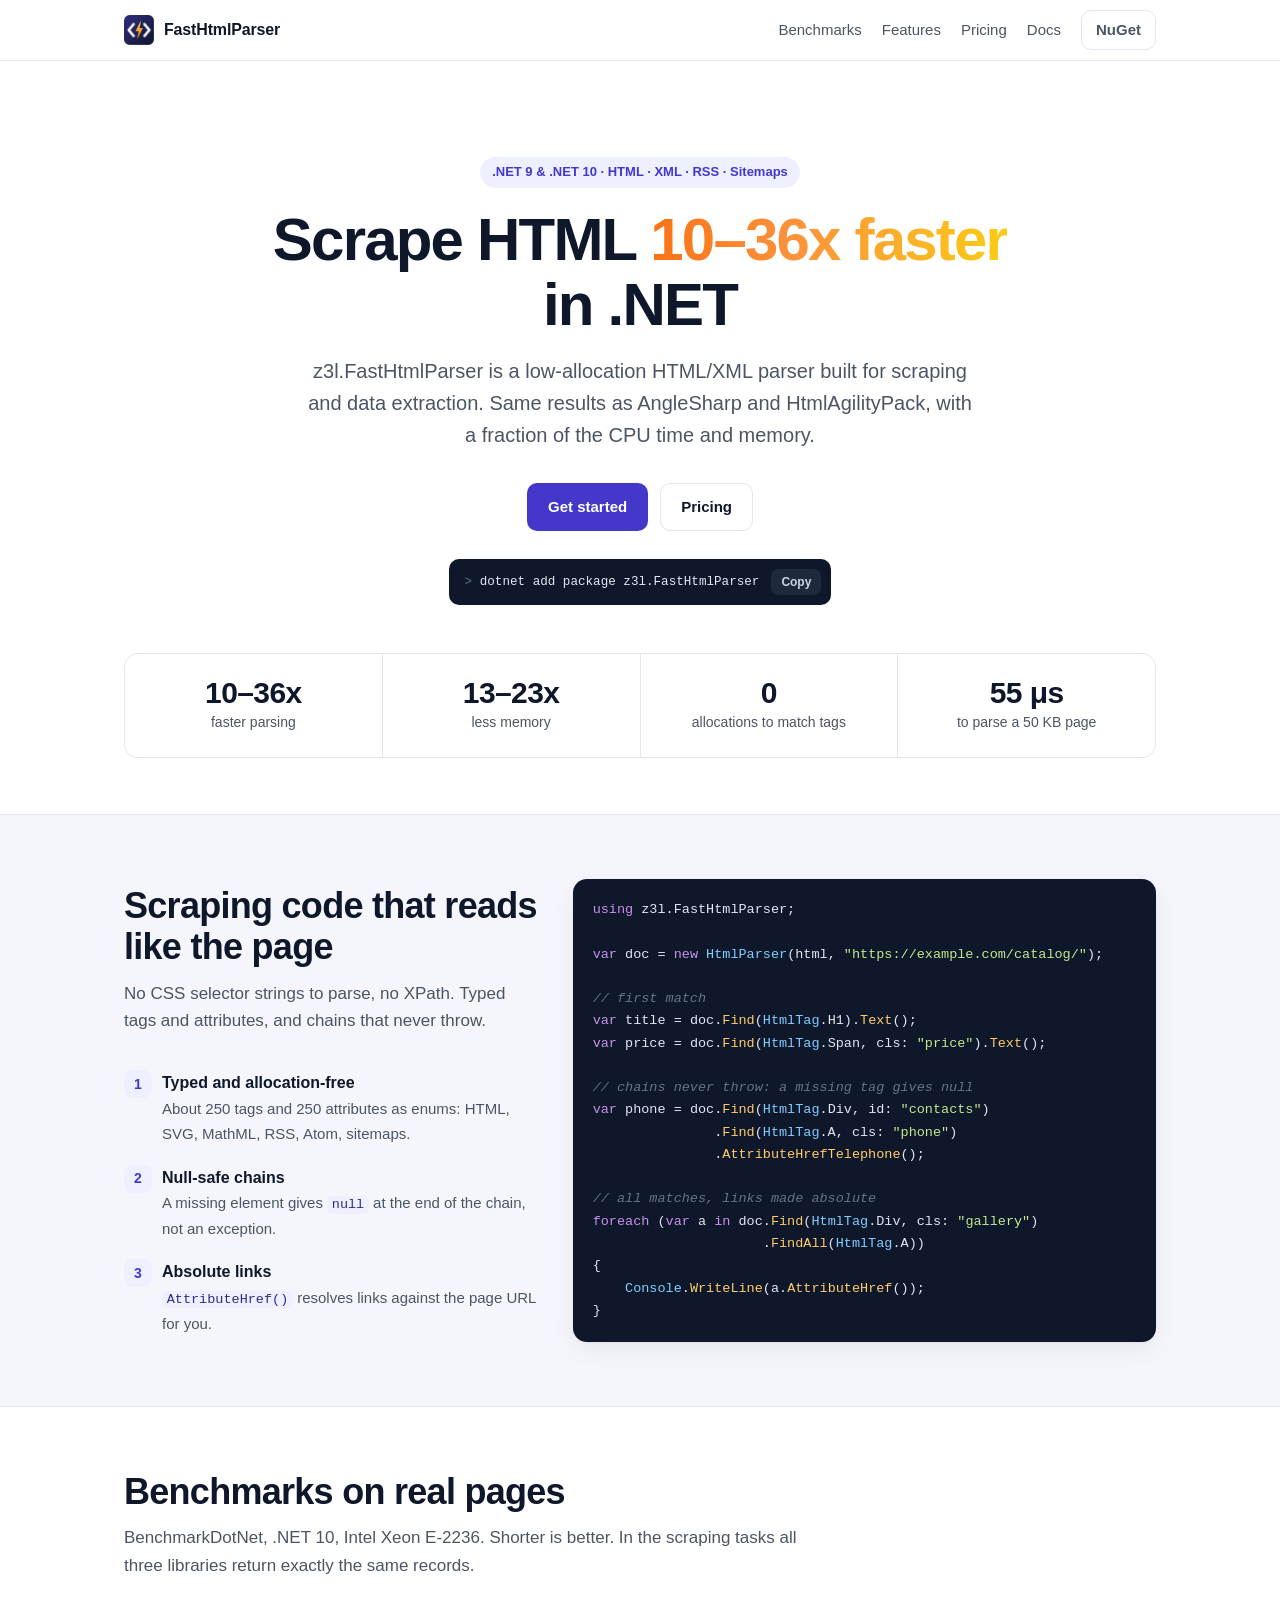
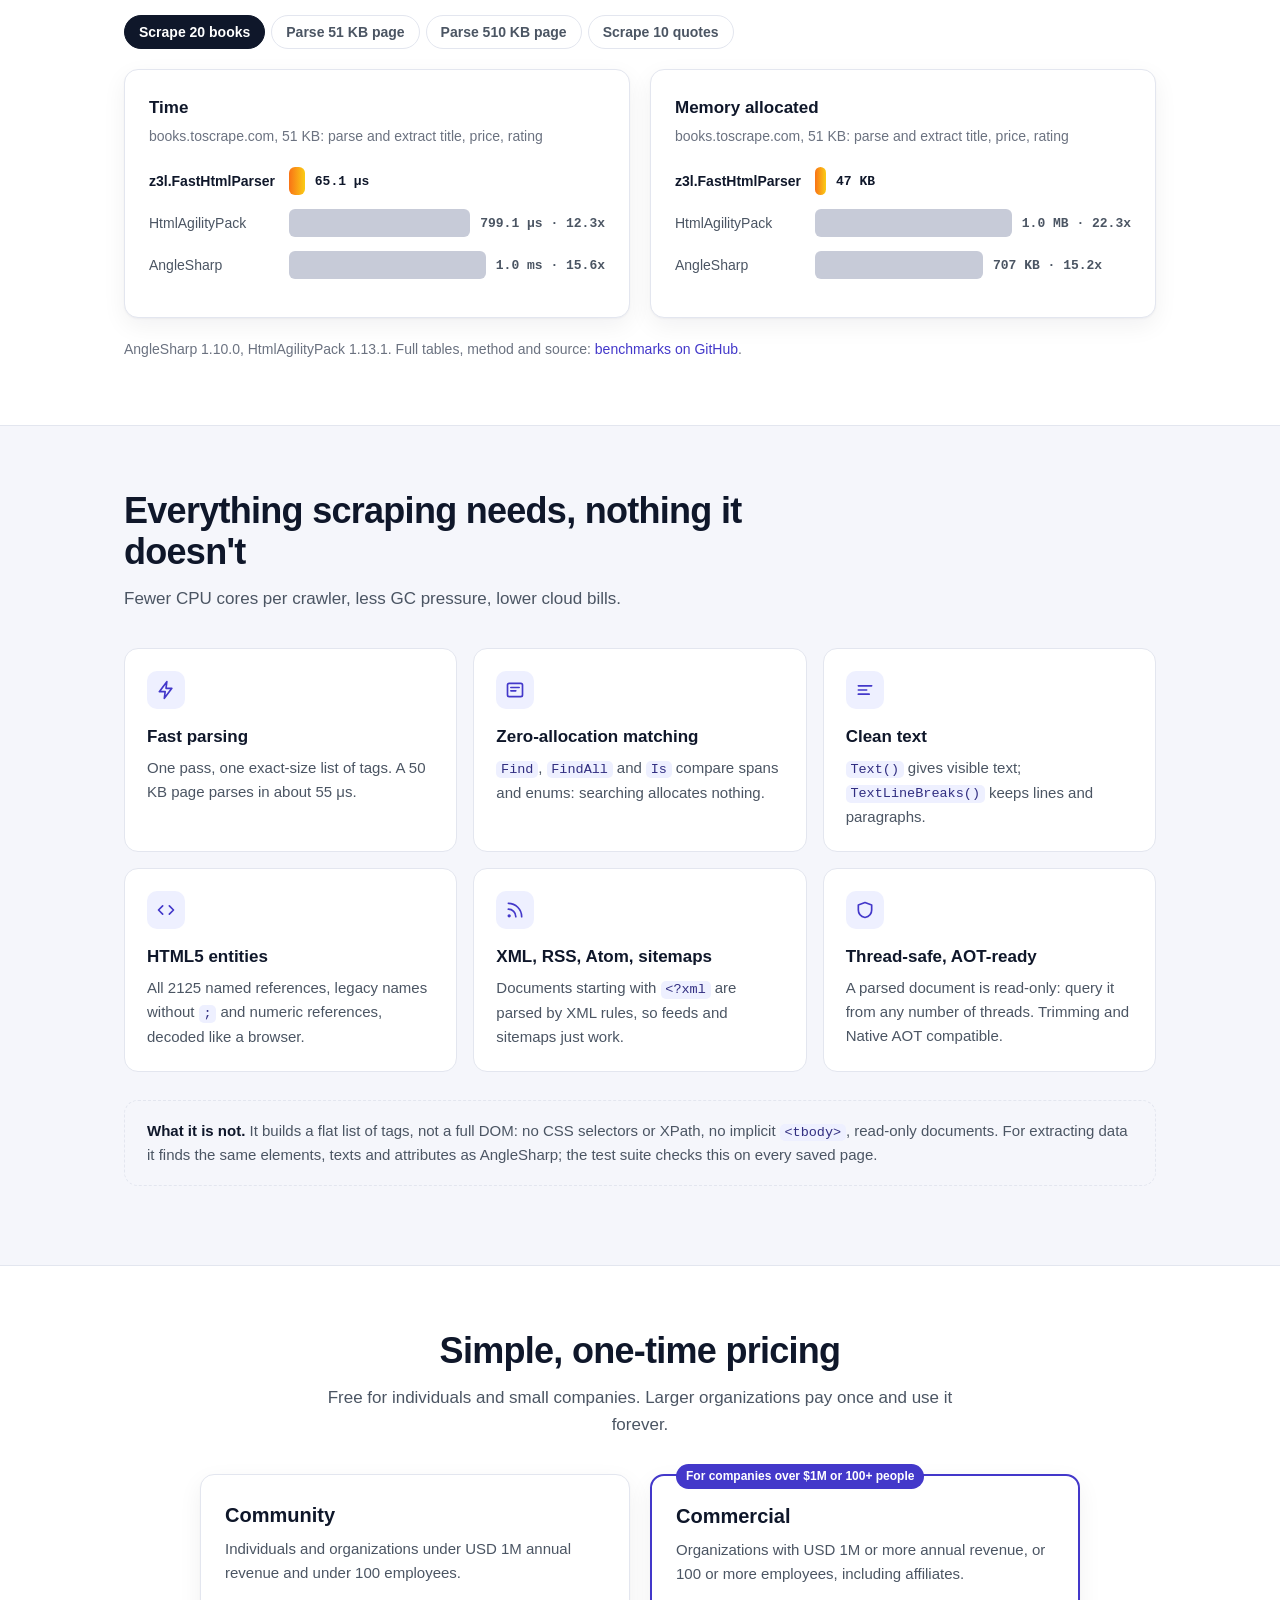
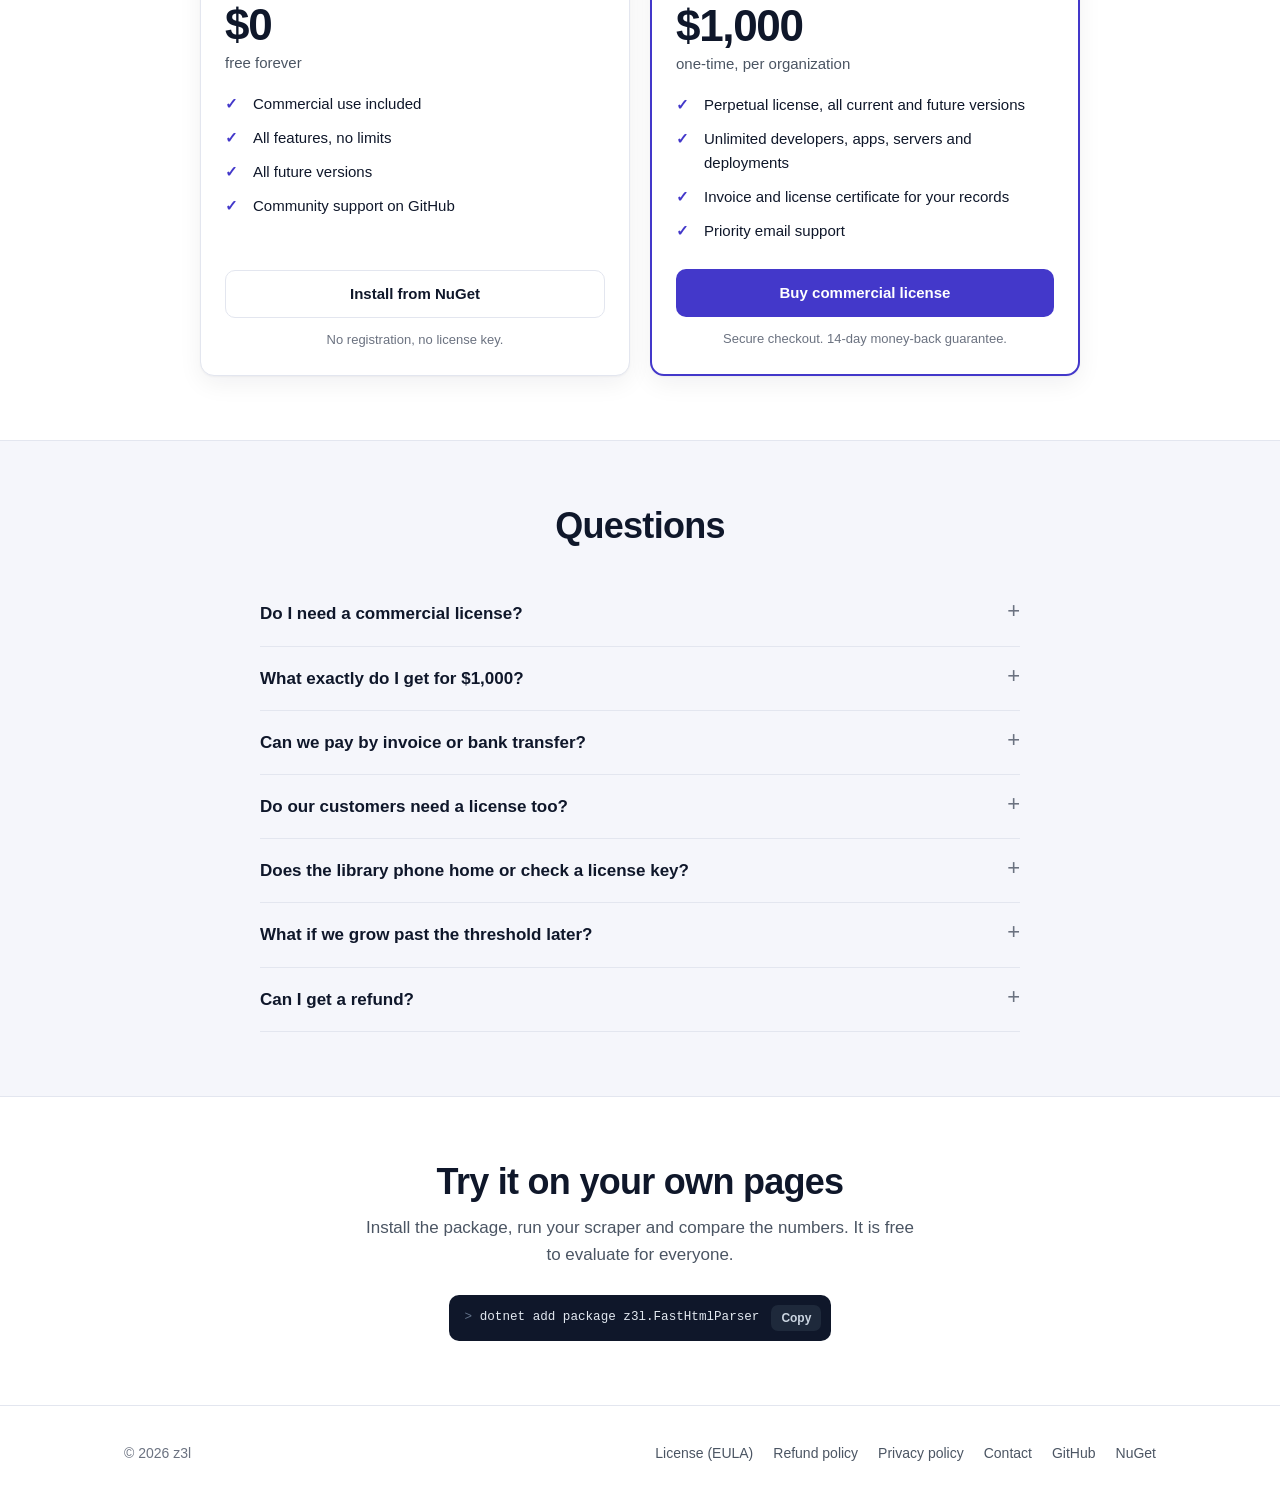
==== docs/index.html @ deb91402 "Add landing site with pricing and legal pages GitHub Pages site in docs/: benchmarks, pricing, FAQ, " ====
<!doctype html>
<html lang="en">
<head>
  <meta charset="utf-8">
  <meta name="viewport" content="width=device-width, initial-scale=1">
  <title>z3l.FastHtmlParser: fast HTML parser for .NET</title>
  <meta name="description" content="Fast, low-allocation HTML/XML parser for web scraping on .NET 9 and 10. 10–36x faster and 13–23x less memory than AngleSharp and HtmlAgilityPack.">
  <meta property="og:title" content="z3l.FastHtmlParser: fast HTML parser for .NET">
  <meta property="og:description" content="Parse and scrape HTML 10–36x faster than AngleSharp and HtmlAgilityPack, with 13–23x less memory.">
  <meta property="og:image" content="icon.png">
  <link rel="icon" href="icon.png" type="image/png">
  <link rel="stylesheet" href="style.css">
</head>
<body>

<header class="site-header">
  <div class="wrap">
    <a class="logo" href="./"><img src="icon.png" alt=""><span>FastHtmlParser</span></a>
    <nav class="nav">
      <a class="hide-sm" href="#benchmarks">Benchmarks</a>
      <a class="hide-sm" href="#features">Features</a>
      <a href="#pricing">Pricing</a>
      <a class="hide-sm" href="https://github.com/romanti3172/z3l.FastHtmlParser#readme">Docs</a>
      <a class="btn btn-ghost btn-sm" href="https://www.nuget.org/packages/z3l.FastHtmlParser">NuGet</a>
    </nav>
  </div>
</header>

<main>
  <div class="wrap hero">
    <div class="eyebrow">.NET 9 &amp; .NET 10 · HTML · XML · RSS · Sitemaps</div>
    <h1>Scrape HTML <span class="hl">10–36x faster</span> in&nbsp;.NET</h1>
    <p class="lead">z3l.FastHtmlParser is a low-allocation HTML/XML parser built for scraping and data extraction.
      Same results as AngleSharp and HtmlAgilityPack, with a fraction of the CPU time and memory.</p>
    <div class="hero-actions">
      <a class="btn btn-primary" href="https://github.com/romanti3172/z3l.FastHtmlParser#quick-start">Get started</a>
      <a class="btn btn-ghost" href="#pricing">Pricing</a>
    </div>
    <div class="install">
      <code><span class="prompt">&gt; </span>dotnet add package z3l.FastHtmlParser</code>
      <button class="copy" type="button" data-copy="dotnet add package z3l.FastHtmlParser">Copy</button>
    </div>

    <div class="stats">
      <div class="stat"><b>10–36x</b><span>faster parsing</span></div>
      <div class="stat"><b>13–23x</b><span>less memory</span></div>
      <div class="stat"><b>0</b><span>allocations to match tags</span></div>
      <div class="stat"><b>55 μs</b><span>to parse a 50 KB page</span></div>
    </div>
  </div>

  <section class="soft" id="code">
    <div class="wrap code-grid">
      <div>
        <div class="section-head">
          <h2>Scraping code that reads like the page</h2>
          <p>No CSS selector strings to parse, no XPath. Typed tags and attributes, and chains that never throw.</p>
        </div>
        <ul class="code-points">
          <li><span class="dot">1</span><div><b>Typed and allocation-free</b><span>About 250 tags and 250 attributes as enums: HTML, SVG, MathML, RSS, Atom, sitemaps.</span></div></li>
          <li><span class="dot">2</span><div><b>Null-safe chains</b><span>A missing element gives <code>null</code> at the end of the chain, not an exception.</span></div></li>
          <li><span class="dot">3</span><div><b>Absolute links</b><span><code>AttributeHref()</code> resolves links against the page URL for you.</span></div></li>
        </ul>
      </div>
<pre class="code"><code><span class="k">using</span> z3l.FastHtmlParser;

<span class="k">var</span> doc = <span class="k">new</span> <span class="t">HtmlParser</span>(html, <span class="s">"https://example.com/catalog/"</span>);

<span class="c">// first match</span>
<span class="k">var</span> title = doc.<span class="m">Find</span>(<span class="t">HtmlTag</span>.H1).<span class="m">Text</span>();
<span class="k">var</span> price = doc.<span class="m">Find</span>(<span class="t">HtmlTag</span>.Span, cls: <span class="s">"price"</span>).<span class="m">Text</span>();

<span class="c">// chains never throw: a missing tag gives null</span>
<span class="k">var</span> phone = doc.<span class="m">Find</span>(<span class="t">HtmlTag</span>.Div, id: <span class="s">"contacts"</span>)
               .<span class="m">Find</span>(<span class="t">HtmlTag</span>.A, cls: <span class="s">"phone"</span>)
               .<span class="m">AttributeHrefTelephone</span>();

<span class="c">// all matches, links made absolute</span>
<span class="k">foreach</span> (<span class="k">var</span> a <span class="k">in</span> doc.<span class="m">Find</span>(<span class="t">HtmlTag</span>.Div, cls: <span class="s">"gallery"</span>)
                     .<span class="m">FindAll</span>(<span class="t">HtmlTag</span>.A))
{
    <span class="t">Console</span>.<span class="m">WriteLine</span>(a.<span class="m">AttributeHref</span>());
}</code></pre>
    </div>
  </section>

  <section id="benchmarks">
    <div class="wrap">
      <div class="section-head">
        <h2>Benchmarks on real pages</h2>
        <p>BenchmarkDotNet, .NET 10, Intel Xeon E-2236. Shorter is better. In the scraping tasks all three libraries return exactly the same records.</p>
      </div>
      <div class="bench-tabs" role="tablist" id="bench-tabs"></div>
      <div class="bench-grid">
        <div class="card">
          <h3>Time</h3>
          <p class="sub" id="bench-time-sub"></p>
          <div id="bench-time"></div>
        </div>
        <div class="card">
          <h3>Memory allocated</h3>
          <p class="sub" id="bench-mem-sub"></p>
          <div id="bench-mem"></div>
        </div>
      </div>
      <p class="bench-note">AngleSharp 1.10.0, HtmlAgilityPack 1.13.1. Full tables, method and source:
        <a href="https://github.com/romanti3172/z3l.FastHtmlParser/tree/main/benchmarks">benchmarks on GitHub</a>.</p>
    </div>
  </section>

  <section class="soft" id="features">
    <div class="wrap">
      <div class="section-head">
        <h2>Everything scraping needs, nothing it doesn't</h2>
        <p>Fewer CPU cores per crawler, less GC pressure, lower cloud bills.</p>
      </div>
      <div class="features">
        <div class="feature">
          <div class="ico"><svg viewBox="0 0 24 24" fill="none" stroke="currentColor" stroke-width="2" stroke-linecap="round" stroke-linejoin="round"><path d="M13 2 4 14h7l-1 8 9-12h-7z"/></svg></div>
          <h3>Fast parsing</h3>
          <p>One pass, one exact-size list of tags. A 50 KB page parses in about 55 μs.</p>
        </div>
        <div class="feature">
          <div class="ico"><svg viewBox="0 0 24 24" fill="none" stroke="currentColor" stroke-width="2" stroke-linecap="round" stroke-linejoin="round"><rect x="3" y="4" width="18" height="16" rx="2"/><path d="M7 9h10M7 13h6"/></svg></div>
          <h3>Zero-allocation matching</h3>
          <p><code>Find</code>, <code>FindAll</code> and <code>Is</code> compare spans and enums: searching allocates nothing.</p>
        </div>
        <div class="feature">
          <div class="ico"><svg viewBox="0 0 24 24" fill="none" stroke="currentColor" stroke-width="2" stroke-linecap="round" stroke-linejoin="round"><path d="M4 7h16M4 12h10M4 17h13"/></svg></div>
          <h3>Clean text</h3>
          <p><code>Text()</code> gives visible text; <code>TextLineBreaks()</code> keeps lines and paragraphs.</p>
        </div>
        <div class="feature">
          <div class="ico"><svg viewBox="0 0 24 24" fill="none" stroke="currentColor" stroke-width="2" stroke-linecap="round" stroke-linejoin="round"><path d="M8 7 3 12l5 5M16 7l5 5-5 5"/></svg></div>
          <h3>HTML5 entities</h3>
          <p>All 2125 named references, legacy names without <code>;</code> and numeric references, decoded like a browser.</p>
        </div>
        <div class="feature">
          <div class="ico"><svg viewBox="0 0 24 24" fill="none" stroke="currentColor" stroke-width="2" stroke-linecap="round" stroke-linejoin="round"><path d="M4 11a9 9 0 0 1 9 9M4 4a16 16 0 0 1 16 16"/><circle cx="5" cy="19" r="1"/></svg></div>
          <h3>XML, RSS, Atom, sitemaps</h3>
          <p>Documents starting with <code>&lt;?xml</code> are parsed by XML rules, so feeds and sitemaps just work.</p>
        </div>
        <div class="feature">
          <div class="ico"><svg viewBox="0 0 24 24" fill="none" stroke="currentColor" stroke-width="2" stroke-linecap="round" stroke-linejoin="round"><path d="M12 3 4 6v6c0 5 3.5 8 8 9 4.5-1 8-4 8-9V6z"/></svg></div>
          <h3>Thread-safe, AOT-ready</h3>
          <p>A parsed document is read-only: query it from any number of threads. Trimming and Native AOT compatible.</p>
        </div>
      </div>
      <p class="honest"><b>What it is not.</b> It builds a flat list of tags, not a full DOM: no CSS selectors or XPath,
        no implicit <code>&lt;tbody&gt;</code>, read-only documents. For extracting data it finds the same elements,
        texts and attributes as AngleSharp; the test suite checks this on every saved page.</p>
    </div>
  </section>

  <section id="pricing">
    <div class="wrap">
      <div class="section-head center">
        <h2>Simple, one-time pricing</h2>
        <p>Free for individuals and small companies. Larger organizations pay once and use it forever.</p>
      </div>
      <div class="pricing">
        <div class="card plan">
          <h3>Community</h3>
          <p class="who">Individuals and organizations under USD 1M annual revenue and under 100 employees.</p>
          <div class="price">$0 <small>free forever</small></div>
          <ul>
            <li>Commercial use included</li>
            <li>All features, no limits</li>
            <li>All future versions</li>
            <li>Community support on GitHub</li>
          </ul>
          <a class="btn btn-ghost" href="https://www.nuget.org/packages/z3l.FastHtmlParser">Install from NuGet</a>
          <p class="fine">No registration, no license key.</p>
        </div>
        <div class="card plan featured">
          <span class="badge">For companies over $1M or 100+ people</span>
          <h3>Commercial</h3>
          <p class="who">Organizations with USD 1M or more annual revenue, or 100 or more employees, including affiliates.</p>
          <div class="price">$1,000 <small>one-time, per organization</small></div>
          <ul>
            <li>Perpetual license, all current and future versions</li>
            <li>Unlimited developers, apps, servers and deployments</li>
            <li>Invoice and license certificate for your records</li>
            <li>Priority email support</li>
          </ul>
          <!-- Replace with the Lemon Squeezy checkout URL once the store is approved. -->
          <a class="btn btn-primary" id="buy" href="mailto:romanti3172@gmail.com?subject=z3l.FastHtmlParser%20commercial%20license">Buy commercial license</a>
          <p class="fine">Secure checkout. 14-day money-back guarantee.</p>
        </div>
      </div>
    </div>
  </section>

  <section class="soft" id="faq">
    <div class="wrap">
      <div class="section-head center"><h2>Questions</h2></div>
      <div class="faq">
        <details>
          <summary>Do I need a commercial license?</summary>
          <p>Only if your organization, together with its affiliates, has USD 1,000,000 or more in annual revenue, or 100 or more employees and contractors. Everyone else uses it free, including in commercial products.</p>
        </details>
        <details>
          <summary>What exactly do I get for $1,000?</summary>
          <p>A perpetual license for your whole organization: any number of developers, applications, servers and deployments, all current and future versions, an invoice, a license certificate and priority email support.</p>
        </details>
        <details>
          <summary>Can we pay by invoice or bank transfer?</summary>
          <p>Yes. Card checkout is the fastest; for an invoice, purchase order or vendor onboarding, write to <a href="mailto:romanti3172@gmail.com">romanti3172@gmail.com</a>.</p>
        </details>
        <details>
          <summary>Do our customers need a license too?</summary>
          <p>No. End users of your applications and services never need their own license.</p>
        </details>
        <details>
          <summary>Does the library phone home or check a license key?</summary>
          <p>No. There is no license key, no telemetry and no network access. Licensing is a legal agreement, not a technical lock.</p>
        </details>
        <details>
          <summary>What if we grow past the threshold later?</summary>
          <p>Keep using it and buy the commercial license within 30 days of crossing the threshold.</p>
        </details>
        <details>
          <summary>Can I get a refund?</summary>
          <p>Yes, within 14 days of purchase, no questions asked. See the <a href="refund.html">refund policy</a>.</p>
        </details>
      </div>
    </div>
  </section>

  <section class="cta">
    <div class="wrap">
      <h2>Try it on your own pages</h2>
      <p>Install the package, run your scraper and compare the numbers. It is free to evaluate for everyone.</p>
      <div class="install">
        <code><span class="prompt">&gt; </span>dotnet add package z3l.FastHtmlParser</code>
        <button class="copy" type="button" data-copy="dotnet add package z3l.FastHtmlParser">Copy</button>
      </div>
    </div>
  </section>
</main>

<footer class="site-footer">
  <div class="wrap">
    <span>© 2026 z3l</span>
    <nav>
      <a href="eula.html">License (EULA)</a>
      <a href="refund.html">Refund policy</a>
      <a href="privacy.html">Privacy policy</a>
      <a href="contact.html">Contact</a>
      <a href="https://github.com/romanti3172/z3l.FastHtmlParser">GitHub</a>
      <a href="https://www.nuget.org/packages/z3l.FastHtmlParser">NuGet</a>
    </nav>
  </div>
</footer>

<script>
  // Benchmark results from benchmarks/README.md (time in μs, memory in KB).
  const BENCH = [
    { id: "scrape-books", tab: "Scrape 20 books", desc: "books.toscrape.com, 51 KB: parse and extract title, price, rating",
      rows: [["z3l.FastHtmlParser", 65.1, 46.6], ["HtmlAgilityPack", 799.1, 1038.2], ["AngleSharp", 1016.4, 707.3]] },
    { id: "parse-books", tab: "Parse 51 KB page", desc: "books.toscrape.com, 51 KB",
      rows: [["z3l.FastHtmlParser", 55.0, 39.2], ["HtmlAgilityPack", 618.2, 812.4], ["AngleSharp", 997.2, 663.4]] },
    { id: "parse-large", tab: "Parse 510 KB page", desc: "books.toscrape.com x10, 510 KB",
      rows: [["z3l.FastHtmlParser", 546.1, 391.1], ["AngleSharp", 12273.6, 6277.2], ["HtmlAgilityPack", 19651.9, 8062.5]] },
    { id: "scrape-quotes", tab: "Scrape 10 quotes", desc: "quotes.toscrape.com, 11 KB: parse and extract text, author, tags",
      rows: [["z3l.FastHtmlParser", 21.1, 17.4], ["HtmlAgilityPack", 248.1, 401.1], ["AngleSharp", 271.6, 228.4]] },
  ];

  const fmtTime = us => us >= 1000 ? (us / 1000).toFixed(1) + " ms" : us.toFixed(1) + " μs";
  const fmtMem = kb => kb >= 1000 ? (kb / 1024).toFixed(1) + " MB" : Math.round(kb) + " KB";

  function bars(el, rows, col, fmt) {
    const max = Math.max(...rows.map(r => r[col]));
    const base = rows[0][col];
    el.innerHTML = rows.map((r, i) => {
      const us = i === 0 ? " us" : "";
      const ratio = i === 0 ? "" : ` · ${(r[col] / base).toFixed(1)}x`;
      return `<div class="bar-row"><div class="bar-label${us}">${r[0]}</div>
        <div class="bar-track"><div class="bar${us}" style="width:0" data-w="${(r[col] / max * 78).toFixed(2)}%"></div>
        <span class="bar-value${us}">${fmt(r[col])}${ratio}</span></div></div>`;
    }).join("");
    requestAnimationFrame(() => el.querySelectorAll(".bar").forEach(b => b.style.width = b.dataset.w));
  }

  const tabs = document.getElementById("bench-tabs");
  function show(id) {
    const b = BENCH.find(x => x.id === id);
    tabs.querySelectorAll("button").forEach(t => t.setAttribute("aria-selected", t.dataset.id === id));
    document.getElementById("bench-time-sub").textContent = b.desc;
    document.getElementById("bench-mem-sub").textContent = b.desc;
    bars(document.getElementById("bench-time"), b.rows, 1, fmtTime);
    bars(document.getElementById("bench-mem"), b.rows, 2, fmtMem);
  }
  tabs.innerHTML = BENCH.map(b => `<button type="button" role="tab" data-id="${b.id}">${b.tab}</button>`).join("");
  tabs.addEventListener("click", e => { const t = e.target.closest("button"); if (t) show(t.dataset.id); });
  show(BENCH[0].id);

  document.querySelectorAll(".copy").forEach(btn => btn.addEventListener("click", async () => {
    try { await navigator.clipboard.writeText(btn.dataset.copy); btn.textContent = "Copied"; }
    catch { btn.textContent = "Select & copy"; }
    setTimeout(() => btn.textContent = "Copy", 1500);
  }));
</script>
</body>
</html>
---- docs/style.css ----
:root {
  --bg: #ffffff;
  --bg-soft: #f5f6fb;
  --surface: #ffffff;
  --text: #0f172a;
  --muted: #4b5563;
  --faint: #6b7280;
  --border: #e3e6ef;
  --brand: #4338ca;
  --brand-strong: #312e81;
  --brand-soft: #eef0ff;
  --accent: #f97316;
  --accent-2: #facc15;
  --bar-other: #c7cbd8;
  --code-bg: #0f172a;
  --code-text: #e2e8f0;
  --shadow: 0 1px 2px rgba(15, 23, 42, .04), 0 8px 24px rgba(15, 23, 42, .06);
  --radius: 14px;
  --maxw: 1080px;
  --font: ui-sans-serif, -apple-system, "Segoe UI", Roboto, "Helvetica Neue", Arial, sans-serif;
  --mono: ui-monospace, "Cascadia Code", "SFMono-Regular", Menlo, Consolas, monospace;
  color-scheme: light;
}

@media (prefers-color-scheme: dark) {
  :root {
    --bg: #0a0f1e;
    --bg-soft: #0f1629;
    --surface: #111a30;
    --text: #e5e9f2;
    --muted: #a3acc0;
    --faint: #8790a6;
    --border: #1f2a44;
    --brand: #8b93ff;
    --brand-strong: #c7cbff;
    --brand-soft: #1a2142;
    --bar-other: #3a4560;
    --code-bg: #070b16;
    --shadow: 0 1px 2px rgba(0, 0, 0, .3), 0 8px 24px rgba(0, 0, 0, .25);
    color-scheme: dark;
  }
}

* { box-sizing: border-box; }
html { scroll-behavior: smooth; }
body {
  margin: 0;
  background: var(--bg);
  color: var(--text);
  font: 16px/1.6 var(--font);
  -webkit-font-smoothing: antialiased;
}
a { color: var(--brand); text-decoration: none; }
a:hover { text-decoration: underline; }
code, pre { font-family: var(--mono); }
:not(pre) > code {
  background: var(--brand-soft);
  color: var(--brand-strong);
  padding: .1em .35em;
  border-radius: 5px;
  font-size: .9em;
}

.wrap { max-width: var(--maxw); margin: 0 auto; padding: 0 16px; }
@media (min-width: 720px) { .wrap { padding: 0 24px; } }

/* Header */
.site-header {
  position: sticky; top: 0; z-index: 10;
  background: color-mix(in srgb, var(--bg) 85%, transparent);
  backdrop-filter: saturate(1.4) blur(10px);
  border-bottom: 1px solid var(--border);
}
.site-header .wrap { display: flex; align-items: center; gap: 24px; height: 60px; }
.logo { display: flex; align-items: center; gap: 10px; color: var(--text); font-weight: 700; letter-spacing: -.01em; }
.logo:hover { text-decoration: none; }
.logo img { width: 30px; height: 30px; }
.logo span { white-space: nowrap; }
.nav { display: flex; gap: 20px; margin-left: auto; align-items: center; }
.nav a { color: var(--muted); font-size: 15px; }
.nav a:hover { color: var(--text); text-decoration: none; }
.nav .hide-sm { display: none; }
@media (min-width: 760px) { .nav .hide-sm { display: inline; } }

/* Buttons */
.btn {
  display: inline-flex; align-items: center; justify-content: center; gap: 8px;
  padding: 11px 20px; border-radius: 10px; font-weight: 600; font-size: 15px;
  border: 1px solid transparent; cursor: pointer; transition: transform .08s, background .15s;
}
.btn:hover { text-decoration: none; }
.btn:active { transform: translateY(1px); }
.btn-primary { background: var(--brand); color: #fff; }
.btn-primary:hover { background: var(--brand-strong); }
@media (prefers-color-scheme: dark) {
  .btn-primary { color: #0a0f1e; }
  .btn-primary:hover { background: #a9afff; }
}
.btn-ghost { border-color: var(--border); color: var(--text); background: var(--surface); }
.btn-ghost:hover { border-color: var(--brand); }
.btn-sm { padding: 7px 14px; font-size: 14px; }

/* Hero */
.hero { padding-top: 64px; padding-bottom: 40px; text-align: center; }
@media (min-width: 720px) { .hero { padding-top: 96px; padding-bottom: 56px; } }
.eyebrow {
  display: inline-flex; gap: 8px; align-items: center;
  font-size: 13px; font-weight: 600; color: var(--brand);
  background: var(--brand-soft); padding: 5px 12px; border-radius: 999px; margin-bottom: 20px;
}
.hero h1 {
  font-size: clamp(34px, 6vw, 60px); line-height: 1.08; letter-spacing: -.03em;
  margin: 0 auto 18px; max-width: 820px;
}
.hero h1 .hl {
  background: linear-gradient(90deg, var(--accent), #fb923c 40%, var(--accent-2));
  -webkit-background-clip: text; background-clip: text; color: transparent;
}
.hero p.lead { font-size: clamp(17px, 2.2vw, 20px); color: var(--muted); max-width: 680px; margin: 0 auto 32px; }
.hero-actions { display: flex; gap: 12px; justify-content: center; flex-wrap: wrap; margin-bottom: 28px; }

.install {
  display: inline-flex; align-items: center; gap: 12px; max-width: 100%;
  background: var(--code-bg); color: var(--code-text);
  border-radius: 10px; padding: 10px 10px 10px 16px; font-family: var(--mono); font-size: 14px;
}
.install code { background: none; color: inherit; padding: 0; overflow-x: auto; white-space: nowrap; }
.install .prompt { color: #64748b; user-select: none; }
.copy {
  background: #1e293b; color: #cbd5e1; border: 0; border-radius: 7px;
  padding: 6px 10px; font: 600 12px var(--font); cursor: pointer; flex-shrink: 0;
}
.copy:hover { background: #334155; color: #fff; }

/* Stats */
.stats {
  display: grid; grid-template-columns: repeat(2, 1fr); gap: 1px;
  background: var(--border); border: 1px solid var(--border); border-radius: var(--radius);
  overflow: hidden; margin: 48px 0 0;
}
@media (min-width: 760px) { .stats { grid-template-columns: repeat(4, 1fr); } }
.stat { background: var(--surface); padding: 22px 18px; text-align: center; }
.stat b { display: block; font-size: 30px; letter-spacing: -.02em; line-height: 1.1; }
.stat span { color: var(--muted); font-size: 14px; }

/* Sections */
section { padding: 64px 0; }
section.soft { background: var(--bg-soft); border-top: 1px solid var(--border); border-bottom: 1px solid var(--border); }
.section-head { max-width: 680px; margin: 0 0 36px; }
.section-head.center { margin-left: auto; margin-right: auto; text-align: center; }
h2 { font-size: clamp(26px, 3.6vw, 36px); letter-spacing: -.02em; line-height: 1.15; margin: 0 0 12px; }
.section-head p { color: var(--muted); margin: 0; font-size: 17px; }

/* Code */
.code-grid { display: grid; gap: 32px; align-items: center; }
@media (min-width: 900px) { .code-grid { grid-template-columns: 5fr 7fr; } }
.code-points { list-style: none; padding: 0; margin: 0; display: grid; gap: 18px; }
.code-points li { display: grid; grid-template-columns: 28px 1fr; gap: 10px; }
.code-points .dot {
  width: 28px; height: 28px; border-radius: 8px; background: var(--brand-soft); color: var(--brand);
  display: grid; place-items: center; font-weight: 700; font-size: 14px;
}
.code-points b { display: block; }
.code-points span { color: var(--muted); font-size: 15px; }
pre.code {
  margin: 0; background: var(--code-bg); color: var(--code-text);
  border-radius: var(--radius); padding: 20px; overflow-x: auto;
  font-size: 13.5px; line-height: 1.65; box-shadow: var(--shadow);
}
.code .k { color: #c792ea; }
.code .t { color: #82cfff; }
.code .s { color: #c3e88d; }
.code .c { color: #64748b; font-style: italic; }
.code .m { color: #ffcb6b; }

/* Benchmarks */
.bench-tabs { display: flex; gap: 6px; flex-wrap: wrap; margin-bottom: 20px; }
.bench-tabs button {
  border: 1px solid var(--border); background: var(--surface); color: var(--muted);
  padding: 8px 14px; border-radius: 999px; font: 600 14px var(--font); cursor: pointer;
}
.bench-tabs button[aria-selected="true"] { background: var(--text); color: var(--bg); border-color: var(--text); }
.bench-grid { display: grid; gap: 20px; }
@media (min-width: 860px) { .bench-grid { grid-template-columns: 1fr 1fr; } }
.card {
  background: var(--surface); border: 1px solid var(--border); border-radius: var(--radius);
  padding: 24px; box-shadow: var(--shadow);
}
.card h3 { margin: 0 0 4px; font-size: 17px; }
.card .sub { color: var(--faint); font-size: 14px; margin: 0 0 20px; }
.bar-row { display: grid; grid-template-columns: 128px 1fr; gap: 12px; align-items: center; margin-bottom: 14px; }
@media (max-width: 480px) { .bar-row { grid-template-columns: 1fr; gap: 4px; } }
.bar-label { font-size: 14px; color: var(--muted); }
.bar-label.us { color: var(--text); font-weight: 700; }
.bar-track { position: relative; height: 28px; display: flex; align-items: center; }
.bar {
  height: 100%; border-radius: 6px; background: var(--bar-other); min-width: 6px;
  transition: width .5s cubic-bezier(.2, .8, .2, 1);
}
.bar.us { background: linear-gradient(90deg, var(--accent), var(--accent-2)); }
.bar-value { font: 600 13px var(--mono); margin-left: 10px; white-space: nowrap; color: var(--muted); }
.bar-value.us { color: var(--text); }
.bench-note { color: var(--faint); font-size: 14px; margin: 20px 0 0; }

/* Features */
.features { display: grid; gap: 16px; }
@media (min-width: 640px) { .features { grid-template-columns: 1fr 1fr; } }
@media (min-width: 960px) { .features { grid-template-columns: repeat(3, 1fr); } }
.feature { padding: 22px; border: 1px solid var(--border); border-radius: var(--radius); background: var(--surface); }
.feature .ico {
  width: 38px; height: 38px; border-radius: 10px; display: grid; place-items: center;
  background: var(--brand-soft); color: var(--brand); margin-bottom: 14px;
}
.feature .ico svg { width: 20px; height: 20px; }
.feature h3 { font-size: 17px; margin: 0 0 6px; }
.feature p { margin: 0; color: var(--muted); font-size: 15px; }

.honest { margin-top: 28px; padding: 18px 22px; border-radius: var(--radius); border: 1px dashed var(--border); color: var(--muted); font-size: 15px; }
.honest b { color: var(--text); }

/* Pricing */
.pricing { display: grid; gap: 20px; max-width: 880px; margin: 0 auto; }
@media (min-width: 760px) { .pricing { grid-template-columns: 1fr 1fr; } }
.plan { display: flex; flex-direction: column; position: relative; }
.plan.featured { border: 2px solid var(--brand); }
.plan .badge {
  position: absolute; top: -12px; left: 24px; background: var(--brand); color: #fff;
  font-size: 12px; font-weight: 700; padding: 3px 10px; border-radius: 999px;
}
@media (prefers-color-scheme: dark) { .plan .badge { color: #0a0f1e; } }
.plan h3 { font-size: 20px; margin: 0 0 6px; }
.plan .who { color: var(--muted); font-size: 15px; margin: 0 0 18px; min-height: 48px; }
.price { font-size: 44px; font-weight: 800; letter-spacing: -.03em; line-height: 1; }
.price small { display: block; margin-top: 8px; font-size: 15px; font-weight: 500; color: var(--muted); letter-spacing: 0; }
.plan ul { list-style: none; padding: 0; margin: 22px 0 26px; display: grid; gap: 10px; flex: 1; align-content: start; }
.plan li { display: grid; grid-template-columns: 20px 1fr; gap: 8px; font-size: 15px; }
.plan li::before { content: "✓"; color: var(--brand); font-weight: 800; }
.plan .btn { width: 100%; }
.plan .fine { color: var(--faint); font-size: 13px; margin: 12px 0 0; text-align: center; }

/* FAQ */
.faq { max-width: 760px; margin: 0 auto; }
.faq details { border-bottom: 1px solid var(--border); padding: 18px 0; }
.faq summary { cursor: pointer; font-weight: 600; font-size: 17px; list-style: none; display: flex; justify-content: space-between; gap: 16px; }
.faq summary::-webkit-details-marker { display: none; }
.faq summary::after { content: "+"; color: var(--faint); font-weight: 400; font-size: 22px; line-height: 1; }
.faq details[open] summary::after { content: "−"; }
.faq details p { color: var(--muted); margin: 12px 0 0; }

/* CTA */
.cta { text-align: center; }
.cta p { color: var(--muted); max-width: 560px; margin: 0 auto 26px; font-size: 17px; }

/* Footer */
.site-footer { border-top: 1px solid var(--border); padding: 36px 0 44px; color: var(--faint); font-size: 14px; }
.site-footer .wrap { display: flex; flex-wrap: wrap; gap: 18px 32px; justify-content: space-between; align-items: center; }
.site-footer nav { display: flex; flex-wrap: wrap; gap: 8px 20px; }
.site-footer a { color: var(--muted); }

/* Legal pages */
.legal { max-width: 760px; padding: 48px 16px 72px; margin: 0 auto; }
.legal h1 { font-size: clamp(30px, 5vw, 40px); letter-spacing: -.02em; line-height: 1.15; margin: 0 0 8px; }
.legal .updated { color: var(--faint); margin: 0 0 32px; font-size: 14px; }
.legal h2 { font-size: 21px; margin: 36px 0 10px; }
.legal p, .legal li { color: var(--muted); }
.legal strong { color: var(--text); }
.legal ul, .legal ol { padding-left: 22px; }
.legal li { margin-bottom: 6px; }
.legal .box { background: var(--bg-soft); border: 1px solid var(--border); border-radius: var(--radius); padding: 18px 22px; margin: 24px 0; }
.legal .box p { margin: 0; }
.legal .caps { font-size: 14px; text-transform: none; }
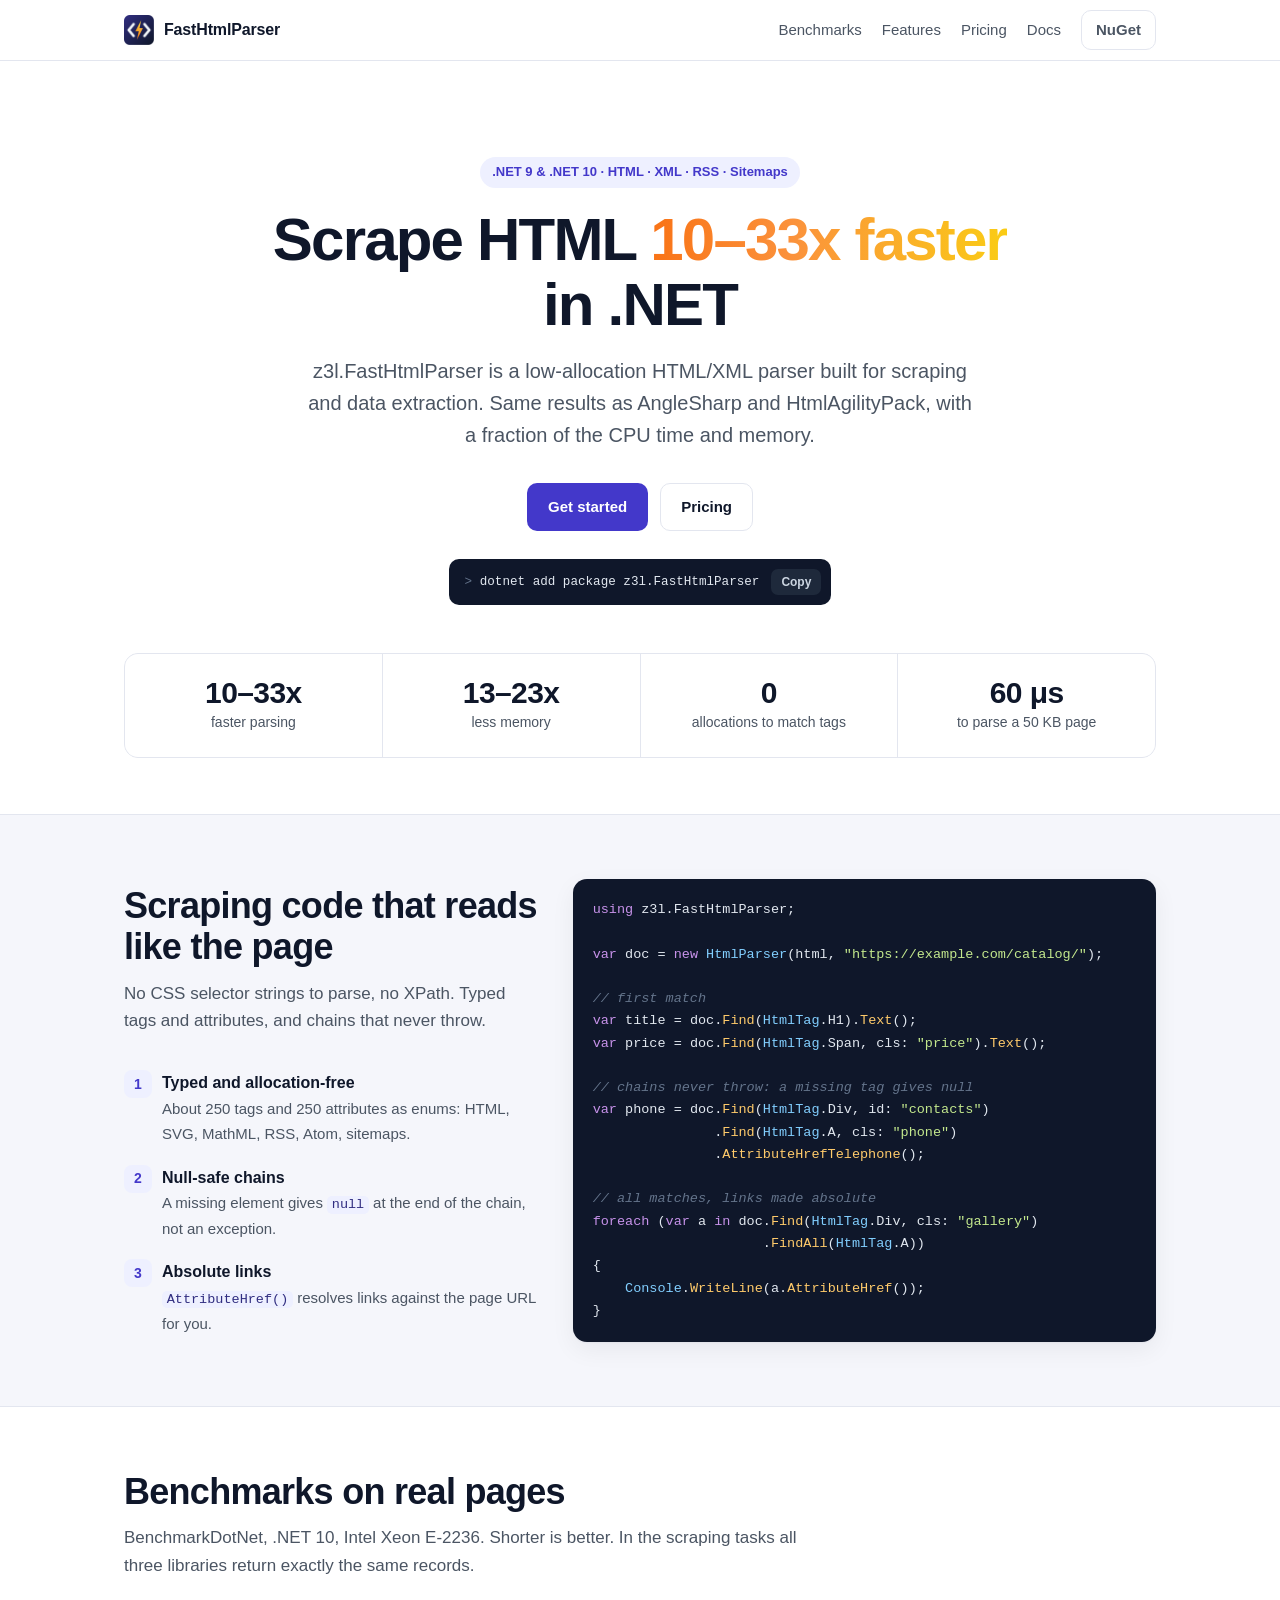
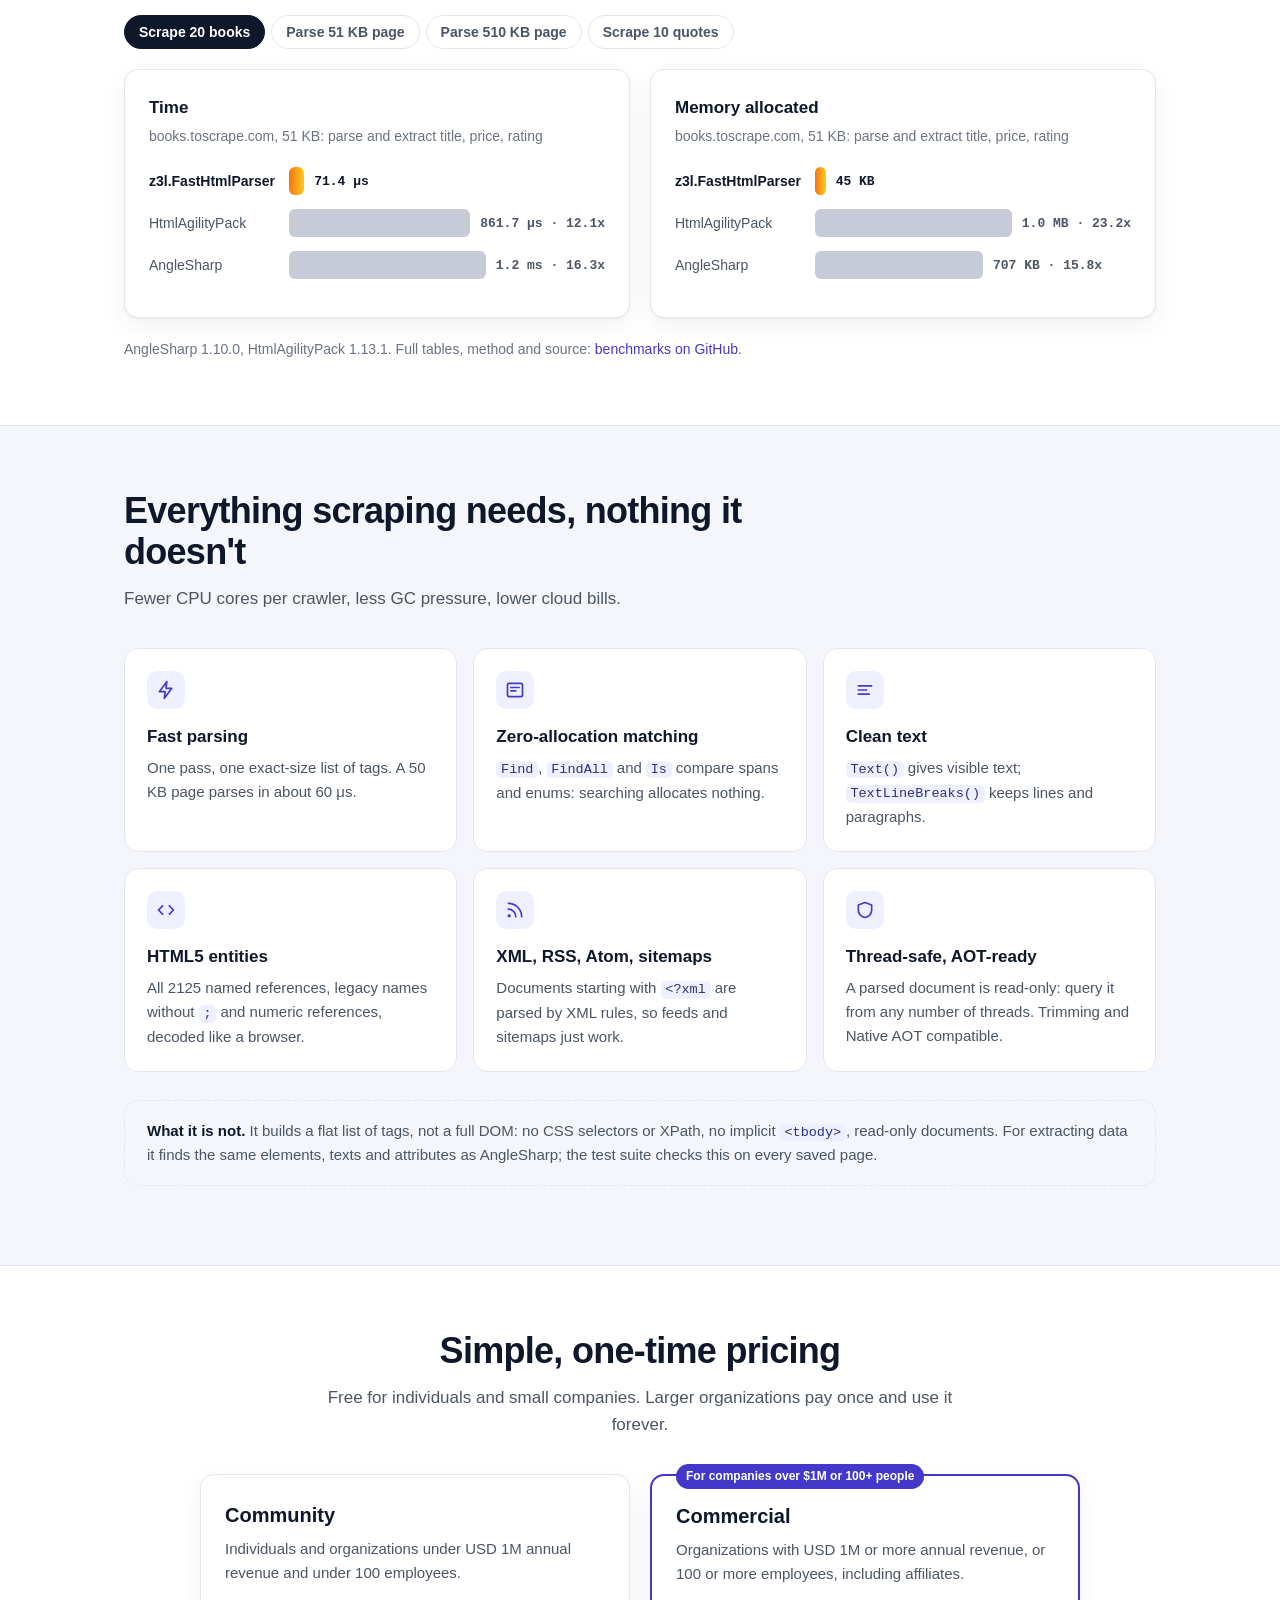
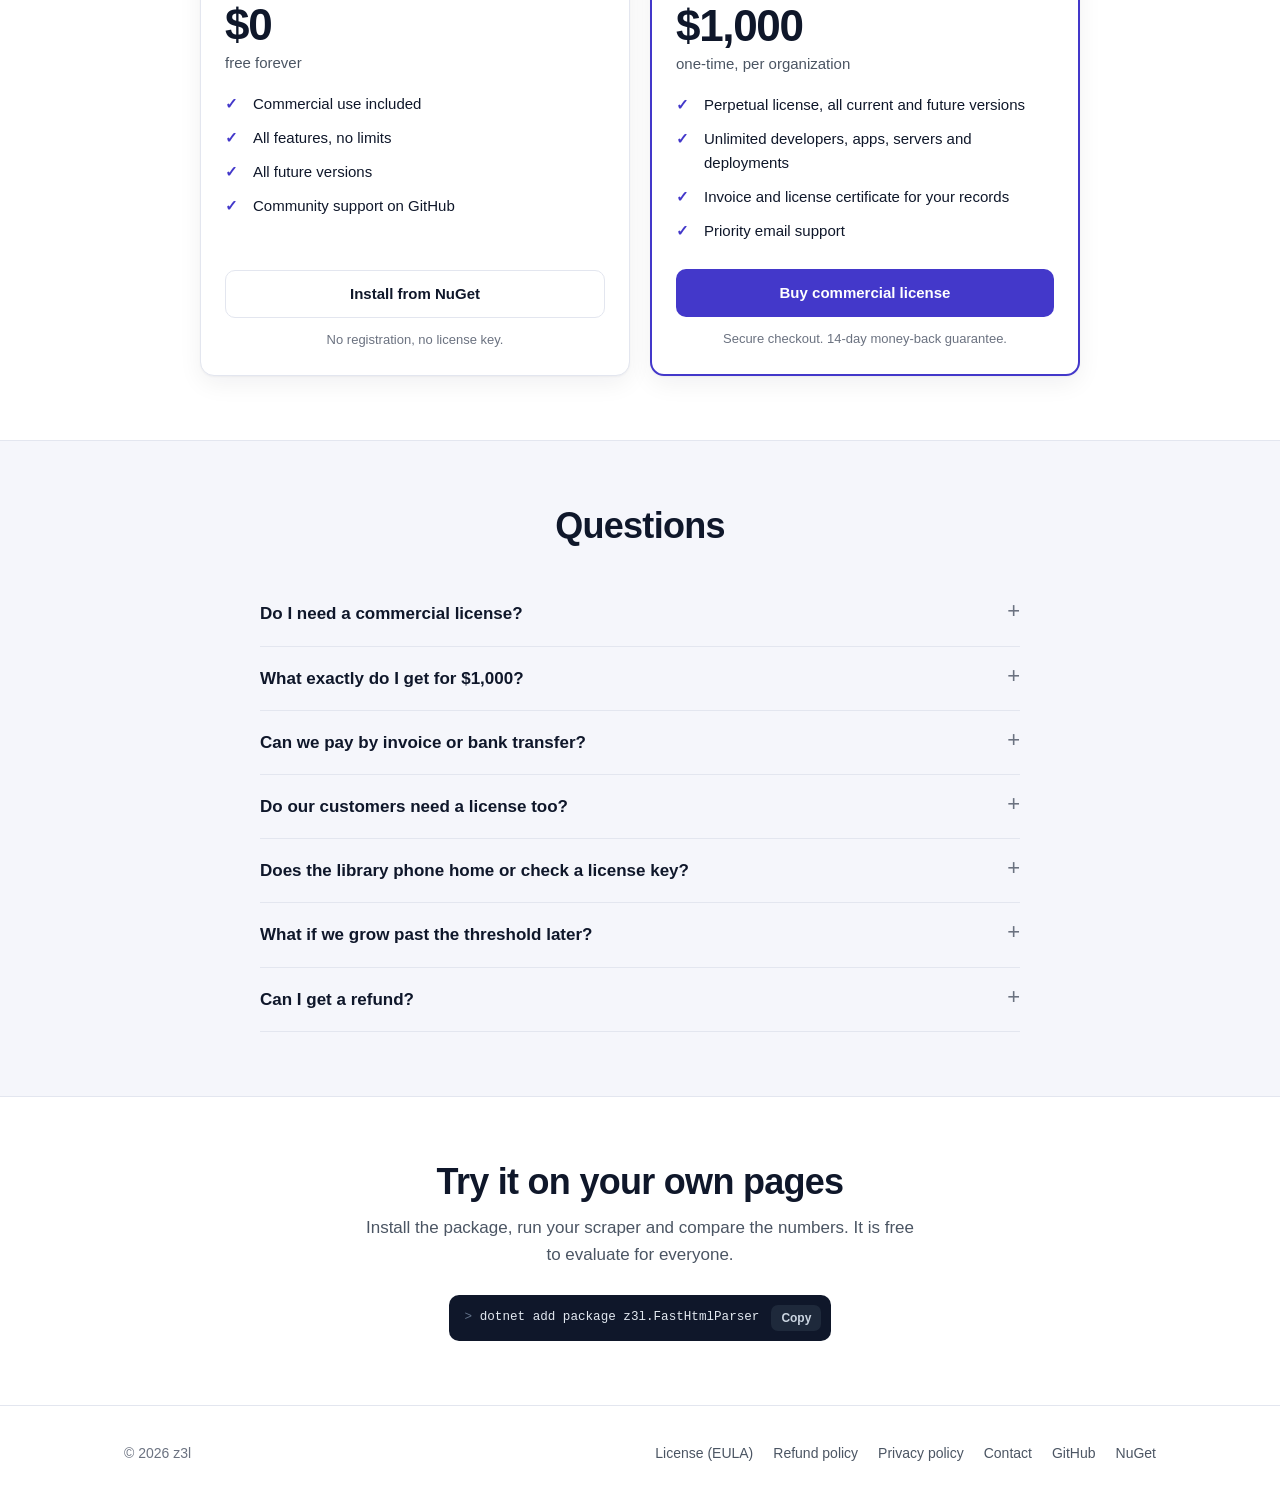
==== commit d71b1f86: "Release 1.1.1: HTML5 optional end tags, '<' in text, truncated pages - Left-out end tags are handled" ====
--- a/docs/index.html
+++ b/docs/index.html
@@ -4,9 +4,9 @@
   <meta charset="utf-8">
   <meta name="viewport" content="width=device-width, initial-scale=1">
   <title>z3l.FastHtmlParser: fast HTML parser for .NET</title>
-  <meta name="description" content="Fast, low-allocation HTML/XML parser for web scraping on .NET 9 and 10. 10–36x faster and 13–23x less memory than AngleSharp and HtmlAgilityPack.">
+  <meta name="description" content="Fast, low-allocation HTML/XML parser for web scraping on .NET 9 and 10. 10–33x faster and 12–23x less memory than AngleSharp and HtmlAgilityPack.">
   <meta property="og:title" content="z3l.FastHtmlParser: fast HTML parser for .NET">
-  <meta property="og:description" content="Parse and scrape HTML 10–36x faster than AngleSharp and HtmlAgilityPack, with 13–23x less memory.">
+  <meta property="og:description" content="Parse and scrape HTML 10–33x faster than AngleSharp and HtmlAgilityPack, with 12–23x less memory.">
   <meta property="og:image" content="icon.png">
   <link rel="icon" href="icon.png" type="image/png">
   <link rel="stylesheet" href="style.css">
@@ -29,7 +29,7 @@
 <main>
   <div class="wrap hero">
     <div class="eyebrow">.NET 9 &amp; .NET 10 · HTML · XML · RSS · Sitemaps</div>
-    <h1>Scrape HTML <span class="hl">10–36x faster</span> in&nbsp;.NET</h1>
+    <h1>Scrape HTML <span class="hl">10–33x faster</span> in&nbsp;.NET</h1>
     <p class="lead">z3l.FastHtmlParser is a low-allocation HTML/XML parser built for scraping and data extraction.
       Same results as AngleSharp and HtmlAgilityPack, with a fraction of the CPU time and memory.</p>
     <div class="hero-actions">
@@ -42,10 +42,10 @@
     </div>
 
     <div class="stats">
-      <div class="stat"><b>10–36x</b><span>faster parsing</span></div>
+      <div class="stat"><b>10–33x</b><span>faster parsing</span></div>
       <div class="stat"><b>13–23x</b><span>less memory</span></div>
       <div class="stat"><b>0</b><span>allocations to match tags</span></div>
-      <div class="stat"><b>55 μs</b><span>to parse a 50 KB page</span></div>
+      <div class="stat"><b>60 μs</b><span>to parse a 50 KB page</span></div>
     </div>
   </div>
 
@@ -118,7 +118,7 @@
         <div class="feature">
           <div class="ico"><svg viewBox="0 0 24 24" fill="none" stroke="currentColor" stroke-width="2" stroke-linecap="round" stroke-linejoin="round"><path d="M13 2 4 14h7l-1 8 9-12h-7z"/></svg></div>
           <h3>Fast parsing</h3>
-          <p>One pass, one exact-size list of tags. A 50 KB page parses in about 55 μs.</p>
+          <p>One pass, one exact-size list of tags. A 50 KB page parses in about 60 μs.</p>
         </div>
         <div class="feature">
           <div class="ico"><svg viewBox="0 0 24 24" fill="none" stroke="currentColor" stroke-width="2" stroke-linecap="round" stroke-linejoin="round"><rect x="3" y="4" width="18" height="16" rx="2"/><path d="M7 9h10M7 13h6"/></svg></div>
@@ -257,13 +257,13 @@
   // Benchmark results from benchmarks/README.md (time in μs, memory in KB).
   const BENCH = [
     { id: "scrape-books", tab: "Scrape 20 books", desc: "books.toscrape.com, 51 KB: parse and extract title, price, rating",
-      rows: [["z3l.FastHtmlParser", 65.1, 46.6], ["HtmlAgilityPack", 799.1, 1038.2], ["AngleSharp", 1016.4, 707.3]] },
+      rows: [["z3l.FastHtmlParser", 71.4, 44.8], ["HtmlAgilityPack", 861.7, 1038.2], ["AngleSharp", 1160.4, 707.3]] },
     { id: "parse-books", tab: "Parse 51 KB page", desc: "books.toscrape.com, 51 KB",
-      rows: [["z3l.FastHtmlParser", 55.0, 39.2], ["HtmlAgilityPack", 618.2, 812.4], ["AngleSharp", 997.2, 663.4]] },
+      rows: [["z3l.FastHtmlParser", 62.9, 39.2], ["HtmlAgilityPack", 653.8, 812.4], ["AngleSharp", 1104.1, 663.4]] },
     { id: "parse-large", tab: "Parse 510 KB page", desc: "books.toscrape.com x10, 510 KB",
-      rows: [["z3l.FastHtmlParser", 546.1, 391.1], ["AngleSharp", 12273.6, 6277.2], ["HtmlAgilityPack", 19651.9, 8062.5]] },
+      rows: [["z3l.FastHtmlParser", 633.5, 391.1], ["AngleSharp", 13160.1, 6277.2], ["HtmlAgilityPack", 20705.9, 8062.5]] },
     { id: "scrape-quotes", tab: "Scrape 10 quotes", desc: "quotes.toscrape.com, 11 KB: parse and extract text, author, tags",
-      rows: [["z3l.FastHtmlParser", 21.1, 17.4], ["HtmlAgilityPack", 248.1, 401.1], ["AngleSharp", 271.6, 228.4]] },
+      rows: [["z3l.FastHtmlParser", 24.1, 18.4], ["HtmlAgilityPack", 257.0, 401.1], ["AngleSharp", 292.1, 228.4]] },
   ];
 
   const fmtTime = us => us >= 1000 ? (us / 1000).toFixed(1) + " ms" : us.toFixed(1) + " μs";
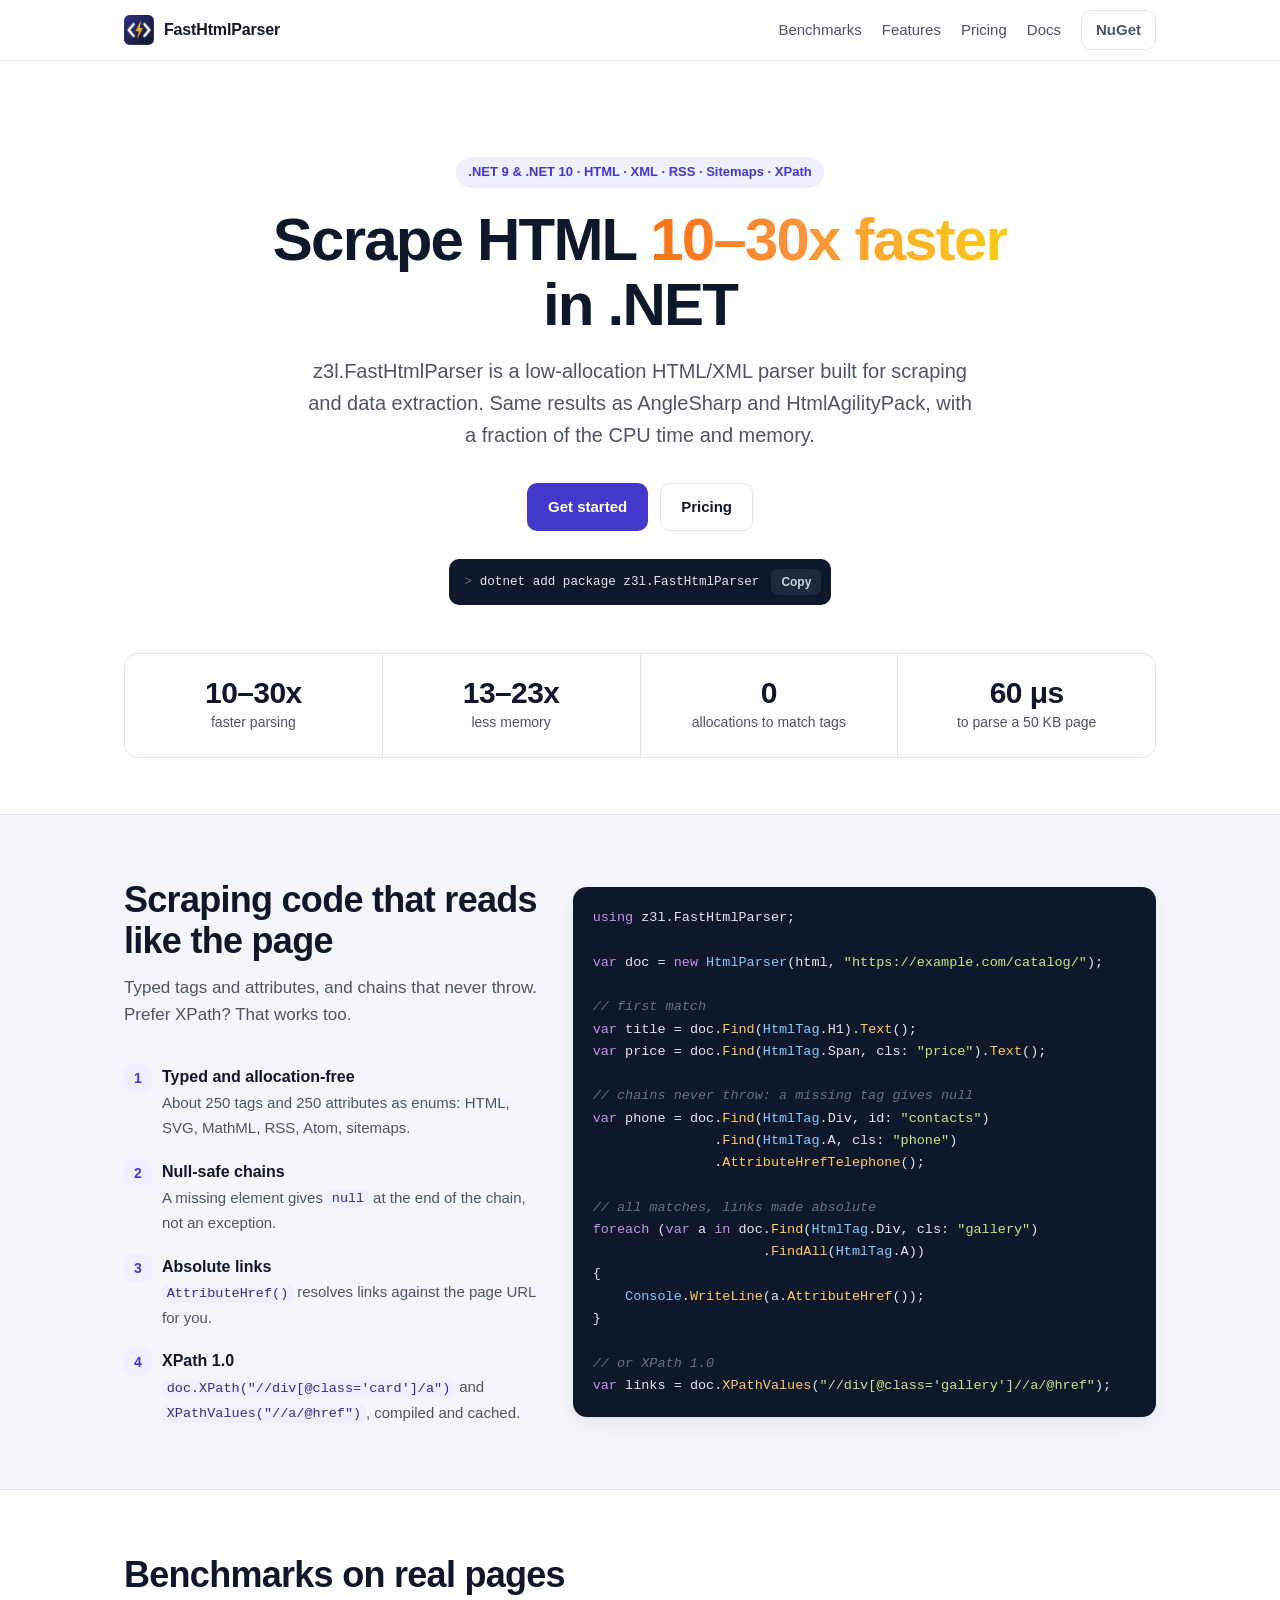
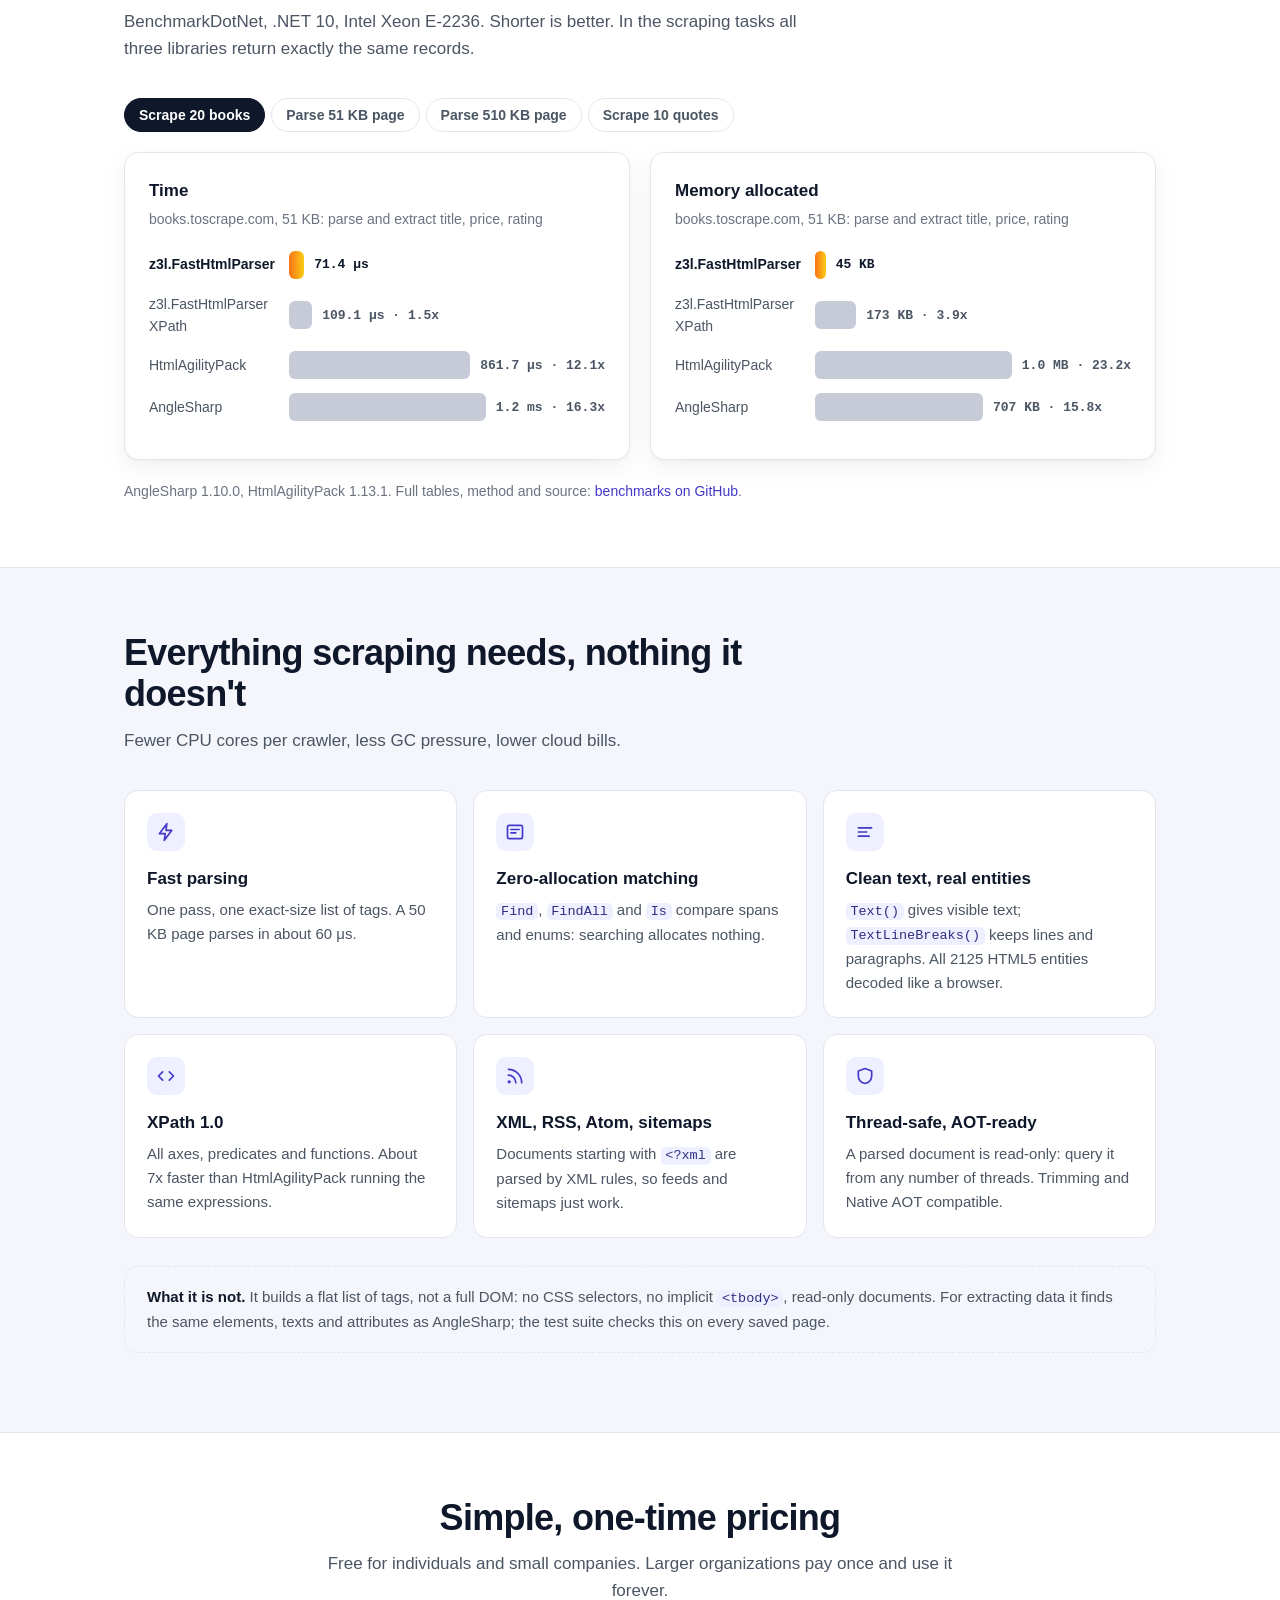
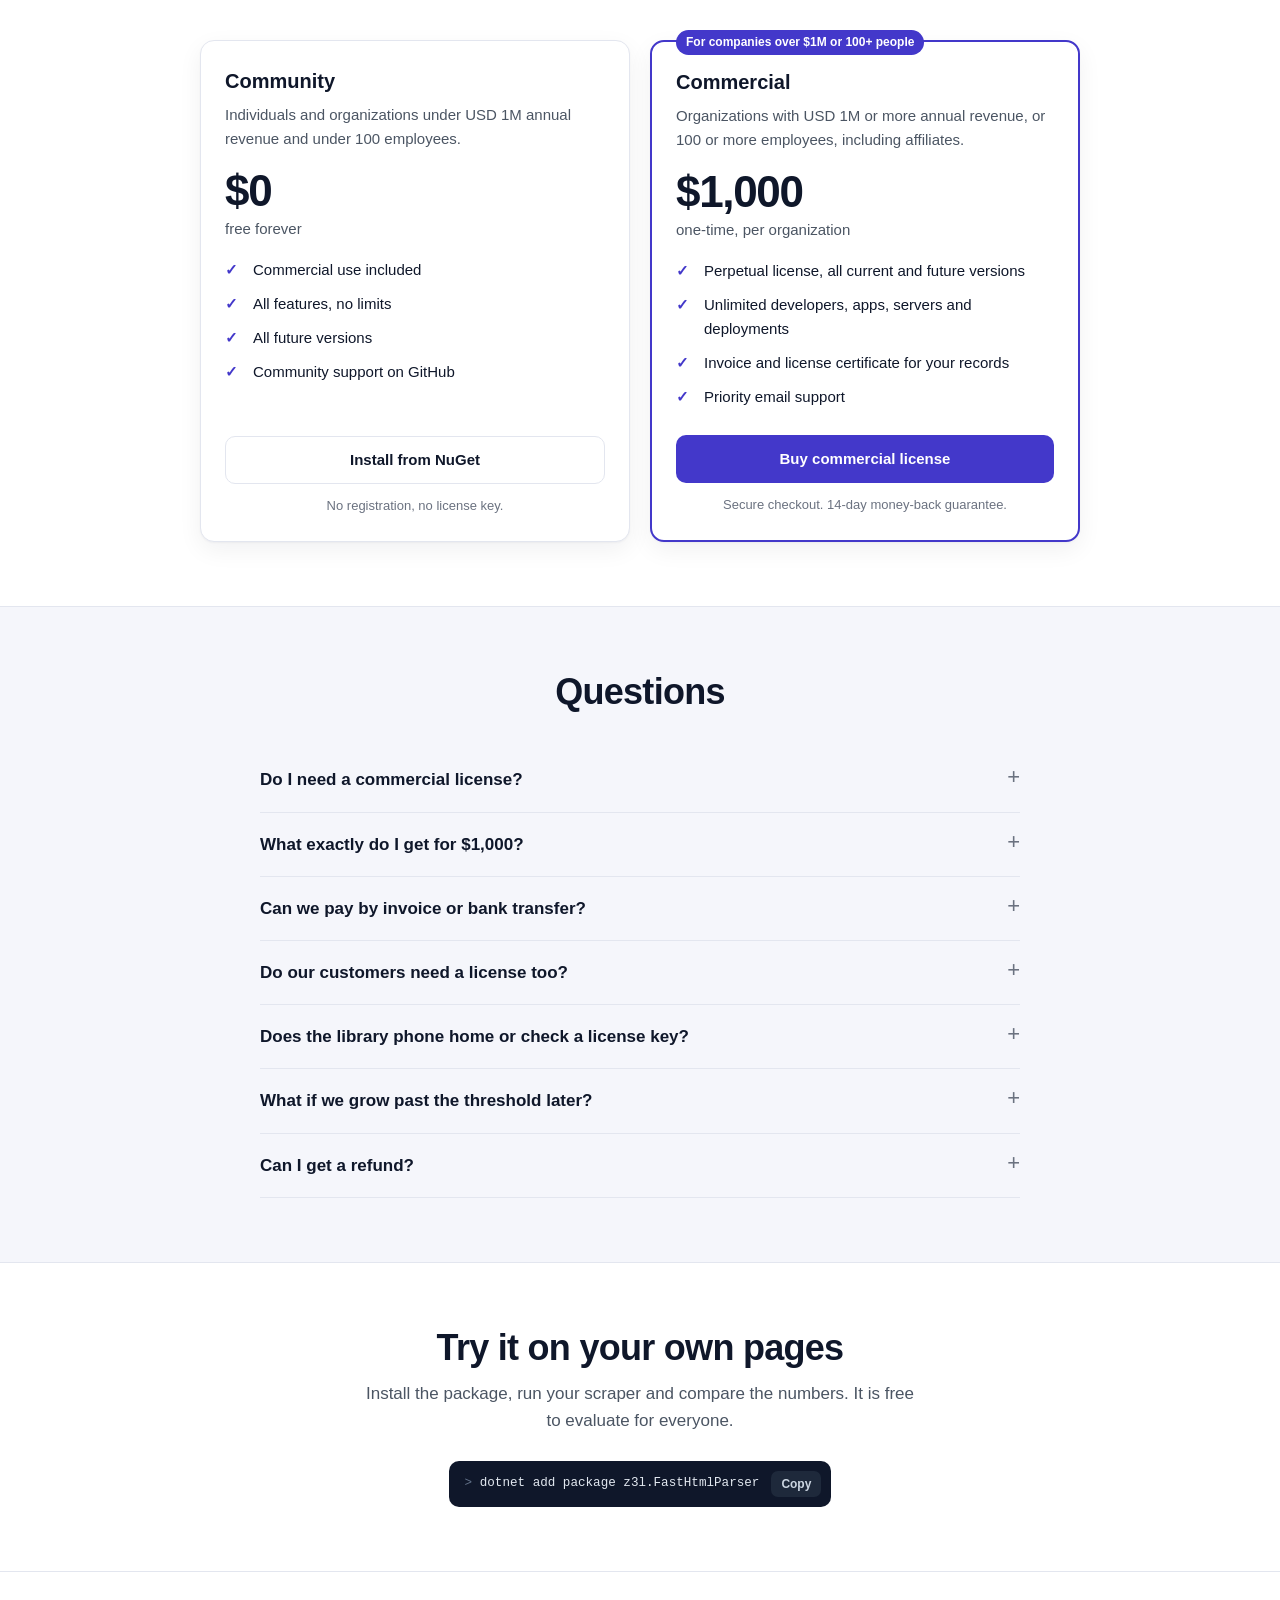
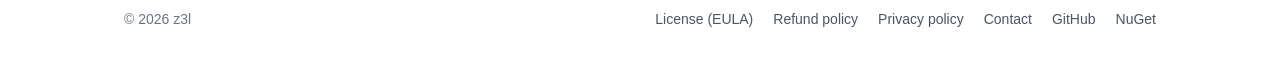
==== commit c14e1453: "XPath 1.0: XPath, XPathFirst, XPathValues, XPathValue and compiled XPathQuery All axes except namesp" ====
--- a/docs/index.html
+++ b/docs/index.html
@@ -4,9 +4,9 @@
   <meta charset="utf-8">
   <meta name="viewport" content="width=device-width, initial-scale=1">
   <title>z3l.FastHtmlParser: fast HTML parser for .NET</title>
-  <meta name="description" content="Fast, low-allocation HTML/XML parser for web scraping on .NET 9 and 10. 10–33x faster and 12–23x less memory than AngleSharp and HtmlAgilityPack.">
+  <meta name="description" content="Fast, low-allocation HTML/XML parser with XPath 1.0 for web scraping on .NET 9 and 10. 10–30x faster and 12–23x less memory than AngleSharp and HtmlAgilityPack.">
   <meta property="og:title" content="z3l.FastHtmlParser: fast HTML parser for .NET">
-  <meta property="og:description" content="Parse and scrape HTML 10–33x faster than AngleSharp and HtmlAgilityPack, with 12–23x less memory.">
+  <meta property="og:description" content="Parse and scrape HTML 10–30x faster than AngleSharp and HtmlAgilityPack, with 12–23x less memory. Typed queries or XPath 1.0.">
   <meta property="og:image" content="icon.png">
   <link rel="icon" href="icon.png" type="image/png">
   <link rel="stylesheet" href="style.css">
@@ -28,8 +28,8 @@
 
 <main>
   <div class="wrap hero">
-    <div class="eyebrow">.NET 9 &amp; .NET 10 · HTML · XML · RSS · Sitemaps</div>
-    <h1>Scrape HTML <span class="hl">10–33x faster</span> in&nbsp;.NET</h1>
+    <div class="eyebrow">.NET 9 &amp; .NET 10 · HTML · XML · RSS · Sitemaps · XPath</div>
+    <h1>Scrape HTML <span class="hl">10–30x faster</span> in&nbsp;.NET</h1>
     <p class="lead">z3l.FastHtmlParser is a low-allocation HTML/XML parser built for scraping and data extraction.
       Same results as AngleSharp and HtmlAgilityPack, with a fraction of the CPU time and memory.</p>
     <div class="hero-actions">
@@ -42,7 +42,7 @@
     </div>
 
     <div class="stats">
-      <div class="stat"><b>10–33x</b><span>faster parsing</span></div>
+      <div class="stat"><b>10–30x</b><span>faster parsing</span></div>
       <div class="stat"><b>13–23x</b><span>less memory</span></div>
       <div class="stat"><b>0</b><span>allocations to match tags</span></div>
       <div class="stat"><b>60 μs</b><span>to parse a 50 KB page</span></div>
@@ -54,12 +54,13 @@
       <div>
         <div class="section-head">
           <h2>Scraping code that reads like the page</h2>
-          <p>No CSS selector strings to parse, no XPath. Typed tags and attributes, and chains that never throw.</p>
+          <p>Typed tags and attributes, and chains that never throw. Prefer XPath? That works too.</p>
         </div>
         <ul class="code-points">
           <li><span class="dot">1</span><div><b>Typed and allocation-free</b><span>About 250 tags and 250 attributes as enums: HTML, SVG, MathML, RSS, Atom, sitemaps.</span></div></li>
           <li><span class="dot">2</span><div><b>Null-safe chains</b><span>A missing element gives <code>null</code> at the end of the chain, not an exception.</span></div></li>
           <li><span class="dot">3</span><div><b>Absolute links</b><span><code>AttributeHref()</code> resolves links against the page URL for you.</span></div></li>
+          <li><span class="dot">4</span><div><b>XPath 1.0</b><span><code>doc.XPath("//div[@class='card']/a")</code> and <code>XPathValues("//a/@href")</code>, compiled and cached.</span></div></li>
         </ul>
       </div>
 <pre class="code"><code><span class="k">using</span> z3l.FastHtmlParser;
@@ -80,7 +81,10 @@
                      .<span class="m">FindAll</span>(<span class="t">HtmlTag</span>.A))
 {
     <span class="t">Console</span>.<span class="m">WriteLine</span>(a.<span class="m">AttributeHref</span>());
-}</code></pre>
+}
+
+<span class="c">// or XPath 1.0</span>
+<span class="k">var</span> links = doc.<span class="m">XPathValues</span>(<span class="s">"//div[@class='gallery']//a/@href"</span>);</code></pre>
     </div>
   </section>
 
@@ -127,13 +131,13 @@
         </div>
         <div class="feature">
           <div class="ico"><svg viewBox="0 0 24 24" fill="none" stroke="currentColor" stroke-width="2" stroke-linecap="round" stroke-linejoin="round"><path d="M4 7h16M4 12h10M4 17h13"/></svg></div>
-          <h3>Clean text</h3>
-          <p><code>Text()</code> gives visible text; <code>TextLineBreaks()</code> keeps lines and paragraphs.</p>
+          <h3>Clean text, real entities</h3>
+          <p><code>Text()</code> gives visible text; <code>TextLineBreaks()</code> keeps lines and paragraphs. All 2125 HTML5 entities decoded like a browser.</p>
         </div>
         <div class="feature">
           <div class="ico"><svg viewBox="0 0 24 24" fill="none" stroke="currentColor" stroke-width="2" stroke-linecap="round" stroke-linejoin="round"><path d="M8 7 3 12l5 5M16 7l5 5-5 5"/></svg></div>
-          <h3>HTML5 entities</h3>
-          <p>All 2125 named references, legacy names without <code>;</code> and numeric references, decoded like a browser.</p>
+          <h3>XPath 1.0</h3>
+          <p>All axes, predicates and functions. About 7x faster than HtmlAgilityPack running the same expressions.</p>
         </div>
         <div class="feature">
           <div class="ico"><svg viewBox="0 0 24 24" fill="none" stroke="currentColor" stroke-width="2" stroke-linecap="round" stroke-linejoin="round"><path d="M4 11a9 9 0 0 1 9 9M4 4a16 16 0 0 1 16 16"/><circle cx="5" cy="19" r="1"/></svg></div>
@@ -146,7 +150,7 @@
           <p>A parsed document is read-only: query it from any number of threads. Trimming and Native AOT compatible.</p>
         </div>
       </div>
-      <p class="honest"><b>What it is not.</b> It builds a flat list of tags, not a full DOM: no CSS selectors or XPath,
+      <p class="honest"><b>What it is not.</b> It builds a flat list of tags, not a full DOM: no CSS selectors,
         no implicit <code>&lt;tbody&gt;</code>, read-only documents. For extracting data it finds the same elements,
         texts and attributes as AngleSharp; the test suite checks this on every saved page.</p>
     </div>
@@ -257,7 +261,7 @@
   // Benchmark results from benchmarks/README.md (time in μs, memory in KB).
   const BENCH = [
     { id: "scrape-books", tab: "Scrape 20 books", desc: "books.toscrape.com, 51 KB: parse and extract title, price, rating",
-      rows: [["z3l.FastHtmlParser", 71.4, 44.8], ["HtmlAgilityPack", 861.7, 1038.2], ["AngleSharp", 1160.4, 707.3]] },
+      rows: [["z3l.FastHtmlParser", 71.4, 44.8], ["z3l.FastHtmlParser XPath", 109.1, 173.4], ["HtmlAgilityPack", 861.7, 1038.2], ["AngleSharp", 1160.4, 707.3]] },
     { id: "parse-books", tab: "Parse 51 KB page", desc: "books.toscrape.com, 51 KB",
       rows: [["z3l.FastHtmlParser", 62.9, 39.2], ["HtmlAgilityPack", 653.8, 812.4], ["AngleSharp", 1104.1, 663.4]] },
     { id: "parse-large", tab: "Parse 510 KB page", desc: "books.toscrape.com x10, 510 KB",
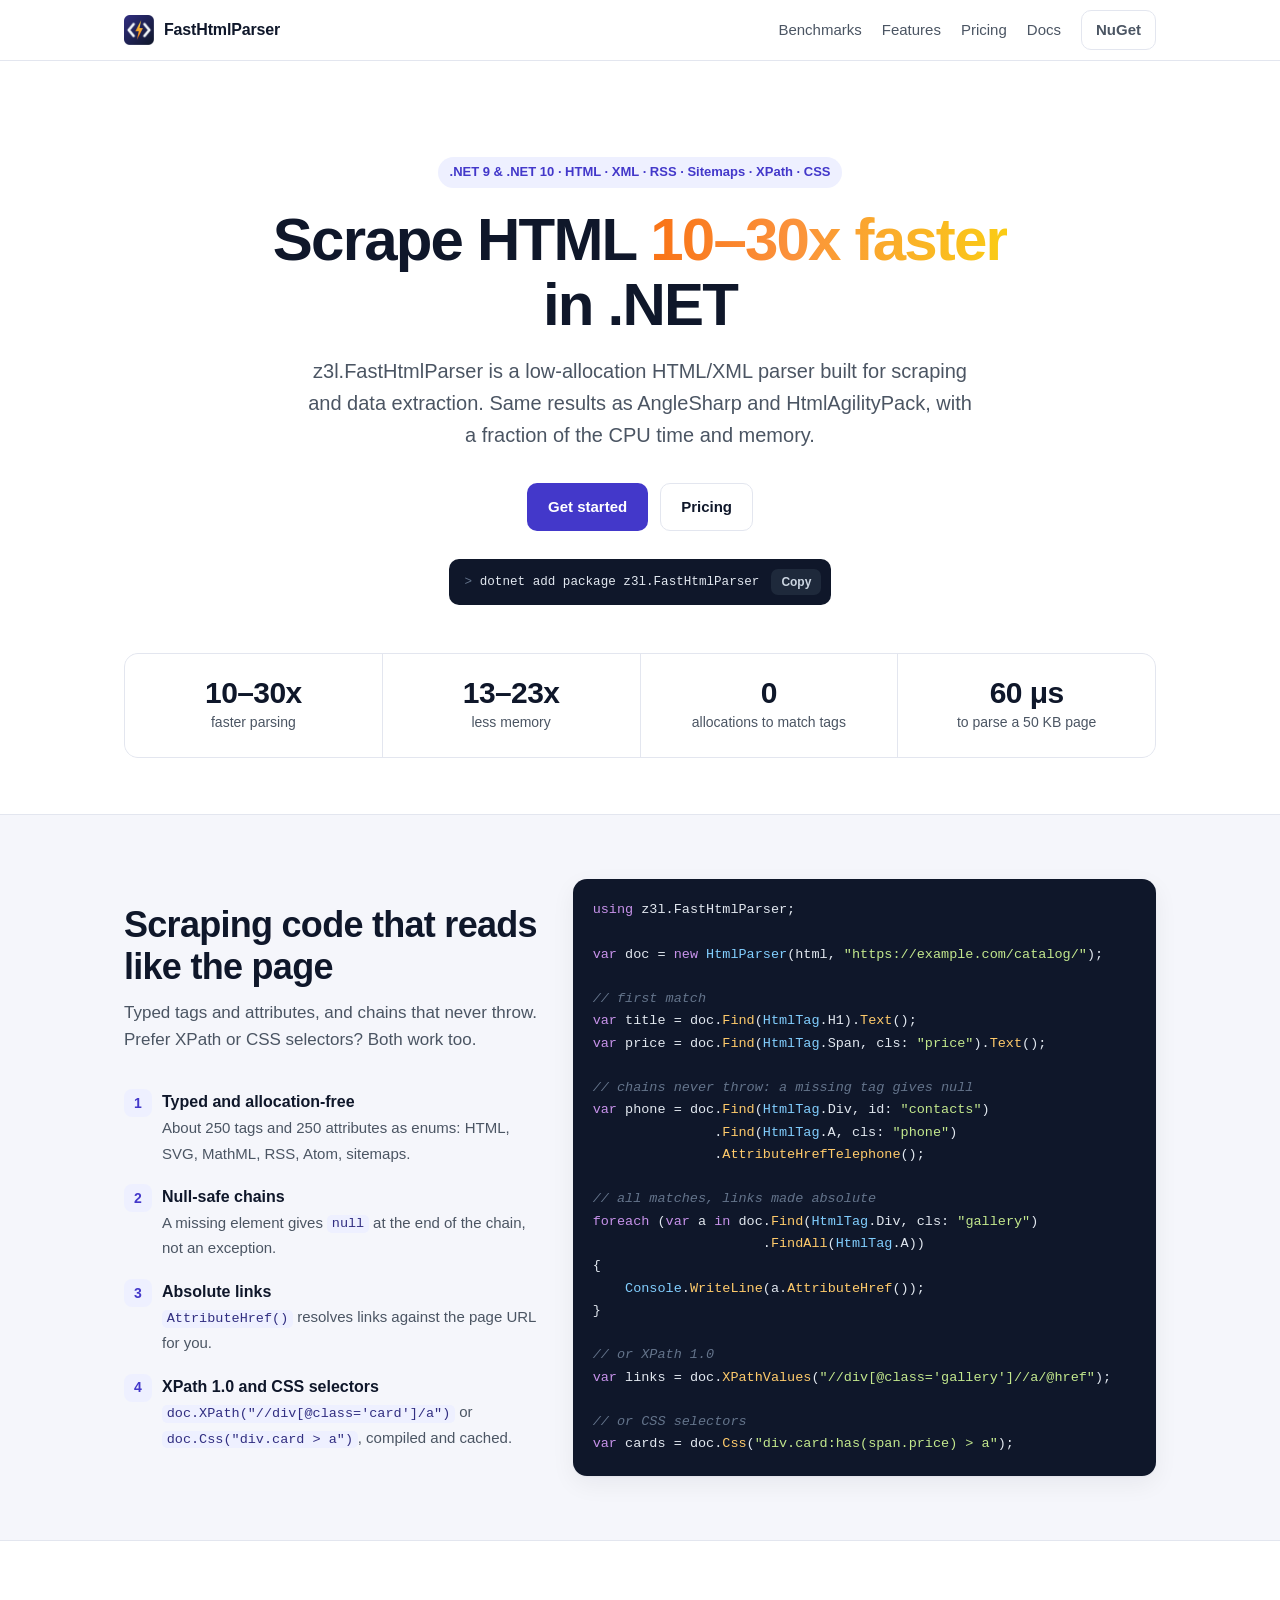
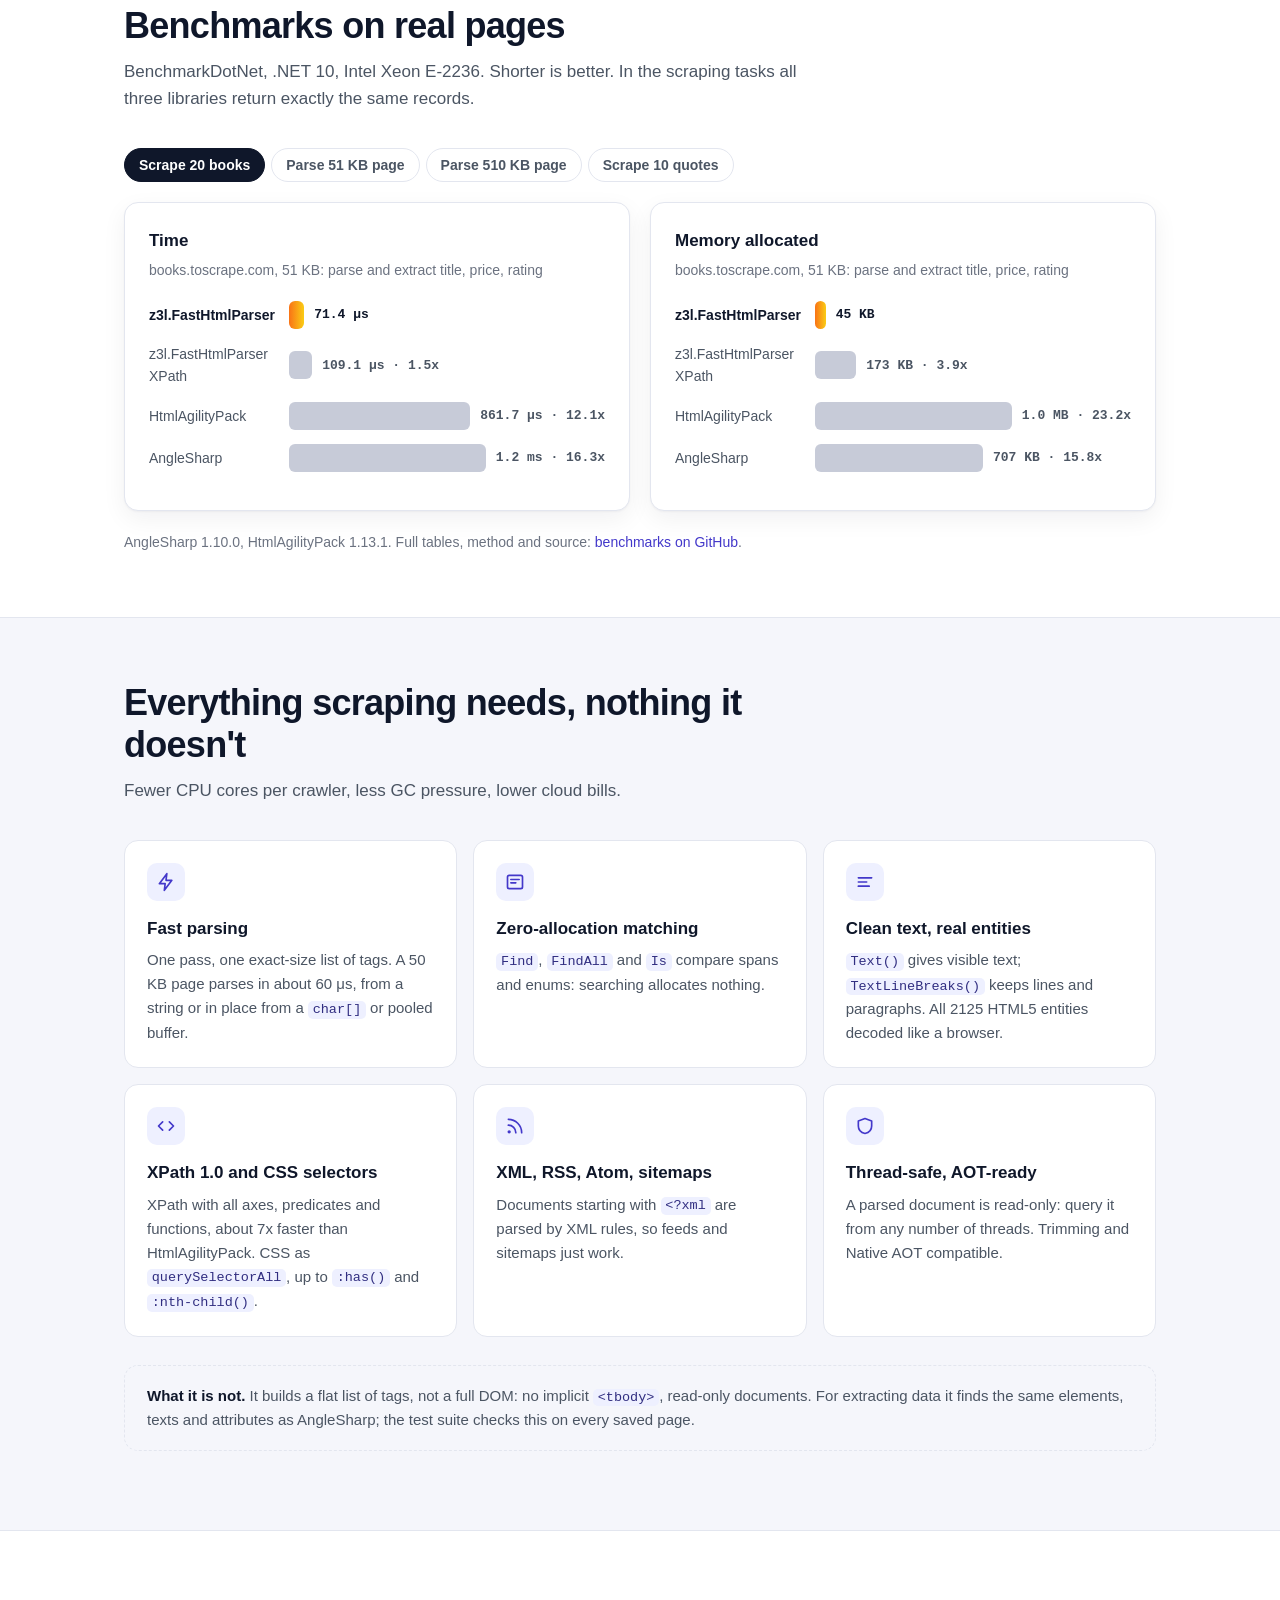
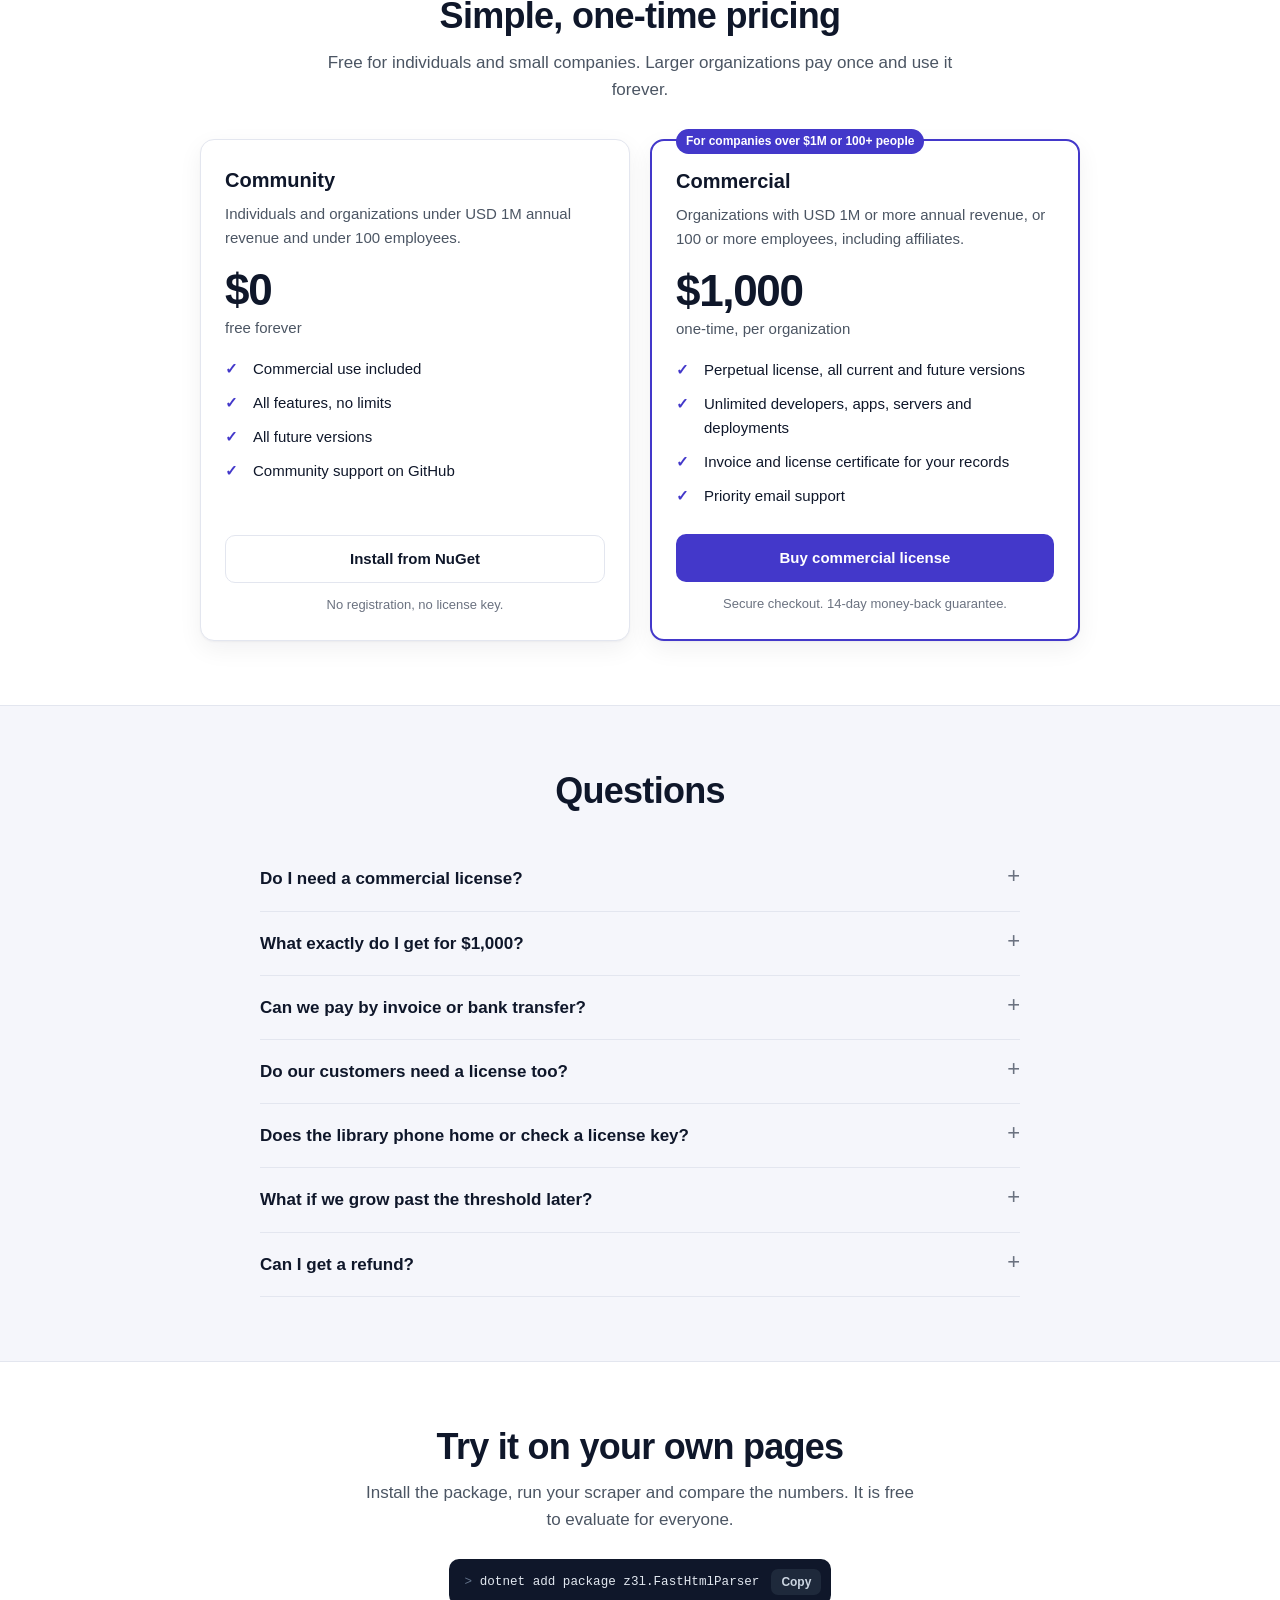
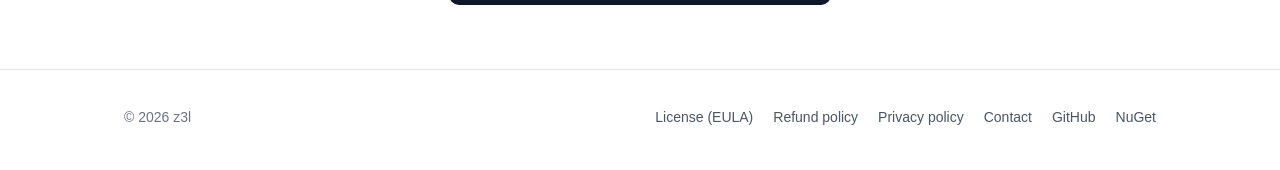
==== commit 3f3a1ea7: "Site and README: CSS selectors and parsing from buffers The site no longer says "no CSS selectors": " ====
--- a/docs/index.html
+++ b/docs/index.html
@@ -4,9 +4,9 @@
   <meta charset="utf-8">
   <meta name="viewport" content="width=device-width, initial-scale=1">
   <title>z3l.FastHtmlParser: fast HTML parser for .NET</title>
-  <meta name="description" content="Fast, low-allocation HTML/XML parser with XPath 1.0 for web scraping on .NET 9 and 10. 10–30x faster and 12–23x less memory than AngleSharp and HtmlAgilityPack.">
+  <meta name="description" content="Fast, low-allocation HTML/XML parser with XPath 1.0 and CSS selectors for web scraping on .NET 9 and 10. 10–30x faster and 12–23x less memory than AngleSharp and HtmlAgilityPack.">
   <meta property="og:title" content="z3l.FastHtmlParser: fast HTML parser for .NET">
-  <meta property="og:description" content="Parse and scrape HTML 10–30x faster than AngleSharp and HtmlAgilityPack, with 12–23x less memory. Typed queries or XPath 1.0.">
+  <meta property="og:description" content="Parse and scrape HTML 10–30x faster than AngleSharp and HtmlAgilityPack, with 12–23x less memory. Typed queries, XPath 1.0 or CSS selectors.">
   <meta property="og:image" content="icon.png">
   <link rel="icon" href="icon.png" type="image/png">
   <link rel="stylesheet" href="style.css">
@@ -28,7 +28,7 @@
 
 <main>
   <div class="wrap hero">
-    <div class="eyebrow">.NET 9 &amp; .NET 10 · HTML · XML · RSS · Sitemaps · XPath</div>
+    <div class="eyebrow">.NET 9 &amp; .NET 10 · HTML · XML · RSS · Sitemaps · XPath · CSS</div>
     <h1>Scrape HTML <span class="hl">10–30x faster</span> in&nbsp;.NET</h1>
     <p class="lead">z3l.FastHtmlParser is a low-allocation HTML/XML parser built for scraping and data extraction.
       Same results as AngleSharp and HtmlAgilityPack, with a fraction of the CPU time and memory.</p>
@@ -54,13 +54,13 @@
       <div>
         <div class="section-head">
           <h2>Scraping code that reads like the page</h2>
-          <p>Typed tags and attributes, and chains that never throw. Prefer XPath? That works too.</p>
+          <p>Typed tags and attributes, and chains that never throw. Prefer XPath or CSS selectors? Both work too.</p>
         </div>
         <ul class="code-points">
           <li><span class="dot">1</span><div><b>Typed and allocation-free</b><span>About 250 tags and 250 attributes as enums: HTML, SVG, MathML, RSS, Atom, sitemaps.</span></div></li>
           <li><span class="dot">2</span><div><b>Null-safe chains</b><span>A missing element gives <code>null</code> at the end of the chain, not an exception.</span></div></li>
           <li><span class="dot">3</span><div><b>Absolute links</b><span><code>AttributeHref()</code> resolves links against the page URL for you.</span></div></li>
-          <li><span class="dot">4</span><div><b>XPath 1.0</b><span><code>doc.XPath("//div[@class='card']/a")</code> and <code>XPathValues("//a/@href")</code>, compiled and cached.</span></div></li>
+          <li><span class="dot">4</span><div><b>XPath 1.0 and CSS selectors</b><span><code>doc.XPath("//div[@class='card']/a")</code> or <code>doc.Css("div.card &gt; a")</code>, compiled and cached.</span></div></li>
         </ul>
       </div>
 <pre class="code"><code><span class="k">using</span> z3l.FastHtmlParser;
@@ -84,7 +84,10 @@
 }
 
 <span class="c">// or XPath 1.0</span>
-<span class="k">var</span> links = doc.<span class="m">XPathValues</span>(<span class="s">"//div[@class='gallery']//a/@href"</span>);</code></pre>
+<span class="k">var</span> links = doc.<span class="m">XPathValues</span>(<span class="s">"//div[@class='gallery']//a/@href"</span>);
+
+<span class="c">// or CSS selectors</span>
+<span class="k">var</span> cards = doc.<span class="m">Css</span>(<span class="s">"div.card:has(span.price) &gt; a"</span>);</code></pre>
     </div>
   </section>
 
@@ -122,7 +125,7 @@
         <div class="feature">
           <div class="ico"><svg viewBox="0 0 24 24" fill="none" stroke="currentColor" stroke-width="2" stroke-linecap="round" stroke-linejoin="round"><path d="M13 2 4 14h7l-1 8 9-12h-7z"/></svg></div>
           <h3>Fast parsing</h3>
-          <p>One pass, one exact-size list of tags. A 50 KB page parses in about 60 μs.</p>
+          <p>One pass, one exact-size list of tags. A 50 KB page parses in about 60 μs, from a string or in place from a <code>char[]</code> or pooled buffer.</p>
         </div>
         <div class="feature">
           <div class="ico"><svg viewBox="0 0 24 24" fill="none" stroke="currentColor" stroke-width="2" stroke-linecap="round" stroke-linejoin="round"><rect x="3" y="4" width="18" height="16" rx="2"/><path d="M7 9h10M7 13h6"/></svg></div>
@@ -136,8 +139,8 @@
         </div>
         <div class="feature">
           <div class="ico"><svg viewBox="0 0 24 24" fill="none" stroke="currentColor" stroke-width="2" stroke-linecap="round" stroke-linejoin="round"><path d="M8 7 3 12l5 5M16 7l5 5-5 5"/></svg></div>
-          <h3>XPath 1.0</h3>
-          <p>All axes, predicates and functions. About 7x faster than HtmlAgilityPack running the same expressions.</p>
+          <h3>XPath 1.0 and CSS selectors</h3>
+          <p>XPath with all axes, predicates and functions, about 7x faster than HtmlAgilityPack. CSS as <code>querySelectorAll</code>, up to <code>:has()</code> and <code>:nth-child()</code>.</p>
         </div>
         <div class="feature">
           <div class="ico"><svg viewBox="0 0 24 24" fill="none" stroke="currentColor" stroke-width="2" stroke-linecap="round" stroke-linejoin="round"><path d="M4 11a9 9 0 0 1 9 9M4 4a16 16 0 0 1 16 16"/><circle cx="5" cy="19" r="1"/></svg></div>
@@ -150,8 +153,8 @@
           <p>A parsed document is read-only: query it from any number of threads. Trimming and Native AOT compatible.</p>
         </div>
       </div>
-      <p class="honest"><b>What it is not.</b> It builds a flat list of tags, not a full DOM: no CSS selectors,
-        no implicit <code>&lt;tbody&gt;</code>, read-only documents. For extracting data it finds the same elements,
+      <p class="honest"><b>What it is not.</b> It builds a flat list of tags, not a full DOM: no implicit
+        <code>&lt;tbody&gt;</code>, read-only documents. For extracting data it finds the same elements,
         texts and attributes as AngleSharp; the test suite checks this on every saved page.</p>
     </div>
   </section>
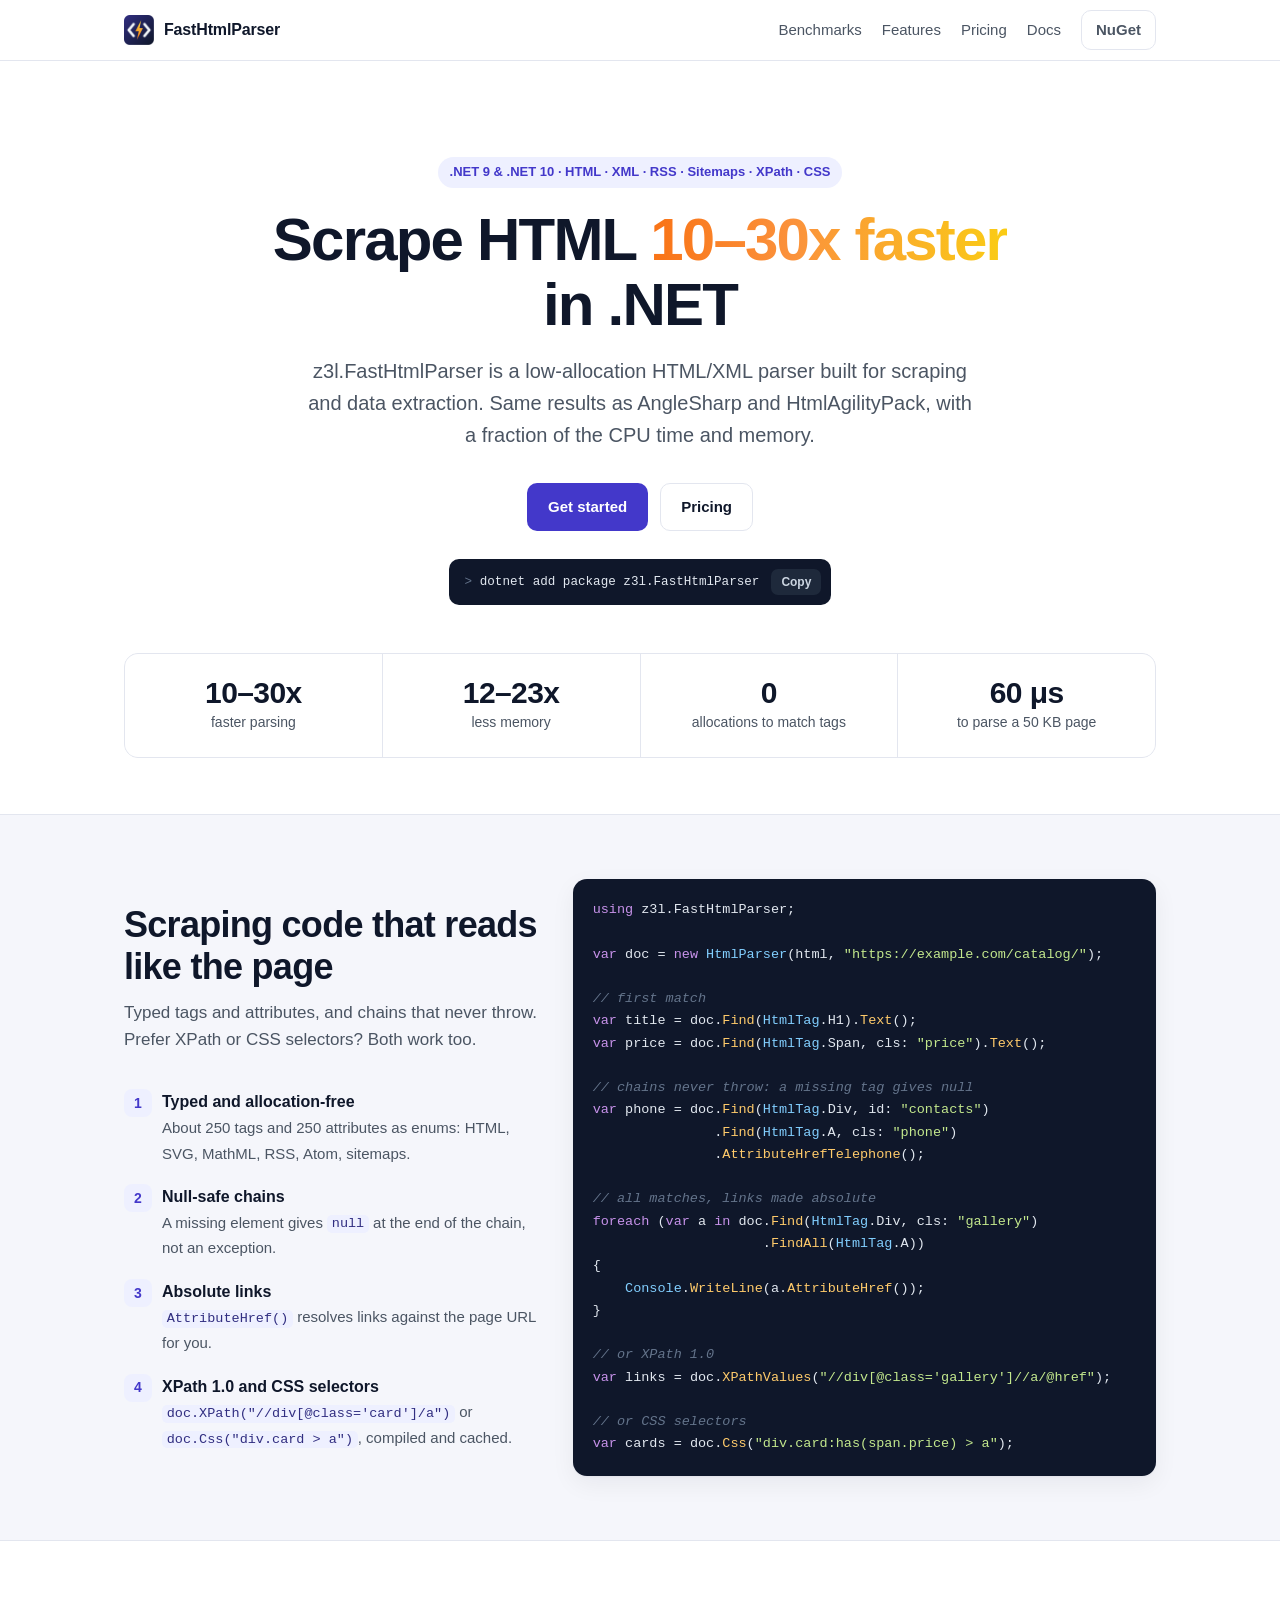
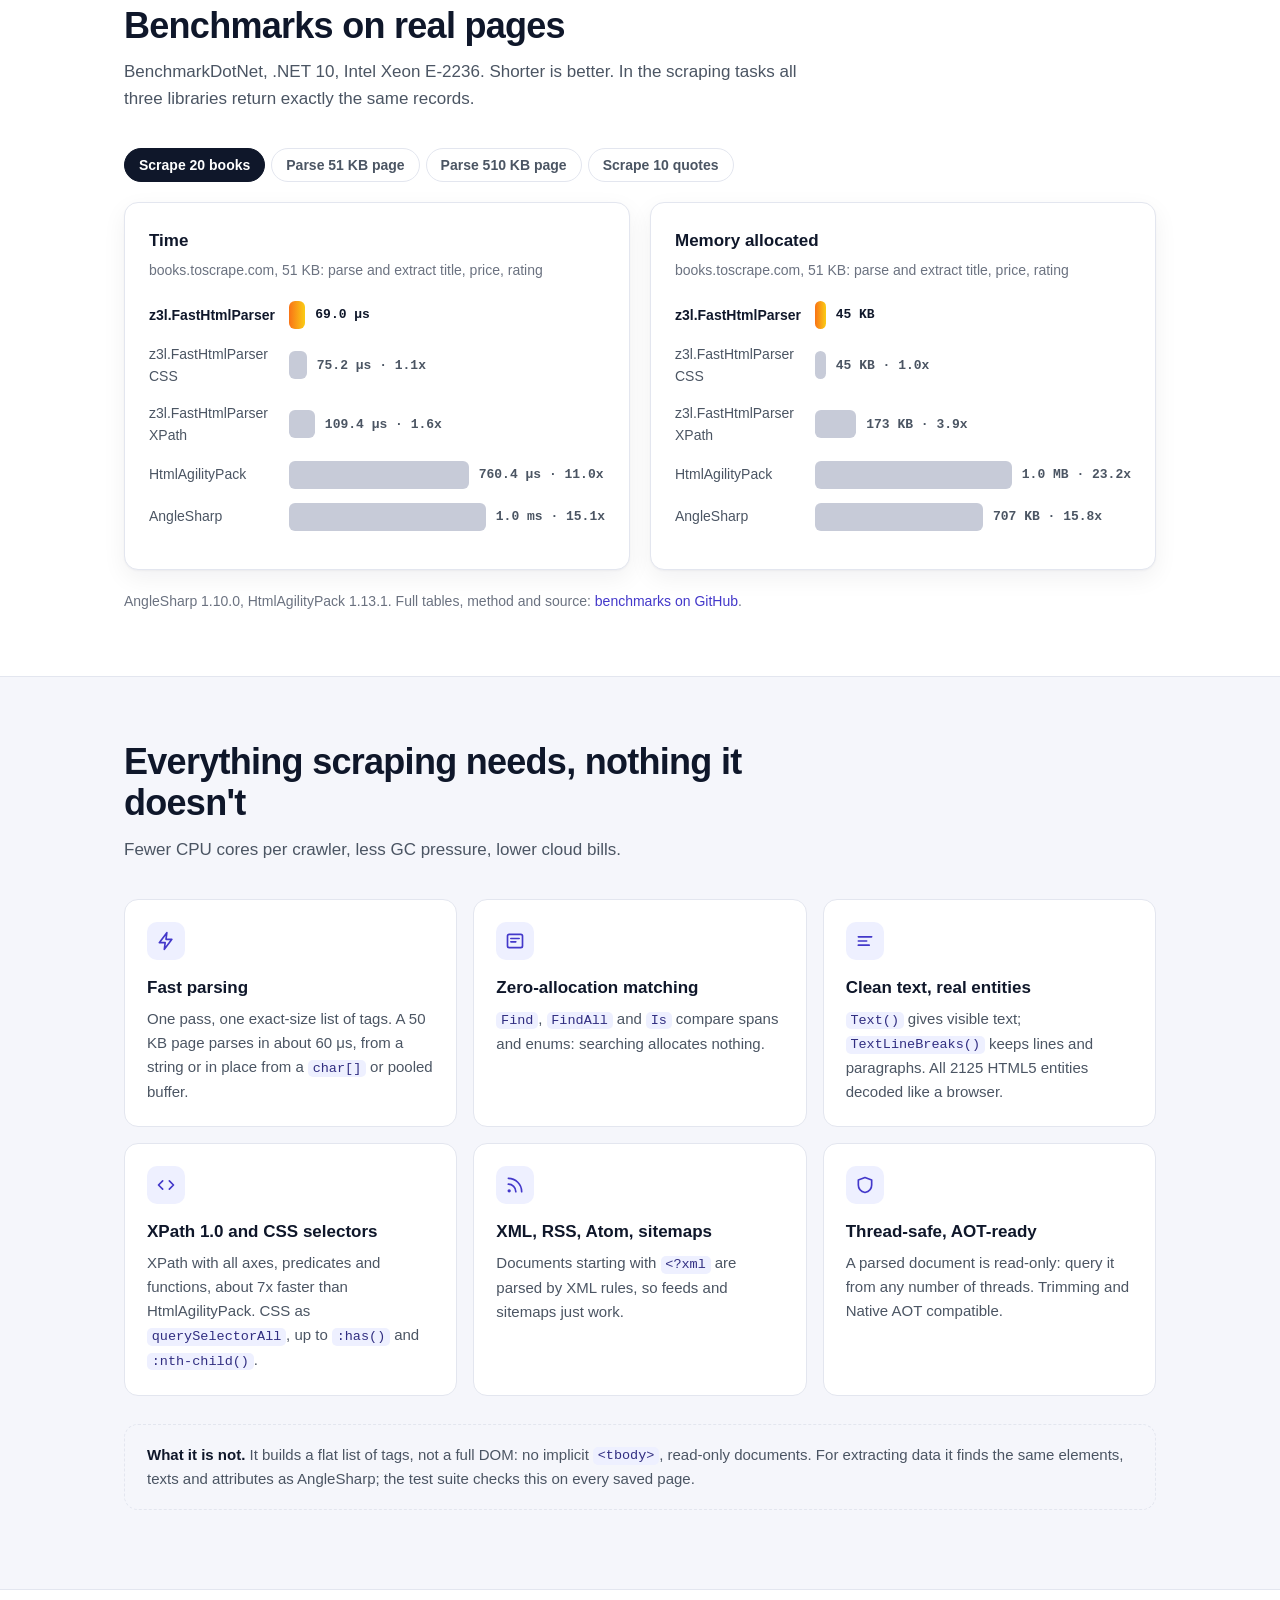
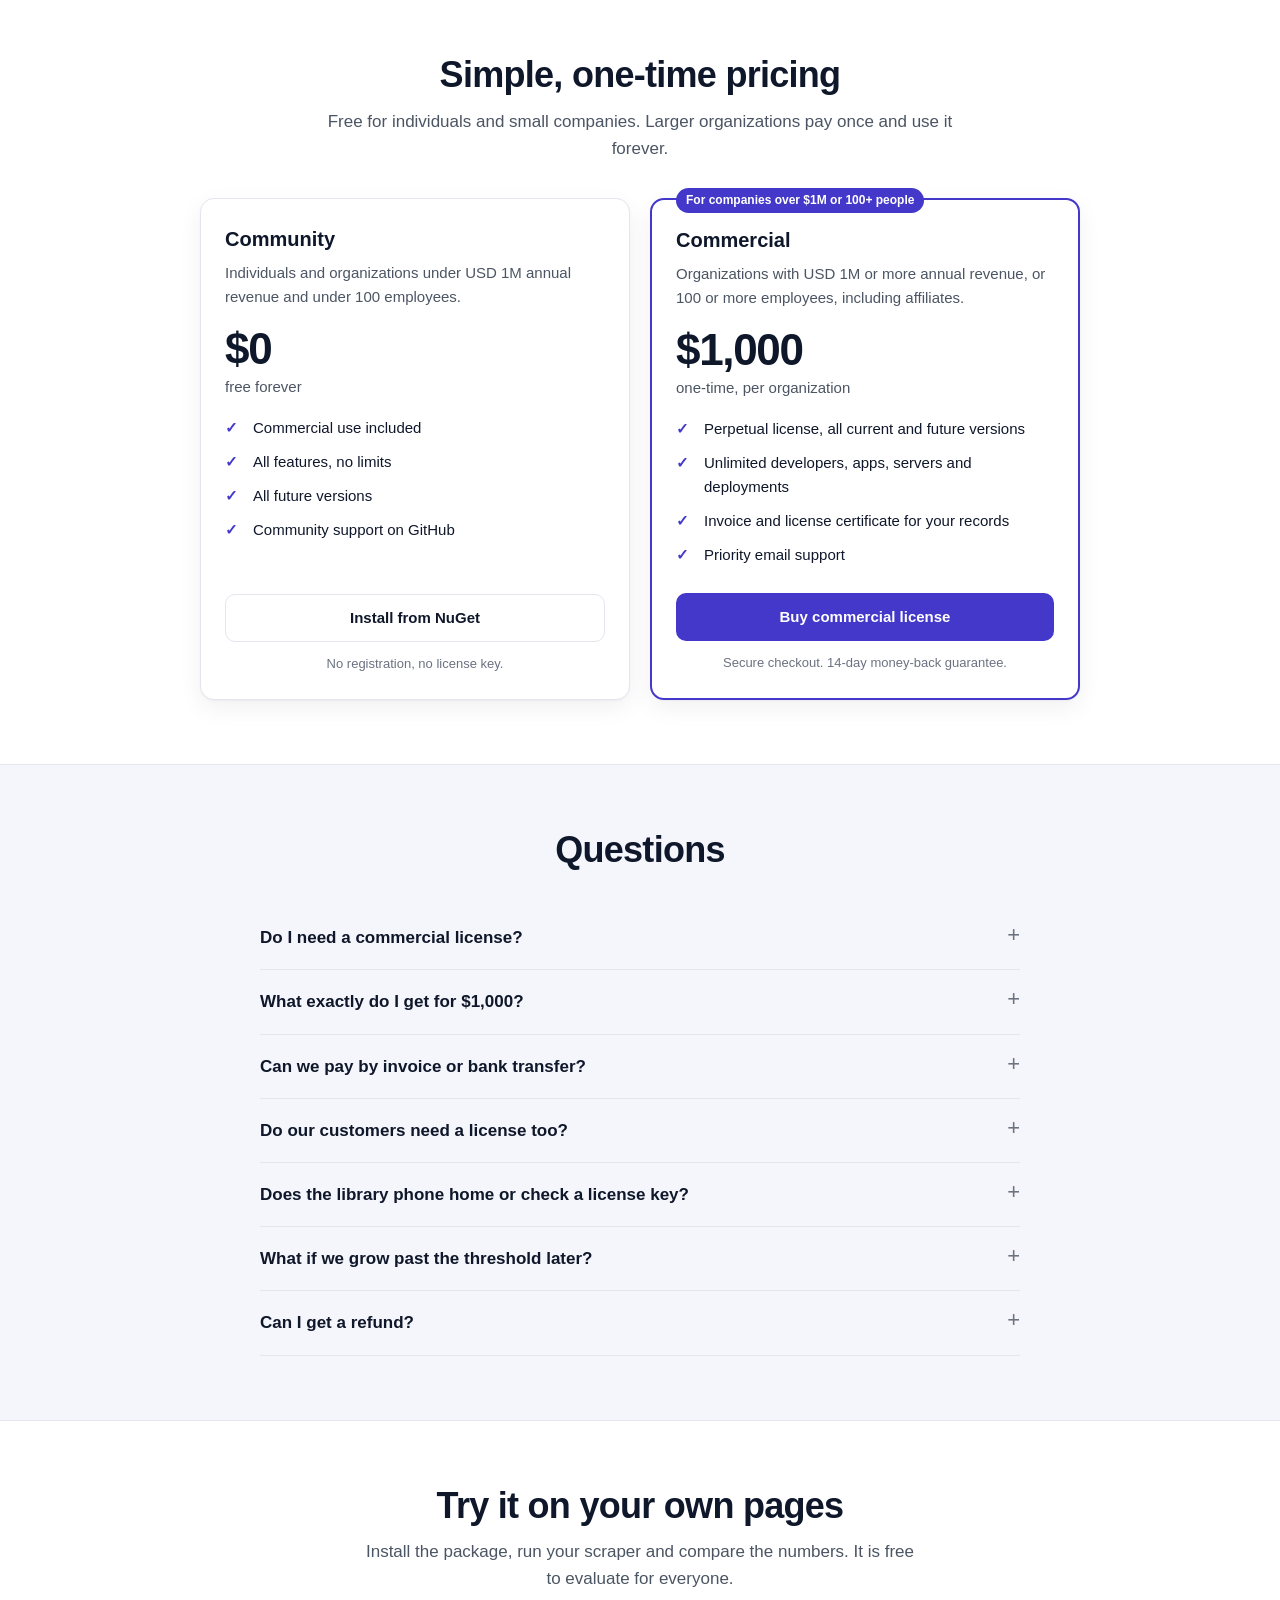
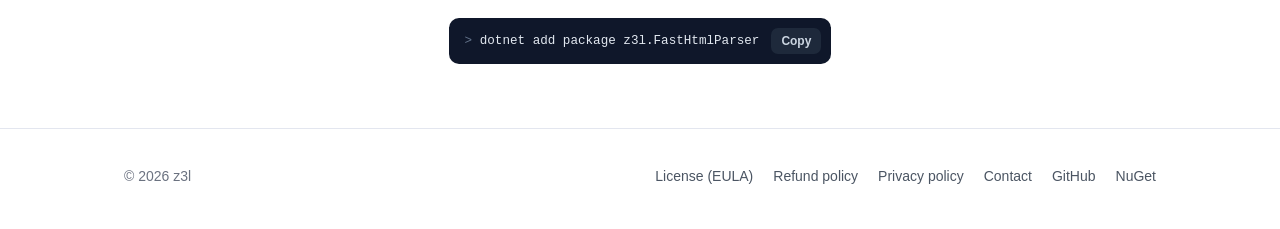
==== commit beafc843: "Benchmarks rerun on 1.4.0, with CSS selector variants ScrapeBenchmarks gets Books and Quotes variant" ====
--- a/docs/index.html
+++ b/docs/index.html
@@ -43,7 +43,7 @@
 
     <div class="stats">
       <div class="stat"><b>10–30x</b><span>faster parsing</span></div>
-      <div class="stat"><b>13–23x</b><span>less memory</span></div>
+      <div class="stat"><b>12–23x</b><span>less memory</span></div>
       <div class="stat"><b>0</b><span>allocations to match tags</span></div>
       <div class="stat"><b>60 μs</b><span>to parse a 50 KB page</span></div>
     </div>
@@ -264,13 +264,13 @@
   // Benchmark results from benchmarks/README.md (time in μs, memory in KB).
   const BENCH = [
     { id: "scrape-books", tab: "Scrape 20 books", desc: "books.toscrape.com, 51 KB: parse and extract title, price, rating",
-      rows: [["z3l.FastHtmlParser", 71.4, 44.8], ["z3l.FastHtmlParser XPath", 109.1, 173.4], ["HtmlAgilityPack", 861.7, 1038.2], ["AngleSharp", 1160.4, 707.3]] },
+      rows: [["z3l.FastHtmlParser", 69.0, 44.8], ["z3l.FastHtmlParser CSS", 75.2, 45.2], ["z3l.FastHtmlParser XPath", 109.4, 173.4], ["HtmlAgilityPack", 760.4, 1038.2], ["AngleSharp", 1042.9, 707.3]] },
     { id: "parse-books", tab: "Parse 51 KB page", desc: "books.toscrape.com, 51 KB",
-      rows: [["z3l.FastHtmlParser", 62.9, 39.2], ["HtmlAgilityPack", 653.8, 812.4], ["AngleSharp", 1104.1, 663.4]] },
+      rows: [["z3l.FastHtmlParser", 58.6, 39.2], ["HtmlAgilityPack", 609.6, 812.4], ["AngleSharp", 958.4, 663.4]] },
     { id: "parse-large", tab: "Parse 510 KB page", desc: "books.toscrape.com x10, 510 KB",
-      rows: [["z3l.FastHtmlParser", 633.5, 391.1], ["AngleSharp", 13160.1, 6277.2], ["HtmlAgilityPack", 20705.9, 8062.5]] },
+      rows: [["z3l.FastHtmlParser", 609.8, 391.1], ["AngleSharp", 12201.6, 6276.9], ["HtmlAgilityPack", 19550.0, 8062.5]] },
     { id: "scrape-quotes", tab: "Scrape 10 quotes", desc: "quotes.toscrape.com, 11 KB: parse and extract text, author, tags",
-      rows: [["z3l.FastHtmlParser", 24.1, 18.4], ["HtmlAgilityPack", 257.0, 401.1], ["AngleSharp", 292.1, 228.4]] },
+      rows: [["z3l.FastHtmlParser", 23.5, 18.4], ["z3l.FastHtmlParser CSS", 25.7, 17.7], ["HtmlAgilityPack", 246.7, 401.1], ["AngleSharp", 267.0, 228.4]] },
   ];
 
   const fmtTime = us => us >= 1000 ? (us / 1000).toFixed(1) + " ms" : us.toFixed(1) + " μs";
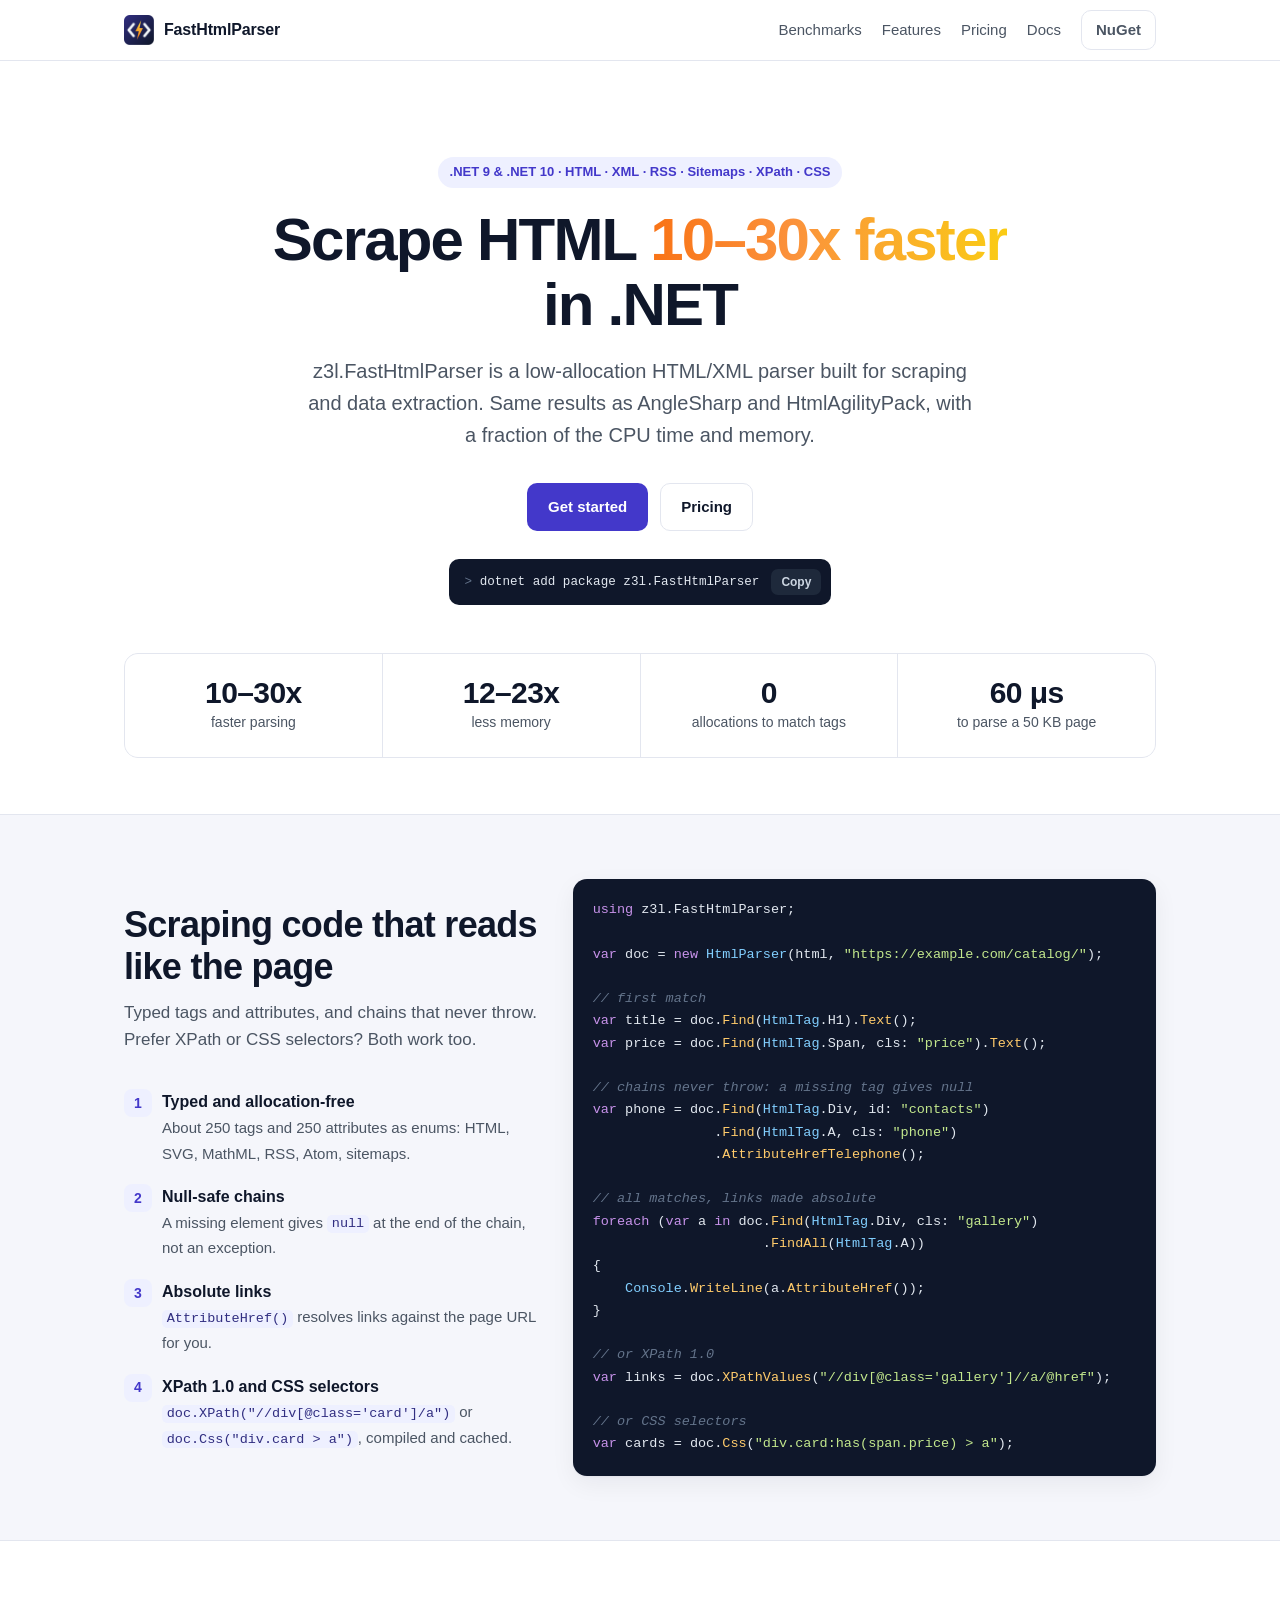
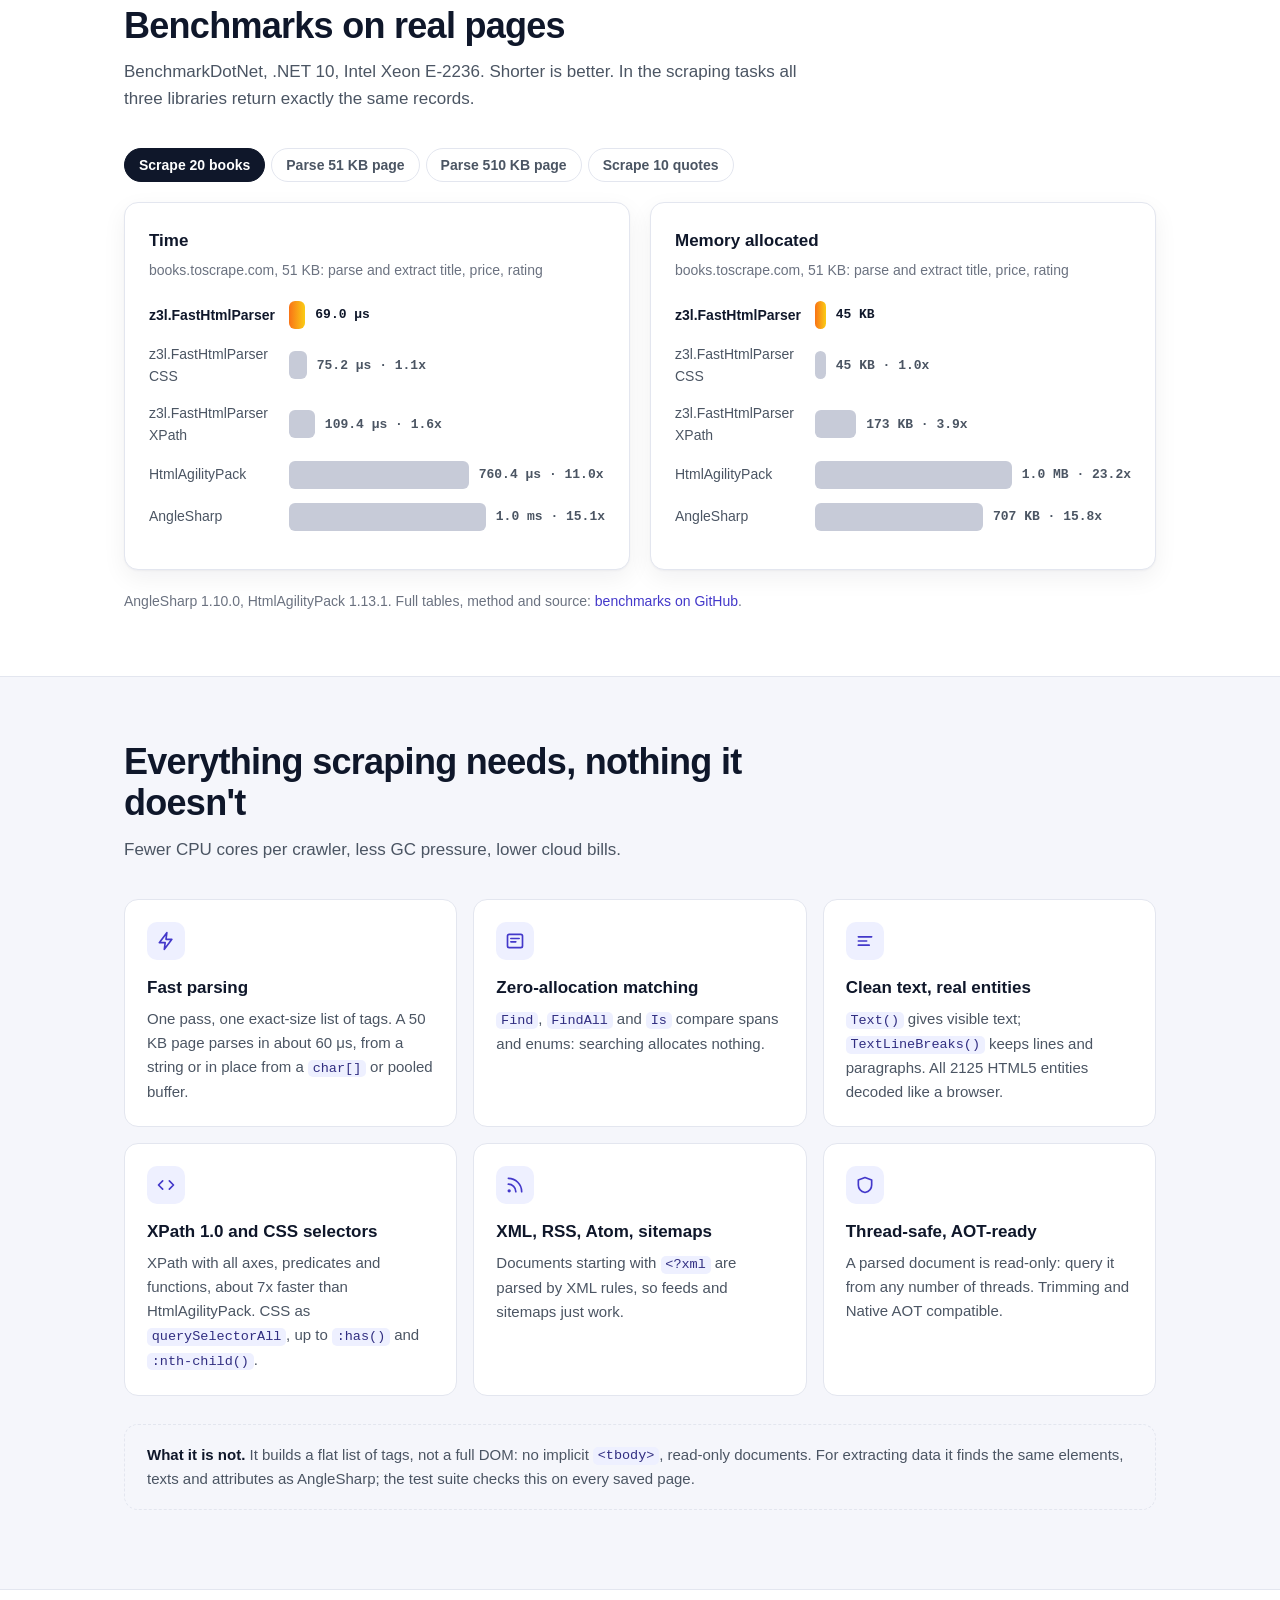
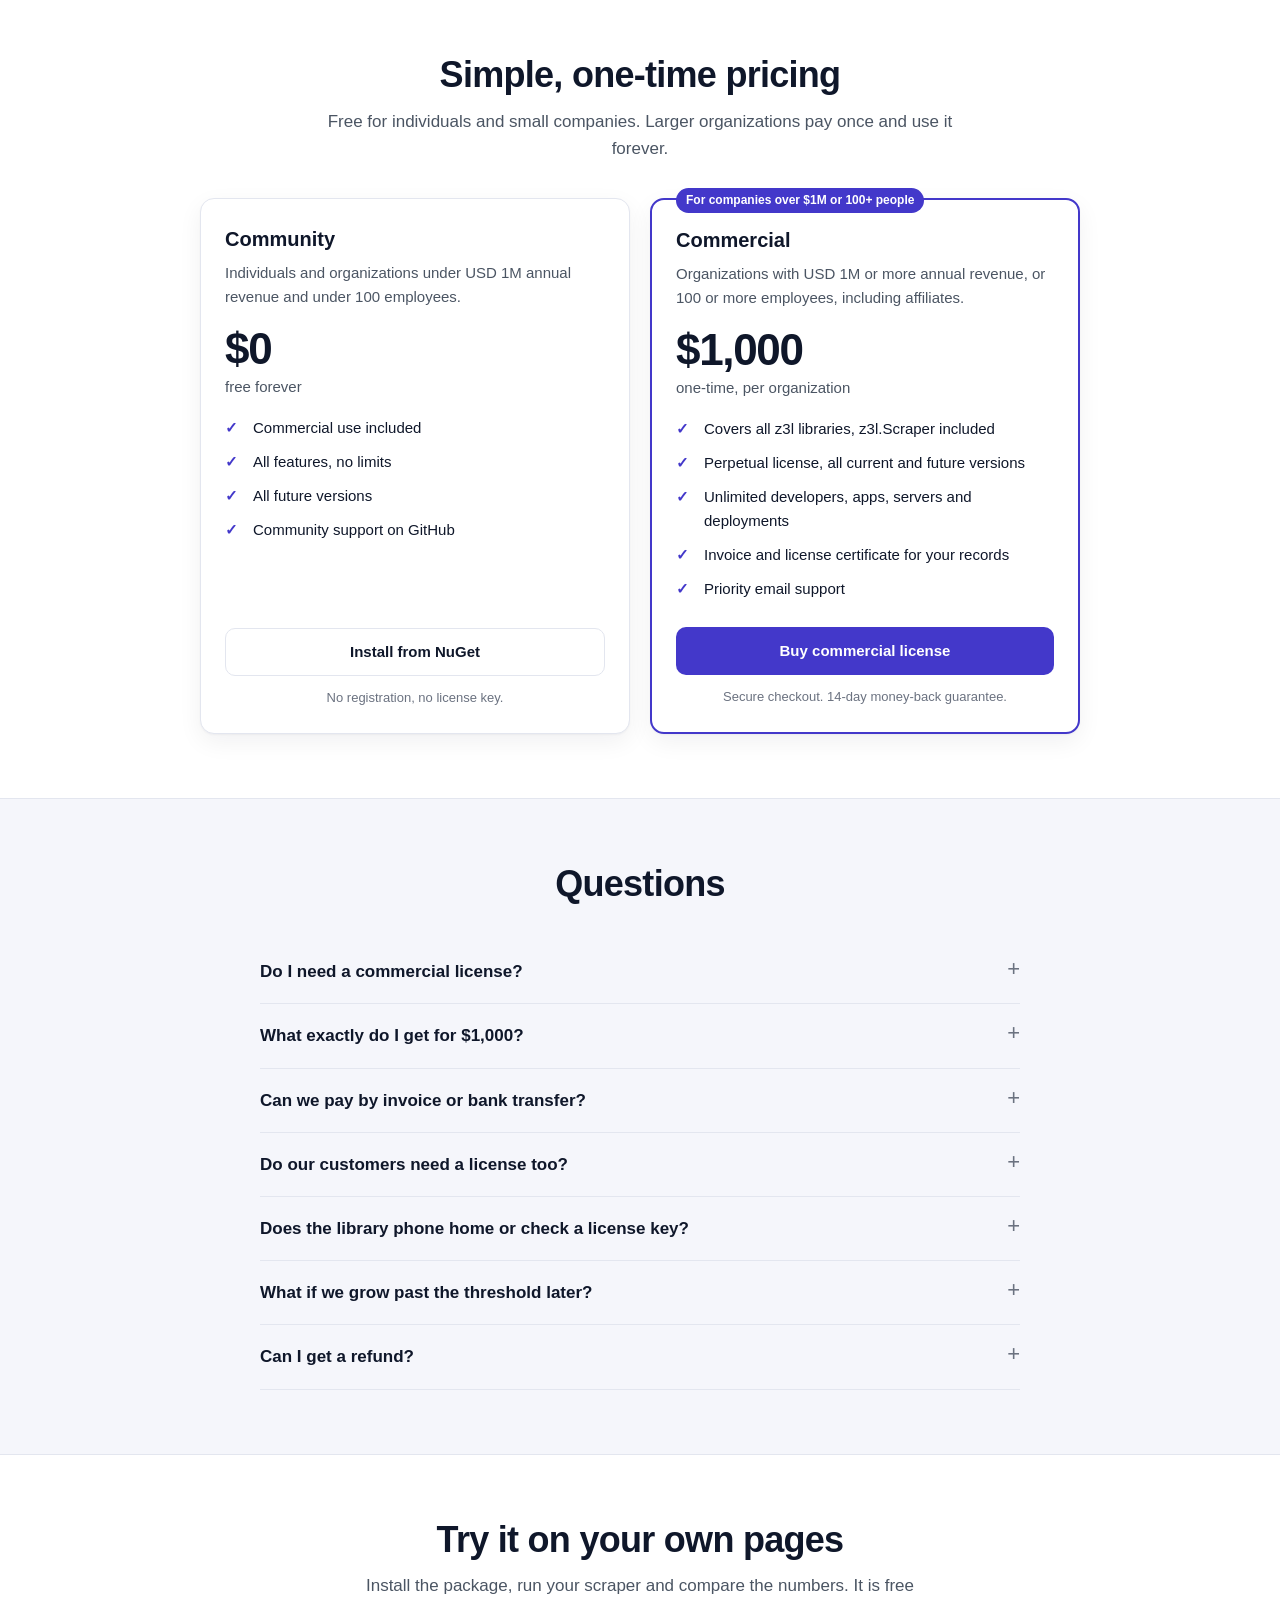
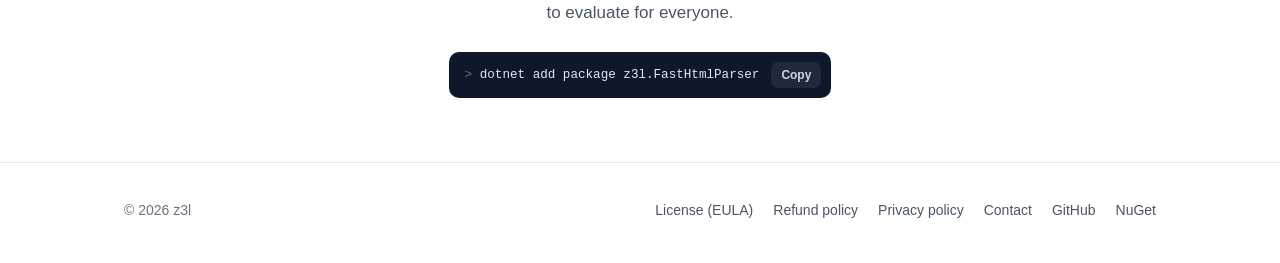
==== commit 33b5c872: "License: one commercial license covers all z3l libraries The USD 1,000 commercial license now also c" ====
--- a/docs/index.html
+++ b/docs/index.html
@@ -185,6 +185,7 @@
           <p class="who">Organizations with USD 1M or more annual revenue, or 100 or more employees, including affiliates.</p>
           <div class="price">$1,000 <small>one-time, per organization</small></div>
           <ul>
+            <li>Covers all z3l libraries, z3l.Scraper included</li>
             <li>Perpetual license, all current and future versions</li>
             <li>Unlimited developers, apps, servers and deployments</li>
             <li>Invoice and license certificate for your records</li>
@@ -208,7 +209,7 @@
         </details>
         <details>
           <summary>What exactly do I get for $1,000?</summary>
-          <p>A perpetual license for your whole organization: any number of developers, applications, servers and deployments, all current and future versions, an invoice, a license certificate and priority email support.</p>
+          <p>A perpetual license for your whole organization: any number of developers, applications, servers and deployments, all current and future versions, an invoice, a license certificate and priority email support. The same license covers every other z3l library, such as z3l.Scraper, at no extra cost.</p>
         </details>
         <details>
           <summary>Can we pay by invoice or bank transfer?</summary>
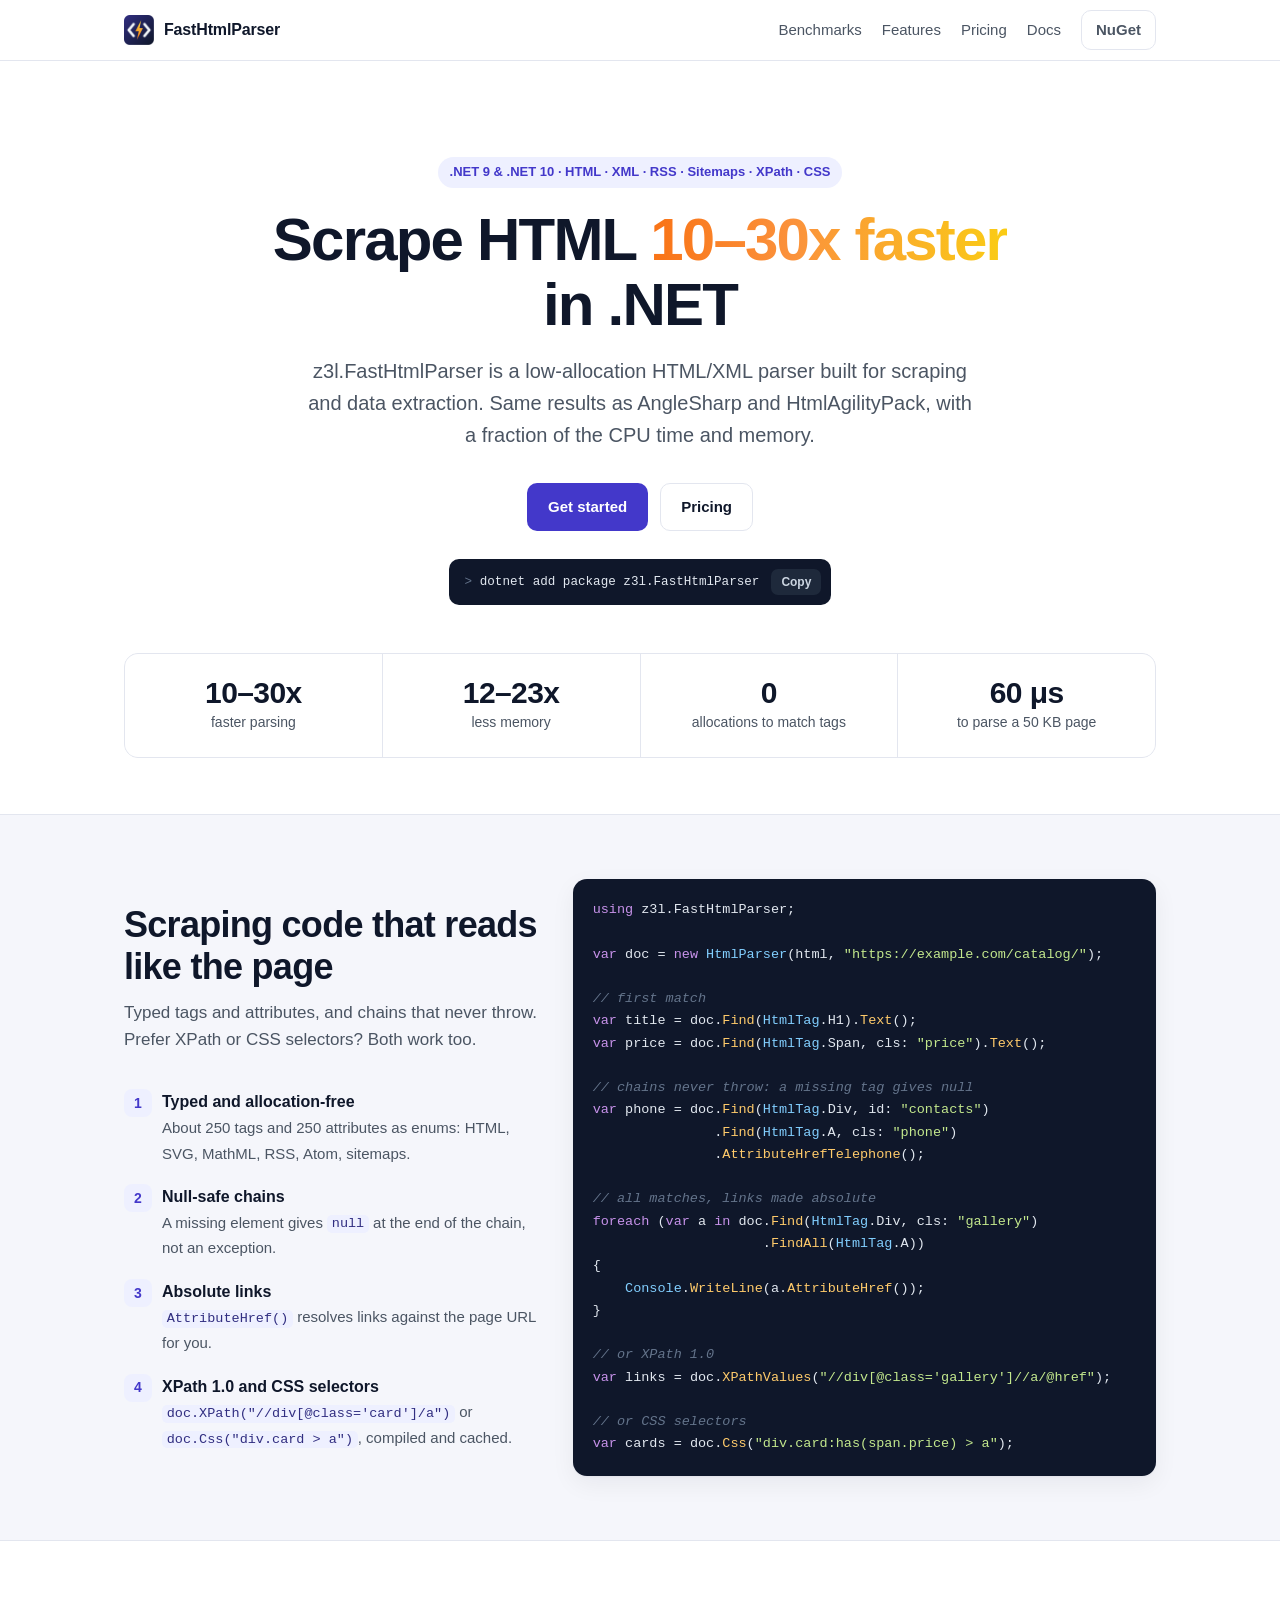
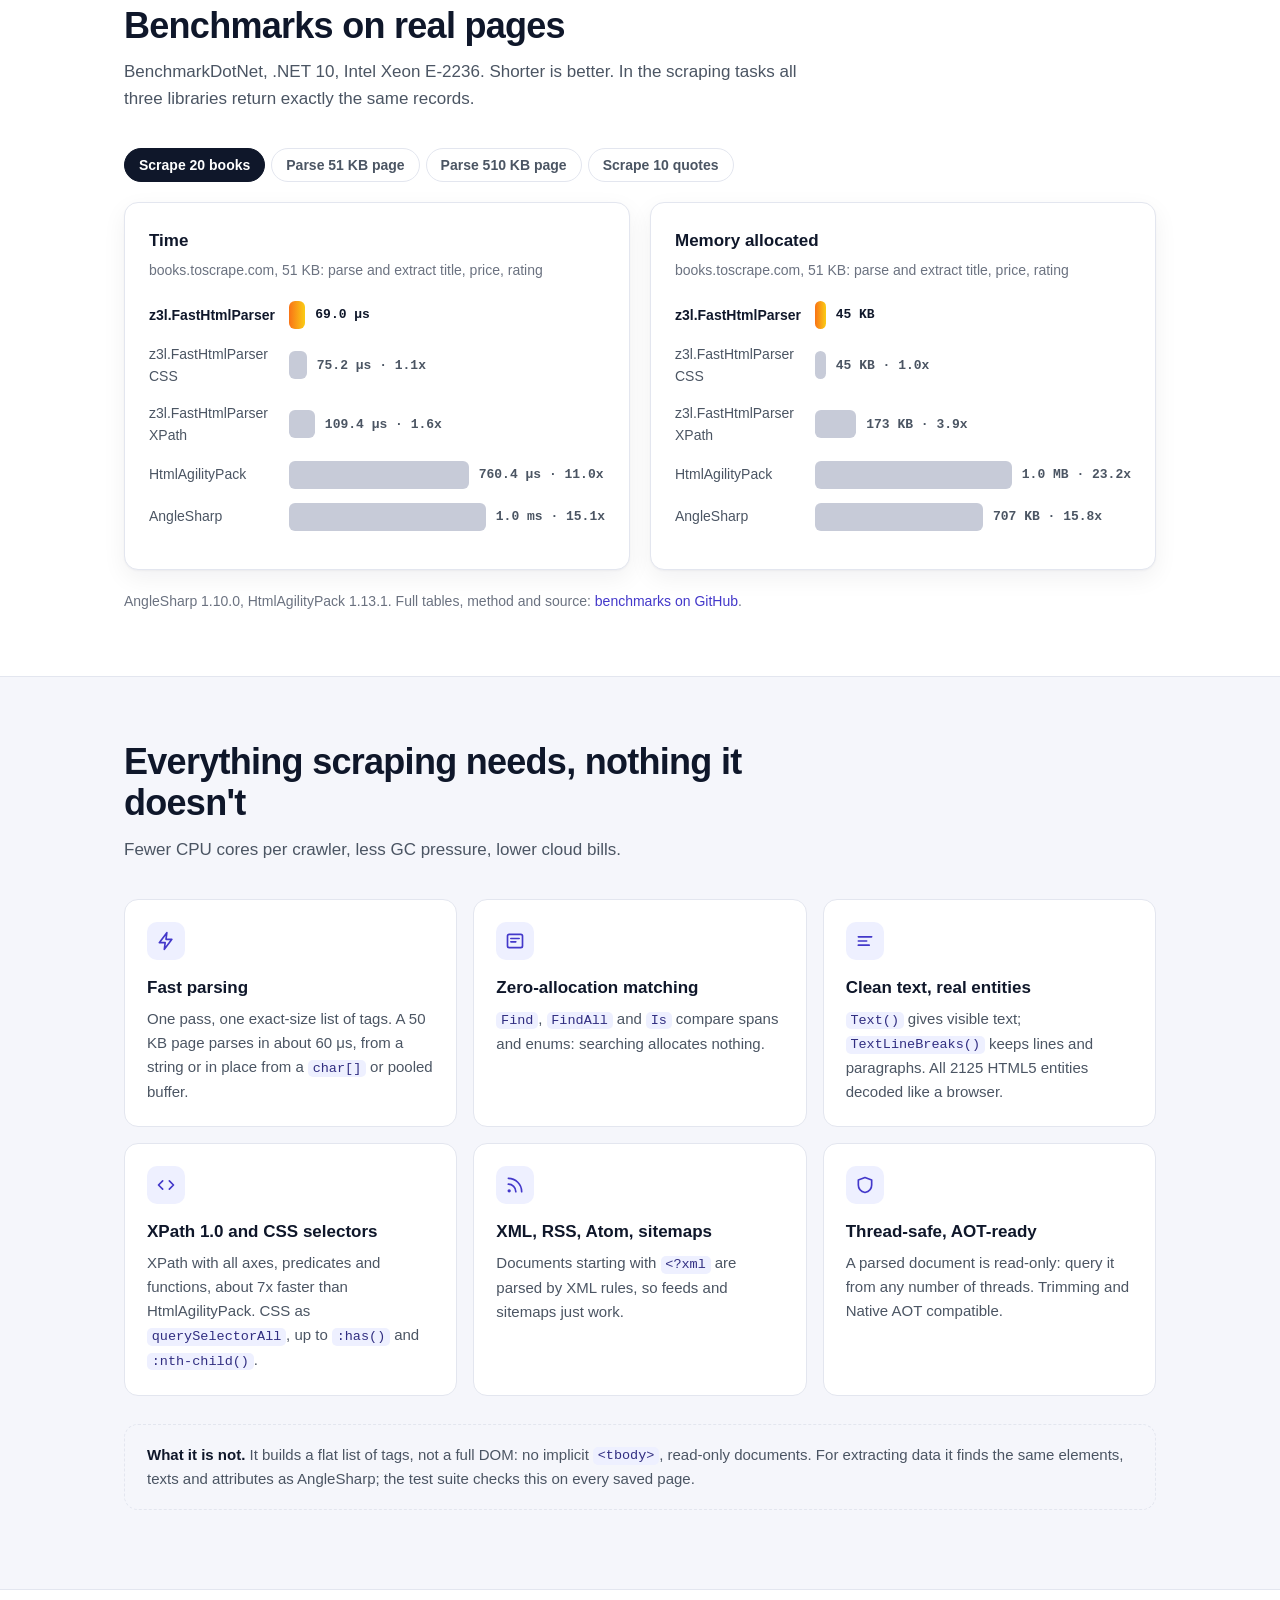
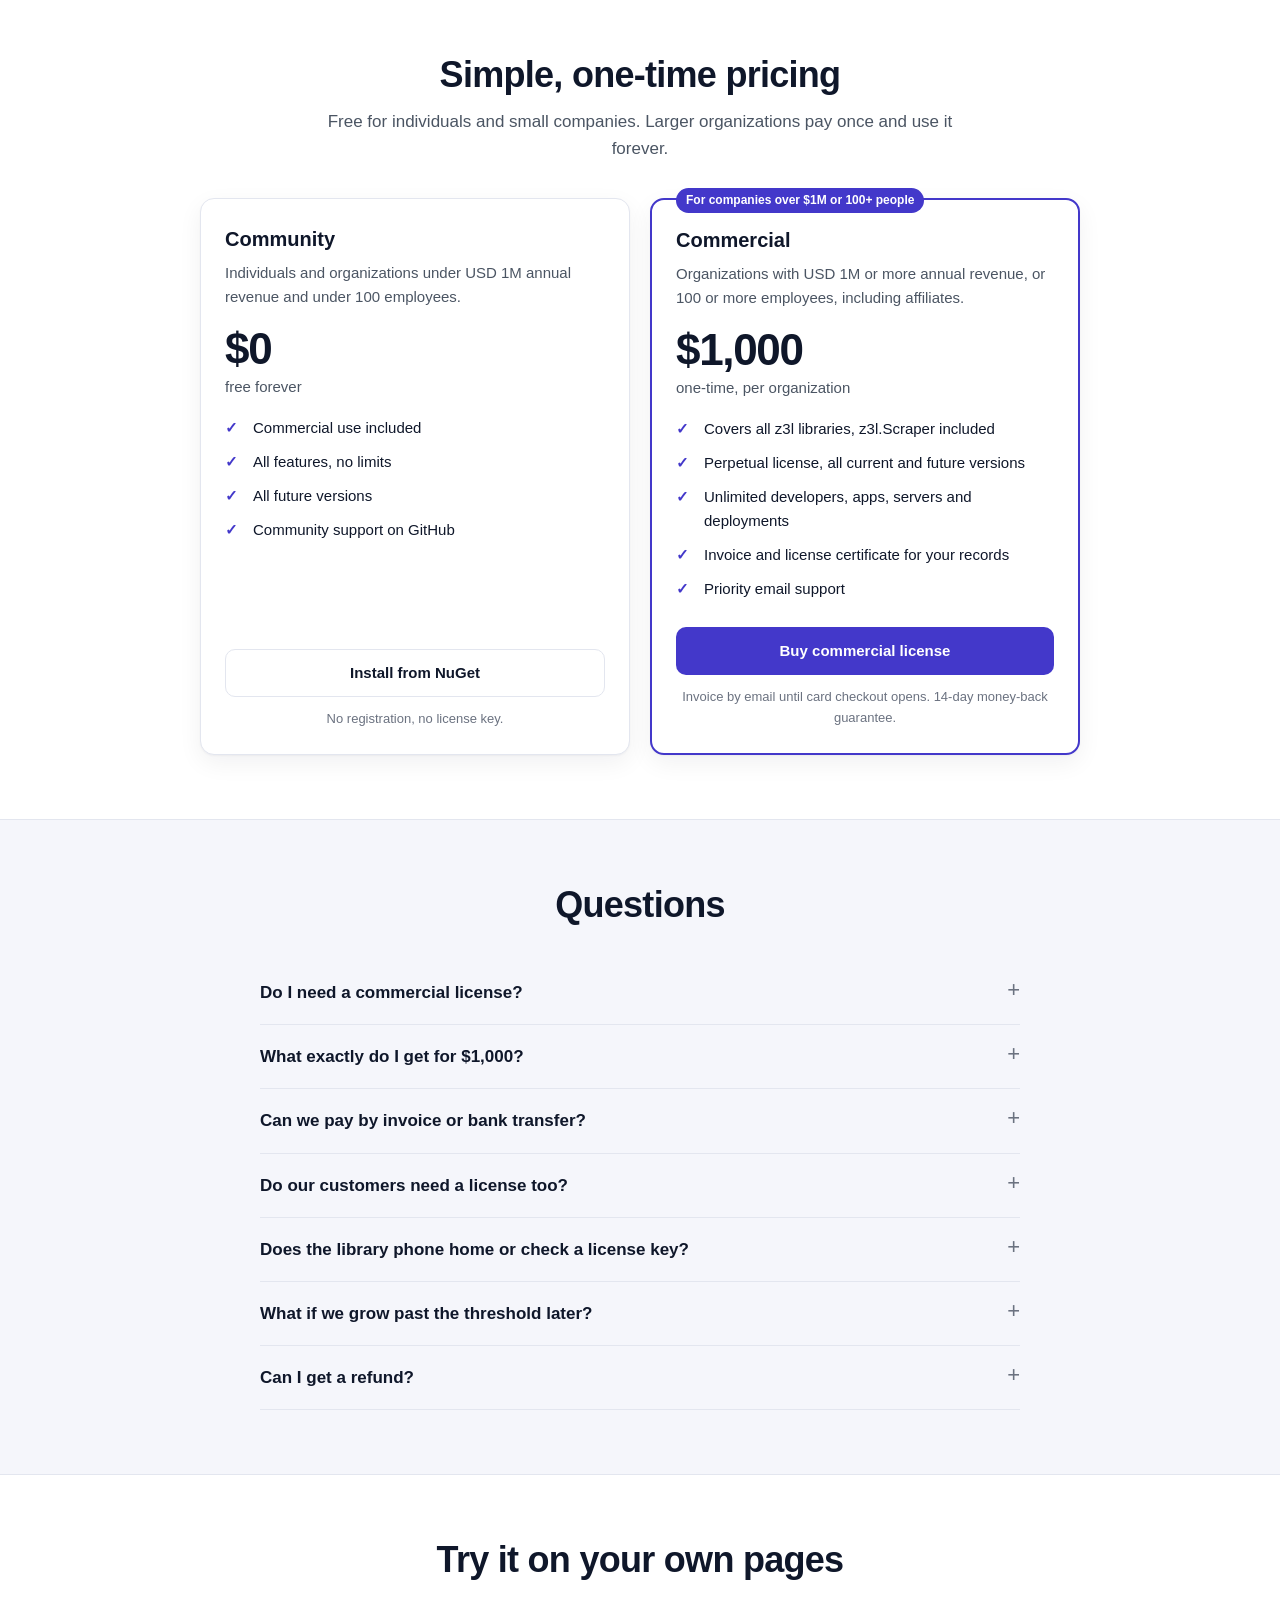
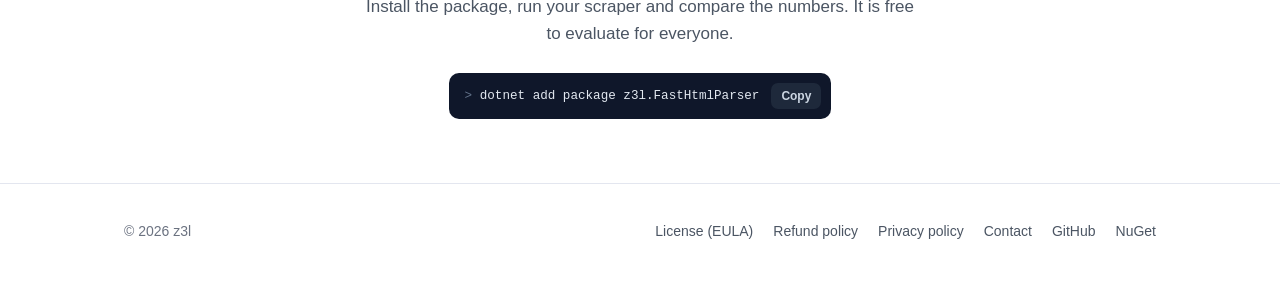
==== commit b48f6f82: "Site: invoice by email until card checkout opens The pricing card, the FAQ, the privacy policy, the " ====
--- a/docs/index.html
+++ b/docs/index.html
@@ -193,7 +193,7 @@
           </ul>
           <!-- Replace with the Lemon Squeezy checkout URL once the store is approved. -->
           <a class="btn btn-primary" id="buy" href="mailto:romanti3172@gmail.com?subject=z3l.FastHtmlParser%20commercial%20license">Buy commercial license</a>
-          <p class="fine">Secure checkout. 14-day money-back guarantee.</p>
+          <p class="fine">Invoice by email until card checkout opens. 14-day money-back guarantee.</p>
         </div>
       </div>
     </div>
@@ -213,7 +213,7 @@
         </details>
         <details>
           <summary>Can we pay by invoice or bank transfer?</summary>
-          <p>Yes. Card checkout is the fastest; for an invoice, purchase order or vendor onboarding, write to <a href="mailto:romanti3172@gmail.com">romanti3172@gmail.com</a>.</p>
+          <p>Yes. Until card checkout opens, every purchase goes by invoice: write to <a href="mailto:romanti3172@gmail.com">romanti3172@gmail.com</a> for an invoice, a purchase order or vendor onboarding.</p>
         </details>
         <details>
           <summary>Do our customers need a license too?</summary>
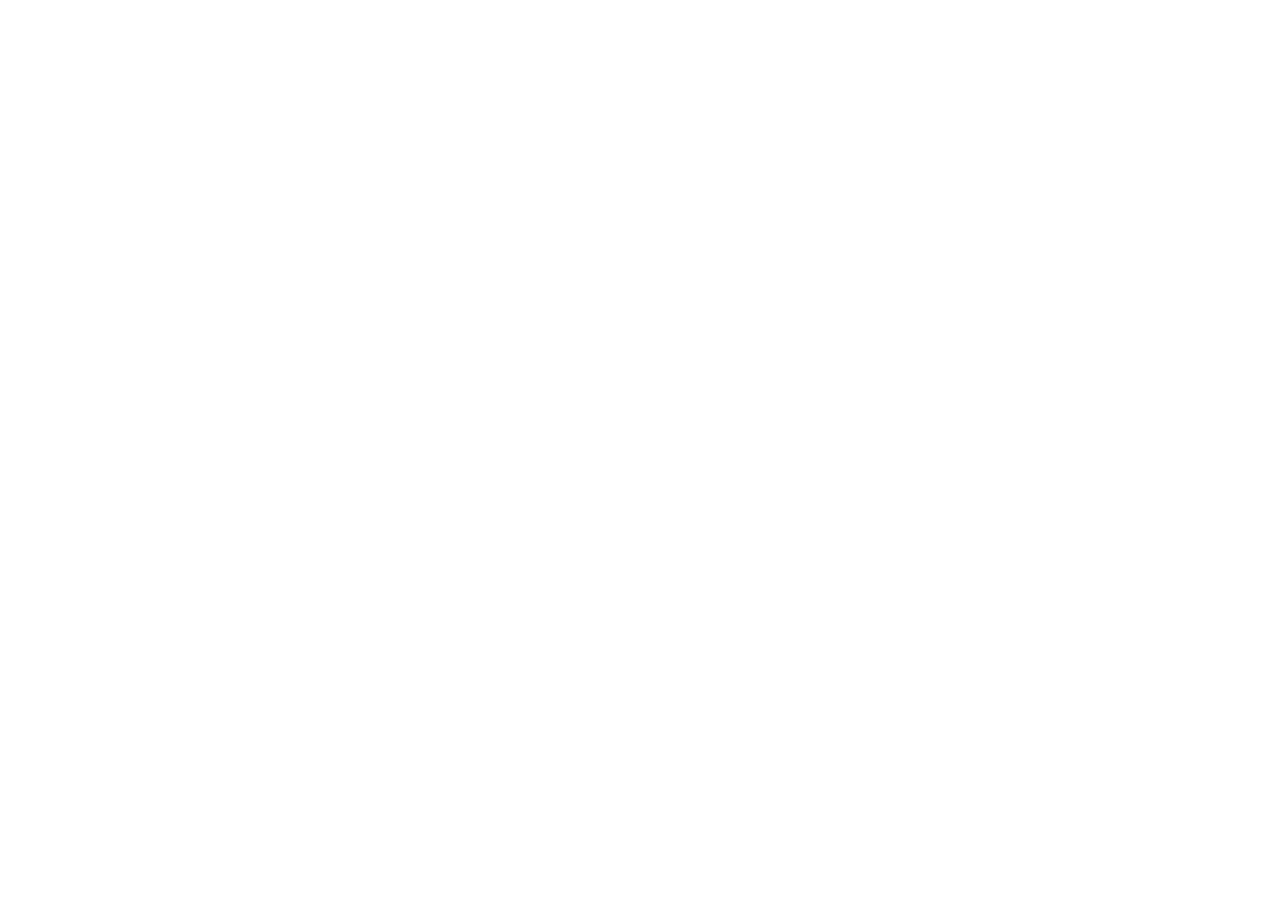
==== commit e1ce46a2: "Site moved to fasthtmlparser.com: GitHub Pages redirect there, license and package link Co-Authored-" ====
--- a/docs/index.html
+++ b/docs/index.html
@@ -2,312 +2,12 @@
 <html lang="en">
 <head>
   <meta charset="utf-8">
-  <meta name="viewport" content="width=device-width, initial-scale=1">
-  <title>z3l.FastHtmlParser: fast HTML parser for .NET</title>
-  <meta name="description" content="Fast, low-allocation HTML/XML parser with XPath 1.0 and CSS selectors for web scraping on .NET 9 and 10. 10–30x faster and 12–23x less memory than AngleSharp and HtmlAgilityPack.">
-  <meta property="og:title" content="z3l.FastHtmlParser: fast HTML parser for .NET">
-  <meta property="og:description" content="Parse and scrape HTML 10–30x faster than AngleSharp and HtmlAgilityPack, with 12–23x less memory. Typed queries, XPath 1.0 or CSS selectors.">
-  <meta property="og:image" content="icon.png">
-  <link rel="icon" href="icon.png" type="image/png">
-  <link rel="stylesheet" href="style.css">
+  <title>FastHtmlParser has moved to fasthtmlparser.com</title>
+  <link rel="canonical" href="https://fasthtmlparser.com/">
+  <meta http-equiv="refresh" content="0; url=https://fasthtmlparser.com/">
+  <script>location.replace("https://fasthtmlparser.com/" + location.hash);</script>
 </head>
 <body>
-
-<header class="site-header">
-  <div class="wrap">
-    <a class="logo" href="./"><img src="icon.png" alt=""><span>FastHtmlParser</span></a>
-    <nav class="nav">
-      <a class="hide-sm" href="#benchmarks">Benchmarks</a>
-      <a class="hide-sm" href="#features">Features</a>
-      <a href="#pricing">Pricing</a>
-      <a class="hide-sm" href="https://github.com/romanti3172/z3l.FastHtmlParser#readme">Docs</a>
-      <a class="btn btn-ghost btn-sm" href="https://www.nuget.org/packages/z3l.FastHtmlParser">NuGet</a>
-    </nav>
-  </div>
-</header>
-
-<main>
-  <div class="wrap hero">
-    <div class="eyebrow">.NET 9 &amp; .NET 10 · HTML · XML · RSS · Sitemaps · XPath · CSS</div>
-    <h1>Scrape HTML <span class="hl">10–30x faster</span> in&nbsp;.NET</h1>
-    <p class="lead">z3l.FastHtmlParser is a low-allocation HTML/XML parser built for scraping and data extraction.
-      Same results as AngleSharp and HtmlAgilityPack, with a fraction of the CPU time and memory.</p>
-    <div class="hero-actions">
-      <a class="btn btn-primary" href="https://github.com/romanti3172/z3l.FastHtmlParser#quick-start">Get started</a>
-      <a class="btn btn-ghost" href="#pricing">Pricing</a>
-    </div>
-    <div class="install">
-      <code><span class="prompt">&gt; </span>dotnet add package z3l.FastHtmlParser</code>
-      <button class="copy" type="button" data-copy="dotnet add package z3l.FastHtmlParser">Copy</button>
-    </div>
-
-    <div class="stats">
-      <div class="stat"><b>10–30x</b><span>faster parsing</span></div>
-      <div class="stat"><b>12–23x</b><span>less memory</span></div>
-      <div class="stat"><b>0</b><span>allocations to match tags</span></div>
-      <div class="stat"><b>60 μs</b><span>to parse a 50 KB page</span></div>
-    </div>
-  </div>
-
-  <section class="soft" id="code">
-    <div class="wrap code-grid">
-      <div>
-        <div class="section-head">
-          <h2>Scraping code that reads like the page</h2>
-          <p>Typed tags and attributes, and chains that never throw. Prefer XPath or CSS selectors? Both work too.</p>
-        </div>
-        <ul class="code-points">
-          <li><span class="dot">1</span><div><b>Typed and allocation-free</b><span>About 250 tags and 250 attributes as enums: HTML, SVG, MathML, RSS, Atom, sitemaps.</span></div></li>
-          <li><span class="dot">2</span><div><b>Null-safe chains</b><span>A missing element gives <code>null</code> at the end of the chain, not an exception.</span></div></li>
-          <li><span class="dot">3</span><div><b>Absolute links</b><span><code>AttributeHref()</code> resolves links against the page URL for you.</span></div></li>
-          <li><span class="dot">4</span><div><b>XPath 1.0 and CSS selectors</b><span><code>doc.XPath("//div[@class='card']/a")</code> or <code>doc.Css("div.card &gt; a")</code>, compiled and cached.</span></div></li>
-        </ul>
-      </div>
-<pre class="code"><code><span class="k">using</span> z3l.FastHtmlParser;
-
-<span class="k">var</span> doc = <span class="k">new</span> <span class="t">HtmlParser</span>(html, <span class="s">"https://example.com/catalog/"</span>);
-
-<span class="c">// first match</span>
-<span class="k">var</span> title = doc.<span class="m">Find</span>(<span class="t">HtmlTag</span>.H1).<span class="m">Text</span>();
-<span class="k">var</span> price = doc.<span class="m">Find</span>(<span class="t">HtmlTag</span>.Span, cls: <span class="s">"price"</span>).<span class="m">Text</span>();
-
-<span class="c">// chains never throw: a missing tag gives null</span>
-<span class="k">var</span> phone = doc.<span class="m">Find</span>(<span class="t">HtmlTag</span>.Div, id: <span class="s">"contacts"</span>)
-               .<span class="m">Find</span>(<span class="t">HtmlTag</span>.A, cls: <span class="s">"phone"</span>)
-               .<span class="m">AttributeHrefTelephone</span>();
-
-<span class="c">// all matches, links made absolute</span>
-<span class="k">foreach</span> (<span class="k">var</span> a <span class="k">in</span> doc.<span class="m">Find</span>(<span class="t">HtmlTag</span>.Div, cls: <span class="s">"gallery"</span>)
-                     .<span class="m">FindAll</span>(<span class="t">HtmlTag</span>.A))
-{
-    <span class="t">Console</span>.<span class="m">WriteLine</span>(a.<span class="m">AttributeHref</span>());
-}
-
-<span class="c">// or XPath 1.0</span>
-<span class="k">var</span> links = doc.<span class="m">XPathValues</span>(<span class="s">"//div[@class='gallery']//a/@href"</span>);
-
-<span class="c">// or CSS selectors</span>
-<span class="k">var</span> cards = doc.<span class="m">Css</span>(<span class="s">"div.card:has(span.price) &gt; a"</span>);</code></pre>
-    </div>
-  </section>
-
-  <section id="benchmarks">
-    <div class="wrap">
-      <div class="section-head">
-        <h2>Benchmarks on real pages</h2>
-        <p>BenchmarkDotNet, .NET 10, Intel Xeon E-2236. Shorter is better. In the scraping tasks all three libraries return exactly the same records.</p>
-      </div>
-      <div class="bench-tabs" role="tablist" id="bench-tabs"></div>
-      <div class="bench-grid">
-        <div class="card">
-          <h3>Time</h3>
-          <p class="sub" id="bench-time-sub"></p>
-          <div id="bench-time"></div>
-        </div>
-        <div class="card">
-          <h3>Memory allocated</h3>
-          <p class="sub" id="bench-mem-sub"></p>
-          <div id="bench-mem"></div>
-        </div>
-      </div>
-      <p class="bench-note">AngleSharp 1.10.0, HtmlAgilityPack 1.13.1. Full tables, method and source:
-        <a href="https://github.com/romanti3172/z3l.FastHtmlParser/tree/main/benchmarks">benchmarks on GitHub</a>.</p>
-    </div>
-  </section>
-
-  <section class="soft" id="features">
-    <div class="wrap">
-      <div class="section-head">
-        <h2>Everything scraping needs, nothing it doesn't</h2>
-        <p>Fewer CPU cores per crawler, less GC pressure, lower cloud bills.</p>
-      </div>
-      <div class="features">
-        <div class="feature">
-          <div class="ico"><svg viewBox="0 0 24 24" fill="none" stroke="currentColor" stroke-width="2" stroke-linecap="round" stroke-linejoin="round"><path d="M13 2 4 14h7l-1 8 9-12h-7z"/></svg></div>
-          <h3>Fast parsing</h3>
-          <p>One pass, one exact-size list of tags. A 50 KB page parses in about 60 μs, from a string or in place from a <code>char[]</code> or pooled buffer.</p>
-        </div>
-        <div class="feature">
-          <div class="ico"><svg viewBox="0 0 24 24" fill="none" stroke="currentColor" stroke-width="2" stroke-linecap="round" stroke-linejoin="round"><rect x="3" y="4" width="18" height="16" rx="2"/><path d="M7 9h10M7 13h6"/></svg></div>
-          <h3>Zero-allocation matching</h3>
-          <p><code>Find</code>, <code>FindAll</code> and <code>Is</code> compare spans and enums: searching allocates nothing.</p>
-        </div>
-        <div class="feature">
-          <div class="ico"><svg viewBox="0 0 24 24" fill="none" stroke="currentColor" stroke-width="2" stroke-linecap="round" stroke-linejoin="round"><path d="M4 7h16M4 12h10M4 17h13"/></svg></div>
-          <h3>Clean text, real entities</h3>
-          <p><code>Text()</code> gives visible text; <code>TextLineBreaks()</code> keeps lines and paragraphs. All 2125 HTML5 entities decoded like a browser.</p>
-        </div>
-        <div class="feature">
-          <div class="ico"><svg viewBox="0 0 24 24" fill="none" stroke="currentColor" stroke-width="2" stroke-linecap="round" stroke-linejoin="round"><path d="M8 7 3 12l5 5M16 7l5 5-5 5"/></svg></div>
-          <h3>XPath 1.0 and CSS selectors</h3>
-          <p>XPath with all axes, predicates and functions, about 7x faster than HtmlAgilityPack. CSS as <code>querySelectorAll</code>, up to <code>:has()</code> and <code>:nth-child()</code>.</p>
-        </div>
-        <div class="feature">
-          <div class="ico"><svg viewBox="0 0 24 24" fill="none" stroke="currentColor" stroke-width="2" stroke-linecap="round" stroke-linejoin="round"><path d="M4 11a9 9 0 0 1 9 9M4 4a16 16 0 0 1 16 16"/><circle cx="5" cy="19" r="1"/></svg></div>
-          <h3>XML, RSS, Atom, sitemaps</h3>
-          <p>Documents starting with <code>&lt;?xml</code> are parsed by XML rules, so feeds and sitemaps just work.</p>
-        </div>
-        <div class="feature">
-          <div class="ico"><svg viewBox="0 0 24 24" fill="none" stroke="currentColor" stroke-width="2" stroke-linecap="round" stroke-linejoin="round"><path d="M12 3 4 6v6c0 5 3.5 8 8 9 4.5-1 8-4 8-9V6z"/></svg></div>
-          <h3>Thread-safe, AOT-ready</h3>
-          <p>A parsed document is read-only: query it from any number of threads. Trimming and Native AOT compatible.</p>
-        </div>
-      </div>
-      <p class="honest"><b>What it is not.</b> It builds a flat list of tags, not a full DOM: no implicit
-        <code>&lt;tbody&gt;</code>, read-only documents. For extracting data it finds the same elements,
-        texts and attributes as AngleSharp; the test suite checks this on every saved page.</p>
-    </div>
-  </section>
-
-  <section id="pricing">
-    <div class="wrap">
-      <div class="section-head center">
-        <h2>Simple, one-time pricing</h2>
-        <p>Free for individuals and small companies. Larger organizations pay once and use it forever.</p>
-      </div>
-      <div class="pricing">
-        <div class="card plan">
-          <h3>Community</h3>
-          <p class="who">Individuals and organizations under USD 1M annual revenue and under 100 employees.</p>
-          <div class="price">$0 <small>free forever</small></div>
-          <ul>
-            <li>Commercial use included</li>
-            <li>All features, no limits</li>
-            <li>All future versions</li>
-            <li>Community support on GitHub</li>
-          </ul>
-          <a class="btn btn-ghost" href="https://www.nuget.org/packages/z3l.FastHtmlParser">Install from NuGet</a>
-          <p class="fine">No registration, no license key.</p>
-        </div>
-        <div class="card plan featured">
-          <span class="badge">For companies over $1M or 100+ people</span>
-          <h3>Commercial</h3>
-          <p class="who">Organizations with USD 1M or more annual revenue, or 100 or more employees, including affiliates.</p>
-          <div class="price">$1,000 <small>one-time, per organization</small></div>
-          <ul>
-            <li>Covers all z3l libraries, z3l.Scraper included</li>
-            <li>Perpetual license, all current and future versions</li>
-            <li>Unlimited developers, apps, servers and deployments</li>
-            <li>Invoice and license certificate for your records</li>
-            <li>Priority email support</li>
-          </ul>
-          <!-- Replace with the Lemon Squeezy checkout URL once the store is approved. -->
-          <a class="btn btn-primary" id="buy" href="mailto:romanti3172@gmail.com?subject=z3l.FastHtmlParser%20commercial%20license">Buy commercial license</a>
-          <p class="fine">Invoice by email until card checkout opens. 14-day money-back guarantee.</p>
-        </div>
-      </div>
-    </div>
-  </section>
-
-  <section class="soft" id="faq">
-    <div class="wrap">
-      <div class="section-head center"><h2>Questions</h2></div>
-      <div class="faq">
-        <details>
-          <summary>Do I need a commercial license?</summary>
-          <p>Only if your organization, together with its affiliates, has USD 1,000,000 or more in annual revenue, or 100 or more employees and contractors. Everyone else uses it free, including in commercial products.</p>
-        </details>
-        <details>
-          <summary>What exactly do I get for $1,000?</summary>
-          <p>A perpetual license for your whole organization: any number of developers, applications, servers and deployments, all current and future versions, an invoice, a license certificate and priority email support. The same license covers every other z3l library, such as z3l.Scraper, at no extra cost.</p>
-        </details>
-        <details>
-          <summary>Can we pay by invoice or bank transfer?</summary>
-          <p>Yes. Until card checkout opens, every purchase goes by invoice: write to <a href="mailto:romanti3172@gmail.com">romanti3172@gmail.com</a> for an invoice, a purchase order or vendor onboarding.</p>
-        </details>
-        <details>
-          <summary>Do our customers need a license too?</summary>
-          <p>No. End users of your applications and services never need their own license.</p>
-        </details>
-        <details>
-          <summary>Does the library phone home or check a license key?</summary>
-          <p>No. There is no license key, no telemetry and no network access. Licensing is a legal agreement, not a technical lock.</p>
-        </details>
-        <details>
-          <summary>What if we grow past the threshold later?</summary>
-          <p>Keep using it and buy the commercial license within 30 days of crossing the threshold.</p>
-        </details>
-        <details>
-          <summary>Can I get a refund?</summary>
-          <p>Yes, within 14 days of purchase, no questions asked. See the <a href="refund.html">refund policy</a>.</p>
-        </details>
-      </div>
-    </div>
-  </section>
-
-  <section class="cta">
-    <div class="wrap">
-      <h2>Try it on your own pages</h2>
-      <p>Install the package, run your scraper and compare the numbers. It is free to evaluate for everyone.</p>
-      <div class="install">
-        <code><span class="prompt">&gt; </span>dotnet add package z3l.FastHtmlParser</code>
-        <button class="copy" type="button" data-copy="dotnet add package z3l.FastHtmlParser">Copy</button>
-      </div>
-    </div>
-  </section>
-</main>
-
-<footer class="site-footer">
-  <div class="wrap">
-    <span>© 2026 z3l</span>
-    <nav>
-      <a href="eula.html">License (EULA)</a>
-      <a href="refund.html">Refund policy</a>
-      <a href="privacy.html">Privacy policy</a>
-      <a href="contact.html">Contact</a>
-      <a href="https://github.com/romanti3172/z3l.FastHtmlParser">GitHub</a>
-      <a href="https://www.nuget.org/packages/z3l.FastHtmlParser">NuGet</a>
-    </nav>
-  </div>
-</footer>
-
-<script>
-  // Benchmark results from benchmarks/README.md (time in μs, memory in KB).
-  const BENCH = [
-    { id: "scrape-books", tab: "Scrape 20 books", desc: "books.toscrape.com, 51 KB: parse and extract title, price, rating",
-      rows: [["z3l.FastHtmlParser", 69.0, 44.8], ["z3l.FastHtmlParser CSS", 75.2, 45.2], ["z3l.FastHtmlParser XPath", 109.4, 173.4], ["HtmlAgilityPack", 760.4, 1038.2], ["AngleSharp", 1042.9, 707.3]] },
-    { id: "parse-books", tab: "Parse 51 KB page", desc: "books.toscrape.com, 51 KB",
-      rows: [["z3l.FastHtmlParser", 58.6, 39.2], ["HtmlAgilityPack", 609.6, 812.4], ["AngleSharp", 958.4, 663.4]] },
-    { id: "parse-large", tab: "Parse 510 KB page", desc: "books.toscrape.com x10, 510 KB",
-      rows: [["z3l.FastHtmlParser", 609.8, 391.1], ["AngleSharp", 12201.6, 6276.9], ["HtmlAgilityPack", 19550.0, 8062.5]] },
-    { id: "scrape-quotes", tab: "Scrape 10 quotes", desc: "quotes.toscrape.com, 11 KB: parse and extract text, author, tags",
-      rows: [["z3l.FastHtmlParser", 23.5, 18.4], ["z3l.FastHtmlParser CSS", 25.7, 17.7], ["HtmlAgilityPack", 246.7, 401.1], ["AngleSharp", 267.0, 228.4]] },
-  ];
-
-  const fmtTime = us => us >= 1000 ? (us / 1000).toFixed(1) + " ms" : us.toFixed(1) + " μs";
-  const fmtMem = kb => kb >= 1000 ? (kb / 1024).toFixed(1) + " MB" : Math.round(kb) + " KB";
-
-  function bars(el, rows, col, fmt) {
-    const max = Math.max(...rows.map(r => r[col]));
-    const base = rows[0][col];
-    el.innerHTML = rows.map((r, i) => {
-      const us = i === 0 ? " us" : "";
-      const ratio = i === 0 ? "" : ` · ${(r[col] / base).toFixed(1)}x`;
-      return `<div class="bar-row"><div class="bar-label${us}">${r[0]}</div>
-        <div class="bar-track"><div class="bar${us}" style="width:0" data-w="${(r[col] / max * 78).toFixed(2)}%"></div>
-        <span class="bar-value${us}">${fmt(r[col])}${ratio}</span></div></div>`;
-    }).join("");
-    requestAnimationFrame(() => el.querySelectorAll(".bar").forEach(b => b.style.width = b.dataset.w));
-  }
-
-  const tabs = document.getElementById("bench-tabs");
-  function show(id) {
-    const b = BENCH.find(x => x.id === id);
-    tabs.querySelectorAll("button").forEach(t => t.setAttribute("aria-selected", t.dataset.id === id));
-    document.getElementById("bench-time-sub").textContent = b.desc;
-    document.getElementById("bench-mem-sub").textContent = b.desc;
-    bars(document.getElementById("bench-time"), b.rows, 1, fmtTime);
-    bars(document.getElementById("bench-mem"), b.rows, 2, fmtMem);
-  }
-  tabs.innerHTML = BENCH.map(b => `<button type="button" role="tab" data-id="${b.id}">${b.tab}</button>`).join("");
-  tabs.addEventListener("click", e => { const t = e.target.closest("button"); if (t) show(t.dataset.id); });
-  show(BENCH[0].id);
-
-  document.querySelectorAll(".copy").forEach(btn => btn.addEventListener("click", async () => {
-    try { await navigator.clipboard.writeText(btn.dataset.copy); btn.textContent = "Copied"; }
-    catch { btn.textContent = "Select & copy"; }
-    setTimeout(() => btn.textContent = "Copy", 1500);
-  }));
-</script>
+  <p>This site has moved to <a href="https://fasthtmlparser.com/">https://fasthtmlparser.com/</a>.</p>
 </body>
 </html>
